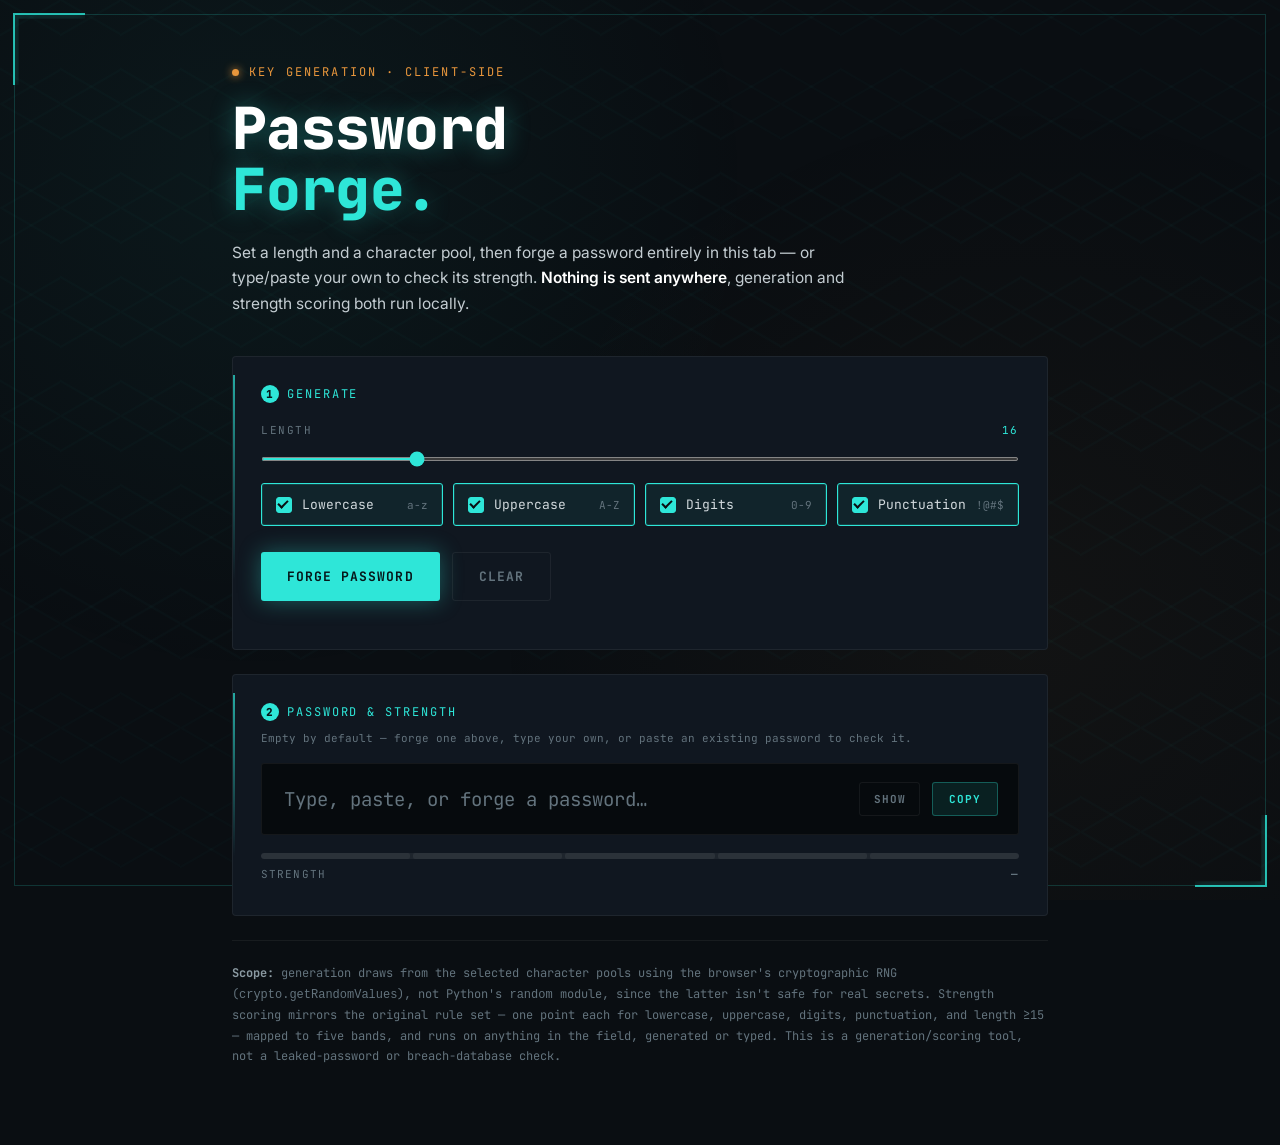
==== index.html @ 7dc877df "Add files via upload" ====
<!DOCTYPE html>
<html lang="en">
<head>
<meta charset="UTF-8">
<meta name="viewport" content="width=device-width, initial-scale=1.0">
<title>KEYFORGE // Password Generator</title>
<link rel="preconnect" href="https://fonts.googleapis.com">
<link href="https://fonts.googleapis.com/css2?family=JetBrains+Mono:wght@400;500;700;800&family=Inter:wght@400;500;600&display=swap" rel="stylesheet">
<style>
  :root{
    --bg: #0a0e12;
    --panel: #101720;
    --panel-line: rgba(255,255,255,0.06);
    --cyan: #2ee6d8;
    --cyan-dim: #1a8f86;
    --amber: #e8963c;
    --text: #e7edf0;
    --muted: #63737d;
    --danger: #ff5470;
    --warn: #e8963c;
    --ok: #2ee6d8;
    --great: #7cf7a0;
  }
  *{box-sizing:border-box;}
  html,body{margin:0;padding:0;}
  body{
    background: var(--bg);
    color: var(--text);
    font-family: 'Inter', sans-serif;
    min-height:100vh;
    position:relative;
    overflow-x:hidden;
  }
  /* hex grid backdrop */
  .hexbg{
    position:fixed; inset:0;
    background-image:
      radial-gradient(circle at 20% 20%, rgba(46,230,216,0.05), transparent 40%),
      radial-gradient(circle at 80% 70%, rgba(232,150,60,0.04), transparent 45%);
    z-index:0;
  }
  .hexbg::before{
    content:"";
    position:absolute; inset:0;
    background-image:
      linear-gradient(30deg, transparent 24%, rgba(46,230,216,.04) 25%, rgba(46,230,216,.04) 26%, transparent 27%, transparent 74%, rgba(46,230,216,.04) 75%, rgba(46,230,216,.04) 76%, transparent 77%),
      linear-gradient(150deg, transparent 24%, rgba(46,230,216,.04) 25%, rgba(46,230,216,.04) 26%, transparent 27%, transparent 74%, rgba(46,230,216,.04) 75%, rgba(46,230,216,.04) 76%, transparent 77%);
    background-size: 60px 104px;
    opacity:0.5;
  }
  .frame{
    position:fixed; inset:14px;
    border: 1px solid rgba(46,230,216,0.18);
    pointer-events:none;
    z-index:1;
  }
  .frame::before, .frame::after{
    content:"";
    position:absolute;
    width:70px; height:70px;
    border: 2px solid var(--cyan);
    opacity:0.8;
    filter: drop-shadow(0 0 6px var(--cyan));
  }
  .frame::before{ top:-2px; left:-2px; border-right:none; border-bottom:none; clip-path: polygon(0 0, 100% 0, 100% 8%, 8% 8%, 8% 100%, 0 100%);}
  .frame::after{ bottom:-2px; right:-2px; border-left:none; border-top:none; clip-path: polygon(100% 100%, 0 100%, 0 92%, 92% 92%, 92% 0, 100% 0);}

  .wrap{
    position:relative; z-index:2;
    max-width: 880px;
    margin: 0 auto;
    padding: 64px 32px 80px;
  }
  .eyebrow{
    display:flex; align-items:center; gap:10px;
    font-family:'JetBrains Mono', monospace;
    font-size:12px; letter-spacing:.18em;
    color: var(--amber);
    text-transform:uppercase;
    margin-bottom:18px;
  }
  .eyebrow .dot{
    width:7px; height:7px; border-radius:50%;
    background: var(--amber);
    box-shadow: 0 0 8px var(--amber);
  }
  h1{
    font-family:'JetBrains Mono', monospace;
    font-weight:800;
    font-size: clamp(36px, 6vw, 58px);
    line-height:1.05;
    margin: 0 0 20px;
    color: #fff;
    text-shadow: 0 0 24px rgba(46,230,216,0.35);
    letter-spacing:-0.01em;
  }
  h1 span{ color: var(--cyan); }
  .lede{
    max-width: 640px;
    font-size:15.5px;
    line-height:1.65;
    color: #c4cdd2;
    margin-bottom: 40px;
  }
  .lede b{ color:#fff; font-weight:600; }

  .panel{
    background: var(--panel);
    border: 1px solid var(--panel-line);
    border-radius: 4px;
    padding: 28px;
    position:relative;
    margin-bottom: 24px;
  }
  .panel::before{
    content:"";
    position:absolute; left:0; top:18px; bottom:18px; width:2px;
    background: linear-gradient(var(--cyan), transparent 80%);
    opacity:.7;
  }

  .panel-title{
    font-family:'JetBrains Mono', monospace;
    font-size:12px; letter-spacing:.16em; text-transform:uppercase;
    color: var(--cyan);
    margin: 0 0 20px;
    display:flex; align-items:center; gap:8px;
  }
  .panel-title .num{
    color:#06171a; background:var(--cyan);
    width:18px; height:18px; border-radius:50%;
    display:flex; align-items:center; justify-content:center;
    font-size:11px; font-weight:800;
  }

  .field-label{
    font-family:'JetBrains Mono', monospace;
    font-size:11px; letter-spacing:.14em; text-transform:uppercase;
    color: var(--muted);
    margin-bottom:8px;
    display:flex; justify-content:space-between;
  }
  .field-label .val{ color: var(--cyan); }

  input[type=range]{
    width:100%;
    accent-color: var(--cyan);
    height: 4px;
    margin: 6px 0 22px;
  }

  .toggles{
    display:grid;
    grid-template-columns: repeat(auto-fit, minmax(150px,1fr));
    gap:10px;
    margin-bottom: 26px;
  }
  .toggle{
    display:flex; align-items:center; gap:10px;
    border:1px solid var(--panel-line);
    background: rgba(255,255,255,0.02);
    border-radius:3px;
    padding: 12px 14px;
    cursor:pointer;
    transition: border-color .15s, background .15s;
    user-select:none;
  }
  .toggle:hover{ border-color: rgba(46,230,216,0.35); }
  .toggle.active{
    border-color: var(--cyan);
    background: rgba(46,230,216,0.06);
    box-shadow: inset 0 0 0 1px rgba(46,230,216,0.15);
  }
  .toggle .box{
    width:16px; height:16px;
    border: 1.5px solid var(--muted);
    border-radius:3px;
    flex-shrink:0;
    position:relative;
  }
  .toggle.active .box{ border-color: var(--cyan); background: var(--cyan); }
  .toggle.active .box::after{
    content:"";
    position:absolute; left:3px; top:0px;
    width:4px; height:8px;
    border: solid #0a0e12;
    border-width: 0 2px 2px 0;
    transform: rotate(45deg);
  }
  .toggle .tlabel{ font-family:'JetBrains Mono', monospace; font-size:13px; color:#d3dade; }
  .toggle .tsample{ font-family:'JetBrains Mono', monospace; font-size:11px; color:var(--muted); margin-left:auto; }

  .genrow{ display:flex; gap:12px; margin-bottom: 20px; flex-wrap:wrap; }
  button{
    font-family:'JetBrains Mono', monospace;
    font-weight:700;
    font-size:13px;
    letter-spacing:.08em;
    text-transform:uppercase;
    border:none;
    cursor:pointer;
    padding: 15px 26px;
    border-radius: 3px;
    transition: transform .1s, box-shadow .15s;
  }
  button:active{ transform: translateY(1px); }
  .btn-primary{
    background: var(--cyan);
    color: #06171a;
    box-shadow: 0 0 22px rgba(46,230,216,0.35);
  }
  .btn-primary:hover{ box-shadow: 0 0 30px rgba(46,230,216,0.55); }
  .btn-ghost{
    background: transparent;
    color: var(--muted);
    border: 1px solid var(--panel-line);
  }
  .btn-ghost:hover{ color:var(--text); border-color: rgba(255,255,255,0.2); }

  .output{
    display:flex; align-items:center; gap:12px;
    background: #060a0d;
    border: 1px solid var(--panel-line);
    border-radius: 3px;
    padding: 18px 20px;
    margin-bottom: 18px;
  }
  .output input{
    flex:1;
    background:transparent;
    border:none;
    outline:none;
    color: var(--cyan);
    font-family:'JetBrains Mono', monospace;
    font-size: clamp(14px, 2.4vw, 19px);
    letter-spacing: 0.03em;
  }
  .output input::placeholder{ color: var(--muted); letter-spacing:normal; }
  .copy-btn{
    background: rgba(46,230,216,0.1);
    color: var(--cyan);
    border: 1px solid rgba(46,230,216,0.3);
    padding: 9px 16px;
    font-size:11px;
    flex-shrink:0;
  }
  .copy-btn:hover{ background: rgba(46,230,216,0.18); }
  .reveal-btn{
    background: transparent;
    color: var(--muted);
    border: 1px solid var(--panel-line);
    padding: 9px 14px;
    font-size:11px;
    flex-shrink:0;
  }
  .reveal-btn:hover{ color:var(--text); border-color: rgba(255,255,255,0.2); }

  .meter-wrap{ margin-bottom: 6px; }
  .meter-track{
    height:6px;
    background: rgba(255,255,255,0.06);
    border-radius:3px;
    overflow:hidden;
    display:flex; gap:3px;
  }
  .meter-seg{
    flex:1; background: rgba(255,255,255,0.06); border-radius:2px;
    transition: background .2s;
  }
  .meter-label{
    display:flex; justify-content:space-between;
    font-family:'JetBrains Mono', monospace;
    font-size:11px; letter-spacing:.1em; text-transform:uppercase;
    margin-top:8px;
    color: var(--muted);
  }
  .meter-label .strength-text{ font-weight:700; }

  .hint{
    font-family:'JetBrains Mono', monospace;
    font-size:11px;
    color: var(--muted);
    margin-top: -10px;
    margin-bottom: 18px;
  }

  .scope{
    margin-top:24px;
    padding-top:22px;
    border-top:1px solid var(--panel-line);
    font-family:'JetBrains Mono', monospace;
    font-size:12px;
    line-height:1.7;
    color: var(--muted);
  }
  .scope b{ color:#8b9aa2; }

  @media (prefers-reduced-motion: reduce){
    *{ transition:none !important; }
  }
</style>
</head>
<body>
<div class="hexbg"></div>
<div class="frame"></div>

<div class="wrap">
  <div class="eyebrow"><span class="dot"></span>KEY GENERATION &middot; CLIENT-SIDE</div>
  <h1>Password<br><span>Forge.</span></h1>
  <p class="lede">Set a length and a character pool, then forge a password entirely in this tab &mdash; or type/paste your own to check its strength. <b>Nothing is sent anywhere</b>, generation and strength scoring both run locally.</p>

  <div class="panel">
    <div class="panel-title"><span class="num">1</span>Generate</div>

    <div class="field-label">Length <span class="val" id="lenVal">16</span></div>
    <input type="range" id="lenSlider" min="4" max="64" value="16">

    <div class="toggles">
      <div class="toggle active" data-set="lc"><div class="box"></div><div class="tlabel">Lowercase</div><div class="tsample">a-z</div></div>
      <div class="toggle active" data-set="uc"><div class="box"></div><div class="tlabel">Uppercase</div><div class="tsample">A-Z</div></div>
      <div class="toggle active" data-set="dig"><div class="box"></div><div class="tlabel">Digits</div><div class="tsample">0-9</div></div>
      <div class="toggle active" data-set="punc"><div class="box"></div><div class="tlabel">Punctuation</div><div class="tsample">!@#$</div></div>
    </div>

    <div class="genrow">
      <button class="btn-primary" id="genBtn">Forge Password</button>
      <button class="btn-ghost" id="clearBtn">Clear</button>
    </div>
  </div>

  <div class="panel">
    <div class="panel-title"><span class="num">2</span>Password &amp; Strength</div>
    <div class="hint">Empty by default &mdash; forge one above, type your own, or paste an existing password to check it.</div>

    <div class="output">
      <input type="password" id="pwOut" placeholder="Type, paste, or forge a password&hellip;">
      <button class="reveal-btn" id="revealBtn">Show</button>
      <button class="copy-btn" id="copyBtn">Copy</button>
    </div>

    <div class="meter-wrap">
      <div class="meter-track">
        <div class="meter-seg" id="seg1"></div>
        <div class="meter-seg" id="seg2"></div>
        <div class="meter-seg" id="seg3"></div>
        <div class="meter-seg" id="seg4"></div>
        <div class="meter-seg" id="seg5"></div>
      </div>
      <div class="meter-label">
        <span>Strength</span>
        <span class="strength-text" id="strengthText">&mdash;</span>
      </div>
    </div>
  </div>

  <div class="scope">
    <b>Scope:</b> generation draws from the selected character pools using the browser's cryptographic RNG (<code>crypto.getRandomValues</code>), not Python's <code>random</code> module, since the latter isn't safe for real secrets. Strength scoring mirrors the original rule set &mdash; one point each for lowercase, uppercase, digits, punctuation, and length &ge;15 &mdash; mapped to five bands, and runs on anything in the field, generated or typed. This is a generation/scoring tool, not a leaked-password or breach-database check.
  </div>
</div>

<script>
  const pools = {
    lc: "abcdefghijklmnopqrstuvwxyz",
    uc: "ABCDEFGHIJKLMNOPQRSTUVWXYZ",
    dig: "0123456789",
    punc: "!\"#$%&'()*+,-./:;<=>?@[\\]^_`{|}~"
  };
  const active = { lc: true, uc: true, dig: true, punc: true };

  const lenSlider = document.getElementById('lenSlider');
  const lenVal = document.getElementById('lenVal');
  const pwOut = document.getElementById('pwOut');
  const genBtn = document.getElementById('genBtn');
  const clearBtn = document.getElementById('clearBtn');
  const copyBtn = document.getElementById('copyBtn');
  const revealBtn = document.getElementById('revealBtn');
  const strengthText = document.getElementById('strengthText');
  const segs = [1,2,3,4,5].map(n => document.getElementById('seg'+n));

  lenSlider.addEventListener('input', () => { lenVal.textContent = lenSlider.value; });

  document.querySelectorAll('.toggle').forEach(t => {
    t.addEventListener('click', () => {
      const key = t.dataset.set;
      const activeCount = Object.values(active).filter(Boolean).length;
      if (active[key] && activeCount === 1) return; // keep at least one pool on
      active[key] = !active[key];
      t.classList.toggle('active', active[key]);
    });
  });

  function securePassword(length, pool) {
    const bytes = new Uint32Array(length);
    crypto.getRandomValues(bytes);
    let out = "";
    for (let i = 0; i < length; i++) {
      out += pool[bytes[i] % pool.length];
    }
    return out;
  }

  function strength(password) {
    let score = 0;
    if (/[a-z]/.test(password)) score++;
    if (/[A-Z]/.test(password)) score++;
    if (/[0-9]/.test(password)) score++;
    if (/[!-\/:-@\[-`{-~]/.test(password)) score++;
    if (password.length >= 15) score++;
    const labels = ["Weak", "Weak", "Average", "Strong", "Very strong"];
    const colors = ["var(--danger)", "var(--danger)", "var(--warn)", "var(--ok)", "var(--great)"];
    const idx = Math.max(0, score - 1);
    return { label: labels[idx], color: colors[idx], filled: score };
  }

  function renderStrength(password) {
    if (!password) {
      segs.forEach(s => s.style.background = 'rgba(255,255,255,0.06)');
      strengthText.textContent = '—';
      strengthText.style.color = 'var(--muted)';
      return;
    }
    const { label, color, filled } = strength(password);
    segs.forEach((s, i) => { s.style.background = i < filled ? color : 'rgba(255,255,255,0.06)'; });
    strengthText.textContent = label;
    strengthText.style.color = color;
  }

  function generate() {
    let pool = "";
    Object.keys(active).forEach(k => { if (active[k]) pool += pools[k]; });
    if (!pool) return;
    const length = parseInt(lenSlider.value, 10);
    const pw = securePassword(length, pool);
    pwOut.value = pw;
    renderStrength(pw);
  }

  genBtn.addEventListener('click', generate);
  clearBtn.addEventListener('click', () => { pwOut.value = ""; renderStrength(""); pwOut.focus(); });
  pwOut.addEventListener('input', () => { renderStrength(pwOut.value); });

  revealBtn.addEventListener('click', () => {
    const showing = pwOut.type === 'text';
    pwOut.type = showing ? 'password' : 'text';
    revealBtn.textContent = showing ? 'Show' : 'Hide';
  });

  copyBtn.addEventListener('click', () => {
    if (!pwOut.value) return;
    navigator.clipboard.writeText(pwOut.value).then(() => {
      const old = copyBtn.textContent;
      copyBtn.textContent = "Copied";
      setTimeout(() => copyBtn.textContent = old, 1200);
    });
  });

  // Start blank — no auto-generate on load.
  renderStrength("");
</script>
</body>
</html>
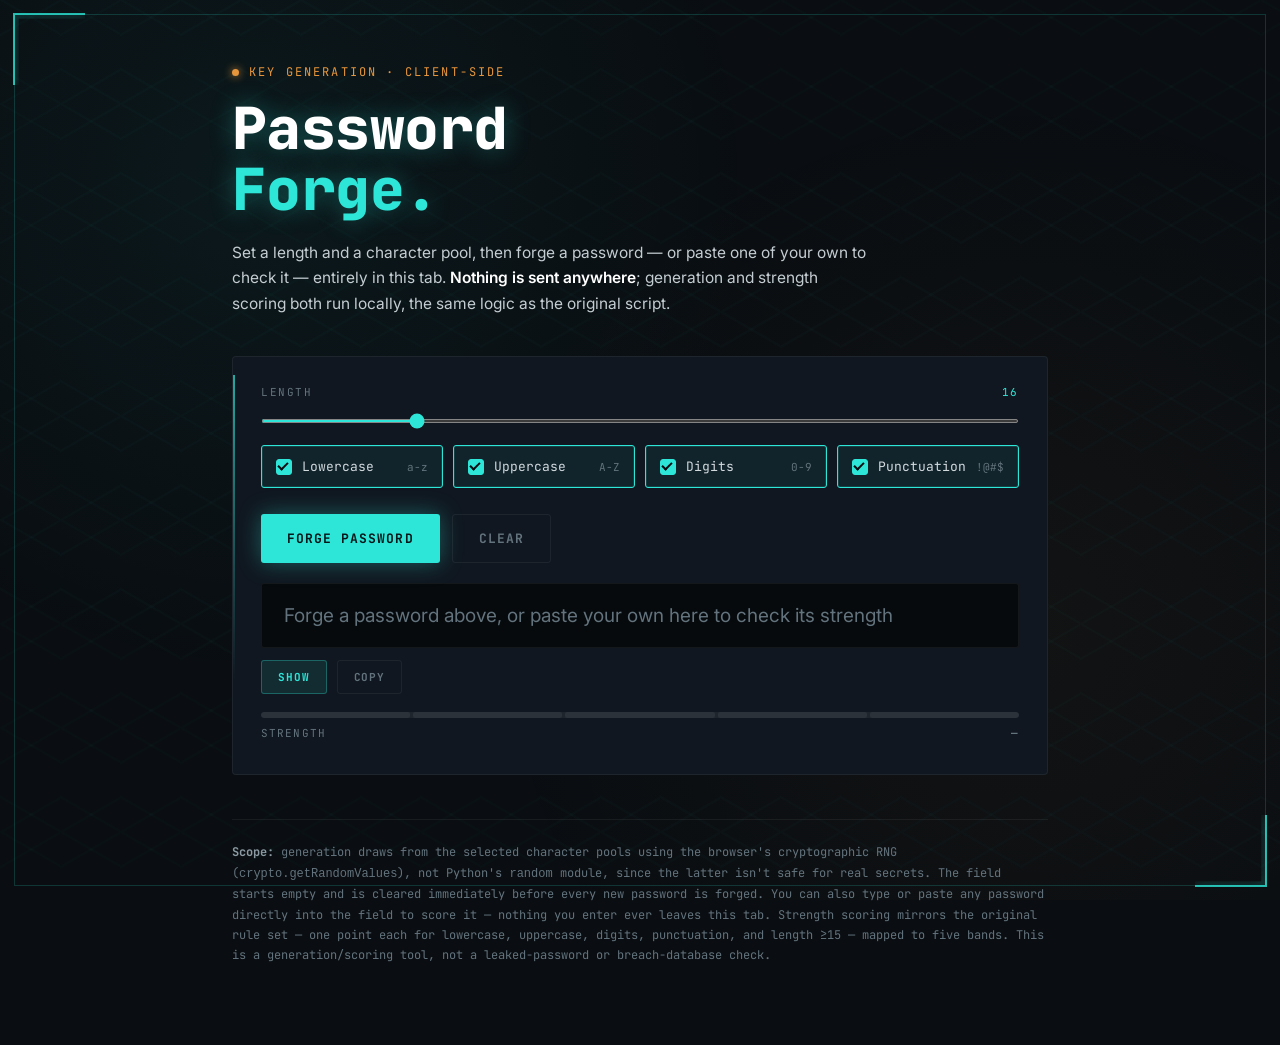
==== commit 0178635a: "Add files via upload" ====
--- a/index.html
+++ b/index.html
@@ -31,7 +31,6 @@
     position:relative;
     overflow-x:hidden;
   }
-  /* hex grid backdrop */
   .hexbg{
     position:fixed; inset:0;
     background-image:
@@ -110,27 +109,12 @@
     border-radius: 4px;
     padding: 28px;
     position:relative;
-    margin-bottom: 24px;
   }
   .panel::before{
     content:"";
     position:absolute; left:0; top:18px; bottom:18px; width:2px;
     background: linear-gradient(var(--cyan), transparent 80%);
     opacity:.7;
-  }
-
-  .panel-title{
-    font-family:'JetBrains Mono', monospace;
-    font-size:12px; letter-spacing:.16em; text-transform:uppercase;
-    color: var(--cyan);
-    margin: 0 0 20px;
-    display:flex; align-items:center; gap:8px;
-  }
-  .panel-title .num{
-    color:#06171a; background:var(--cyan);
-    width:18px; height:18px; border-radius:50%;
-    display:flex; align-items:center; justify-content:center;
-    font-size:11px; font-weight:800;
   }
 
   .field-label{
@@ -218,15 +202,14 @@
   .btn-ghost:hover{ color:var(--text); border-color: rgba(255,255,255,0.2); }
 
   .output{
-    display:flex; align-items:center; gap:12px;
     background: #060a0d;
     border: 1px solid var(--panel-line);
     border-radius: 3px;
     padding: 18px 20px;
-    margin-bottom: 18px;
+    margin-bottom: 12px;
   }
   .output input{
-    flex:1;
+    width:100%;
     background:transparent;
     border:none;
     outline:none;
@@ -235,25 +218,26 @@
     font-size: clamp(14px, 2.4vw, 19px);
     letter-spacing: 0.03em;
   }
-  .output input::placeholder{ color: var(--muted); letter-spacing:normal; }
-  .copy-btn{
+  .output input::placeholder{ color: var(--muted); letter-spacing:normal; font-family:'Inter', sans-serif; }
+
+  .output-actions{
+    display:flex; gap:10px;
+    margin-bottom: 18px;
+  }
+  .small-btn{
     background: rgba(46,230,216,0.1);
     color: var(--cyan);
     border: 1px solid rgba(46,230,216,0.3);
     padding: 9px 16px;
     font-size:11px;
-    flex-shrink:0;
-  }
-  .copy-btn:hover{ background: rgba(46,230,216,0.18); }
-  .reveal-btn{
+  }
+  .small-btn:hover{ background: rgba(46,230,216,0.18); }
+  .small-btn.ghost2{
     background: transparent;
     color: var(--muted);
     border: 1px solid var(--panel-line);
-    padding: 9px 14px;
-    font-size:11px;
-    flex-shrink:0;
-  }
-  .reveal-btn:hover{ color:var(--text); border-color: rgba(255,255,255,0.2); }
+  }
+  .small-btn.ghost2:hover{ color:var(--text); border-color: rgba(255,255,255,0.2); }
 
   .meter-wrap{ margin-bottom: 6px; }
   .meter-track{
@@ -276,16 +260,8 @@
   }
   .meter-label .strength-text{ font-weight:700; }
 
-  .hint{
-    font-family:'JetBrains Mono', monospace;
-    font-size:11px;
-    color: var(--muted);
-    margin-top: -10px;
-    margin-bottom: 18px;
-  }
-
   .scope{
-    margin-top:24px;
+    margin-top:44px;
     padding-top:22px;
     border-top:1px solid var(--panel-line);
     font-family:'JetBrains Mono', monospace;
@@ -307,11 +283,9 @@
 <div class="wrap">
   <div class="eyebrow"><span class="dot"></span>KEY GENERATION &middot; CLIENT-SIDE</div>
   <h1>Password<br><span>Forge.</span></h1>
-  <p class="lede">Set a length and a character pool, then forge a password entirely in this tab &mdash; or type/paste your own to check its strength. <b>Nothing is sent anywhere</b>, generation and strength scoring both run locally.</p>
+  <p class="lede">Set a length and a character pool, then forge a password &mdash; or paste one of your own to check it &mdash; entirely in this tab. <b>Nothing is sent anywhere</b>; generation and strength scoring both run locally, the same logic as the original script.</p>
 
   <div class="panel">
-    <div class="panel-title"><span class="num">1</span>Generate</div>
-
     <div class="field-label">Length <span class="val" id="lenVal">16</span></div>
     <input type="range" id="lenSlider" min="4" max="64" value="16">
 
@@ -326,16 +300,14 @@
       <button class="btn-primary" id="genBtn">Forge Password</button>
       <button class="btn-ghost" id="clearBtn">Clear</button>
     </div>
-  </div>
-
-  <div class="panel">
-    <div class="panel-title"><span class="num">2</span>Password &amp; Strength</div>
-    <div class="hint">Empty by default &mdash; forge one above, type your own, or paste an existing password to check it.</div>
 
     <div class="output">
-      <input type="password" id="pwOut" placeholder="Type, paste, or forge a password&hellip;">
-      <button class="reveal-btn" id="revealBtn">Show</button>
-      <button class="copy-btn" id="copyBtn">Copy</button>
+      <input type="password" id="pwOut" placeholder="Forge a password above, or paste your own here to check its strength">
+    </div>
+
+    <div class="output-actions">
+      <button class="small-btn" id="showBtn">Show</button>
+      <button class="small-btn ghost2" id="copyBtn">Copy</button>
     </div>
 
     <div class="meter-wrap">
@@ -354,7 +326,7 @@
   </div>
 
   <div class="scope">
-    <b>Scope:</b> generation draws from the selected character pools using the browser's cryptographic RNG (<code>crypto.getRandomValues</code>), not Python's <code>random</code> module, since the latter isn't safe for real secrets. Strength scoring mirrors the original rule set &mdash; one point each for lowercase, uppercase, digits, punctuation, and length &ge;15 &mdash; mapped to five bands, and runs on anything in the field, generated or typed. This is a generation/scoring tool, not a leaked-password or breach-database check.
+    <b>Scope:</b> generation draws from the selected character pools using the browser's cryptographic RNG (<code>crypto.getRandomValues</code>), not Python's <code>random</code> module, since the latter isn't safe for real secrets. The field starts empty and is cleared immediately before every new password is forged. You can also type or paste any password directly into the field to score it &mdash; nothing you enter ever leaves this tab. Strength scoring mirrors the original rule set &mdash; one point each for lowercase, uppercase, digits, punctuation, and length &ge;15 &mdash; mapped to five bands. This is a generation/scoring tool, not a leaked-password or breach-database check.
   </div>
 </div>
 
@@ -373,9 +345,11 @@
   const genBtn = document.getElementById('genBtn');
   const clearBtn = document.getElementById('clearBtn');
   const copyBtn = document.getElementById('copyBtn');
-  const revealBtn = document.getElementById('revealBtn');
+  const showBtn = document.getElementById('showBtn');
   const strengthText = document.getElementById('strengthText');
   const segs = [1,2,3,4,5].map(n => document.getElementById('seg'+n));
+
+  let revealed = false;
 
   lenSlider.addEventListener('input', () => { lenVal.textContent = lenSlider.value; });
 
@@ -425,10 +399,16 @@
     strengthText.style.color = color;
   }
 
+  // Typing or pasting a password directly into the field scores it live.
+  pwOut.addEventListener('input', () => { renderStrength(pwOut.value); });
+
   function generate() {
     let pool = "";
     Object.keys(active).forEach(k => { if (active[k]) pool += pools[k]; });
     if (!pool) return;
+    // Field is always blanked immediately before a new password is forged.
+    pwOut.value = "";
+    renderStrength("");
     const length = parseInt(lenSlider.value, 10);
     const pw = securePassword(length, pool);
     pwOut.value = pw;
@@ -436,15 +416,7 @@
   }
 
   genBtn.addEventListener('click', generate);
-  clearBtn.addEventListener('click', () => { pwOut.value = ""; renderStrength(""); pwOut.focus(); });
-  pwOut.addEventListener('input', () => { renderStrength(pwOut.value); });
-
-  revealBtn.addEventListener('click', () => {
-    const showing = pwOut.type === 'text';
-    pwOut.type = showing ? 'password' : 'text';
-    revealBtn.textContent = showing ? 'Show' : 'Hide';
-  });
-
+  clearBtn.addEventListener('click', () => { pwOut.value = ""; renderStrength(""); });
   copyBtn.addEventListener('click', () => {
     if (!pwOut.value) return;
     navigator.clipboard.writeText(pwOut.value).then(() => {
@@ -453,8 +425,13 @@
       setTimeout(() => copyBtn.textContent = old, 1200);
     });
   });
-
-  // Start blank — no auto-generate on load.
+  showBtn.addEventListener('click', () => {
+    revealed = !revealed;
+    pwOut.type = revealed ? 'text' : 'password';
+    showBtn.textContent = revealed ? 'Hide' : 'Show';
+  });
+
+  // Field starts empty — no auto-generation on load.
   renderStrength("");
 </script>
 </body>
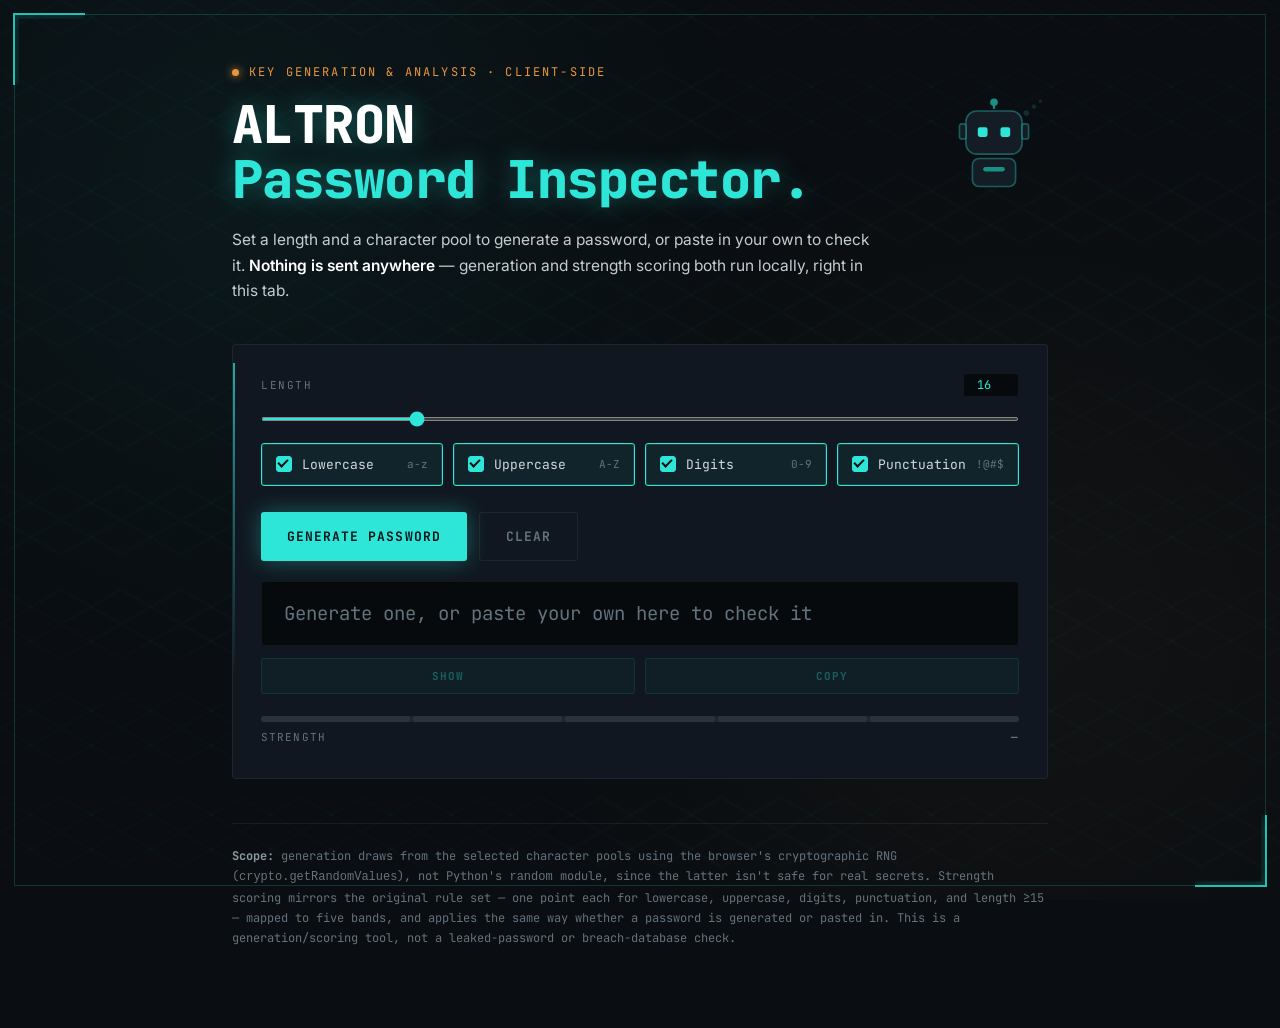
==== commit 90f02729: "Add files via upload" ====
--- a/index.html
+++ b/index.html
@@ -3,7 +3,7 @@
 <head>
 <meta charset="UTF-8">
 <meta name="viewport" content="width=device-width, initial-scale=1.0">
-<title>KEYFORGE // Password Generator</title>
+<title>ALTRON // Password Inspector</title>
 <link rel="preconnect" href="https://fonts.googleapis.com">
 <link href="https://fonts.googleapis.com/css2?family=JetBrains+Mono:wght@400;500;700;800&family=Inter:wght@400;500;600&display=swap" rel="stylesheet">
 <style>
@@ -83,10 +83,17 @@
     background: var(--amber);
     box-shadow: 0 0 8px var(--amber);
   }
+  .headline-row{
+    display:flex;
+    align-items:flex-start;
+    justify-content:space-between;
+    gap: 24px;
+    flex-wrap: wrap;
+  }
   h1{
     font-family:'JetBrains Mono', monospace;
     font-weight:800;
-    font-size: clamp(36px, 6vw, 58px);
+    font-size: clamp(32px, 5.4vw, 52px);
     line-height:1.05;
     margin: 0 0 20px;
     color: #fff;
@@ -103,6 +110,38 @@
   }
   .lede b{ color:#fff; font-weight:600; }
 
+  /* --- Robot --- */
+  .robot-box{
+    width: 108px; height: 108px;
+    flex-shrink:0;
+    position:relative;
+  }
+  .robot-box svg{ width:100%; height:100%; overflow:visible; }
+  .r-eye{ transition: opacity .15s; transform-origin: center; }
+  .r-blink{ animation: blink 4.5s infinite; }
+  @keyframes blink{
+    0%, 92%, 100% { transform: scaleY(1); }
+    95% { transform: scaleY(0.08); }
+  }
+  .thought-dot{
+    opacity: 0.15;
+  }
+  .thinking .thought-dot{ animation: dotpulse 1.1s infinite; }
+  .thinking .thought-dot:nth-child(2){ animation-delay: .18s; }
+  .thinking .thought-dot:nth-child(3){ animation-delay: .36s; }
+  @keyframes dotpulse{
+    0%, 100% { opacity: .15; transform: translateY(0); }
+    40% { opacity: 1; transform: translateY(-2px); }
+  }
+  .r-antenna-tip{ transition: fill .2s, filter .2s; }
+  .thinking .r-antenna-tip{ animation: antennaGlow 1.1s infinite; }
+  @keyframes antennaGlow{
+    0%, 100% { fill: var(--cyan-dim); filter: none; }
+    50% { fill: var(--cyan); filter: drop-shadow(0 0 5px var(--cyan)); }
+  }
+  .r-body{ transition: filter .2s; }
+  .thinking .r-body{ filter: drop-shadow(0 0 10px rgba(46,230,216,0.25)); }
+
   .panel{
     background: var(--panel);
     border: 1px solid var(--panel-line);
@@ -122,9 +161,20 @@
     font-size:11px; letter-spacing:.14em; text-transform:uppercase;
     color: var(--muted);
     margin-bottom:8px;
-    display:flex; justify-content:space-between;
+    display:flex; justify-content:space-between; align-items:center;
   }
   .field-label .val{ color: var(--cyan); }
+  .len-input{
+    width: 56px;
+    background: #060a0d;
+    border: 1px solid var(--panel-line);
+    color: var(--cyan);
+    font-family: 'JetBrains Mono', monospace;
+    font-size: 12px;
+    text-align:center;
+    border-radius: 3px;
+    padding: 3px 4px;
+  }
 
   input[type=range]{
     width:100%;
@@ -202,6 +252,7 @@
   .btn-ghost:hover{ color:var(--text); border-color: rgba(255,255,255,0.2); }
 
   .output{
+    display:flex; align-items:center; gap:12px;
     background: #060a0d;
     border: 1px solid var(--panel-line);
     border-radius: 3px;
@@ -209,7 +260,7 @@
     margin-bottom: 12px;
   }
   .output input{
-    width:100%;
+    flex:1;
     background:transparent;
     border:none;
     outline:none;
@@ -218,26 +269,24 @@
     font-size: clamp(14px, 2.4vw, 19px);
     letter-spacing: 0.03em;
   }
-  .output input::placeholder{ color: var(--muted); letter-spacing:normal; font-family:'Inter', sans-serif; }
-
-  .output-actions{
-    display:flex; gap:10px;
-    margin-bottom: 18px;
+  .output input::placeholder{ color: var(--muted); letter-spacing: normal; }
+
+  .subrow{
+    display:flex; gap:10px; margin-bottom: 22px;
   }
   .small-btn{
     background: rgba(46,230,216,0.1);
     color: var(--cyan);
     border: 1px solid rgba(46,230,216,0.3);
-    padding: 9px 16px;
+    padding: 10px 18px;
     font-size:11px;
+    flex:1;
   }
   .small-btn:hover{ background: rgba(46,230,216,0.18); }
-  .small-btn.ghost2{
-    background: transparent;
-    color: var(--muted);
-    border: 1px solid var(--panel-line);
-  }
-  .small-btn.ghost2:hover{ color:var(--text); border-color: rgba(255,255,255,0.2); }
+  .small-btn:disabled{
+    opacity:0.35;
+    cursor:not-allowed;
+  }
 
   .meter-wrap{ margin-bottom: 6px; }
   .meter-track{
@@ -272,7 +321,7 @@
   .scope b{ color:#8b9aa2; }
 
   @media (prefers-reduced-motion: reduce){
-    *{ transition:none !important; }
+    *{ animation:none !important; transition:none !important; }
   }
 </style>
 </head>
@@ -281,12 +330,50 @@
 <div class="frame"></div>
 
 <div class="wrap">
-  <div class="eyebrow"><span class="dot"></span>KEY GENERATION &middot; CLIENT-SIDE</div>
-  <h1>Password<br><span>Forge.</span></h1>
-  <p class="lede">Set a length and a character pool, then forge a password &mdash; or paste one of your own to check it &mdash; entirely in this tab. <b>Nothing is sent anywhere</b>; generation and strength scoring both run locally, the same logic as the original script.</p>
+  <div class="eyebrow"><span class="dot"></span>KEY GENERATION &amp; ANALYSIS &middot; CLIENT-SIDE</div>
+
+  <div class="headline-row">
+    <div>
+      <h1>ALTRON<br><span>Password Inspector.</span></h1>
+      <p class="lede">Set a length and a character pool to generate a password, or paste in your own to check it. <b>Nothing is sent anywhere</b> &mdash; generation and strength scoring both run locally, right in this tab.</p>
+    </div>
+    <div class="robot-box" id="robotBox">
+      <svg viewBox="0 0 100 100" xmlns="http://www.w3.org/2000/svg">
+        <!-- antenna -->
+        <line x1="50" y1="10" x2="50" y2="2" stroke="var(--cyan-dim)" stroke-width="2"/>
+        <circle class="r-antenna-tip" cx="50" cy="4" r="3.5" fill="var(--cyan-dim)"/>
+        <!-- head -->
+        <g class="r-body">
+          <rect x="24" y="12" width="52" height="40" rx="10" fill="#141d26" stroke="rgba(46,230,216,0.35)" stroke-width="1.5"/>
+          <!-- eyes -->
+          <g class="r-blink">
+            <rect class="r-eye" x="35" y="27" width="9" height="9" rx="2" fill="var(--cyan)"/>
+            <rect class="r-eye" x="56" y="27" width="9" height="9" rx="2" fill="var(--cyan)"/>
+          </g>
+          <!-- side nubs -->
+          <rect x="18" y="24" width="6" height="14" rx="2" fill="#141d26" stroke="rgba(46,230,216,0.35)" stroke-width="1.5"/>
+          <rect x="76" y="24" width="6" height="14" rx="2" fill="#141d26" stroke="rgba(46,230,216,0.35)" stroke-width="1.5"/>
+          <!-- body -->
+          <rect x="30" y="56" width="40" height="26" rx="6" fill="#141d26" stroke="rgba(46,230,216,0.35)" stroke-width="1.5"/>
+          <rect x="40" y="64" width="20" height="4" rx="2" fill="var(--cyan-dim)"/>
+        </g>
+        <!-- thought dots -->
+        <g id="thoughtDots">
+          <circle class="thought-dot" cx="80" cy="14" r="2.6" fill="var(--cyan)"/>
+          <circle class="thought-dot" cx="87" cy="8" r="2" fill="var(--cyan)"/>
+          <circle class="thought-dot" cx="93" cy="3" r="1.5" fill="var(--cyan)"/>
+        </g>
+      </svg>
+    </div>
+  </div>
 
   <div class="panel">
-    <div class="field-label">Length <span class="val" id="lenVal">16</span></div>
+    <div class="field-label">
+      Length
+      <span style="display:flex; align-items:center; gap:8px;">
+        <input type="number" class="len-input" id="lenInput" min="4" max="64" value="16">
+      </span>
+    </div>
     <input type="range" id="lenSlider" min="4" max="64" value="16">
 
     <div class="toggles">
@@ -297,17 +384,17 @@
     </div>
 
     <div class="genrow">
-      <button class="btn-primary" id="genBtn">Forge Password</button>
+      <button class="btn-primary" id="genBtn">Generate Password</button>
       <button class="btn-ghost" id="clearBtn">Clear</button>
     </div>
 
     <div class="output">
-      <input type="password" id="pwOut" placeholder="Forge a password above, or paste your own here to check its strength">
-    </div>
-
-    <div class="output-actions">
-      <button class="small-btn" id="showBtn">Show</button>
-      <button class="small-btn ghost2" id="copyBtn">Copy</button>
+      <input type="password" id="pwOut" placeholder="Generate one, or paste your own here to check it">
+    </div>
+
+    <div class="subrow">
+      <button class="small-btn" id="showBtn" disabled>Show</button>
+      <button class="small-btn" id="copyBtn" disabled>Copy</button>
     </div>
 
     <div class="meter-wrap">
@@ -326,7 +413,7 @@
   </div>
 
   <div class="scope">
-    <b>Scope:</b> generation draws from the selected character pools using the browser's cryptographic RNG (<code>crypto.getRandomValues</code>), not Python's <code>random</code> module, since the latter isn't safe for real secrets. The field starts empty and is cleared immediately before every new password is forged. You can also type or paste any password directly into the field to score it &mdash; nothing you enter ever leaves this tab. Strength scoring mirrors the original rule set &mdash; one point each for lowercase, uppercase, digits, punctuation, and length &ge;15 &mdash; mapped to five bands. This is a generation/scoring tool, not a leaked-password or breach-database check.
+    <b>Scope:</b> generation draws from the selected character pools using the browser's cryptographic RNG (<code>crypto.getRandomValues</code>), not Python's <code>random</code> module, since the latter isn't safe for real secrets. Strength scoring mirrors the original rule set &mdash; one point each for lowercase, uppercase, digits, punctuation, and length &ge;15 &mdash; mapped to five bands, and applies the same way whether a password is generated or pasted in. This is a generation/scoring tool, not a leaked-password or breach-database check.
   </div>
 </div>
 
@@ -340,18 +427,29 @@
   const active = { lc: true, uc: true, dig: true, punc: true };
 
   const lenSlider = document.getElementById('lenSlider');
-  const lenVal = document.getElementById('lenVal');
+  const lenInput = document.getElementById('lenInput');
   const pwOut = document.getElementById('pwOut');
   const genBtn = document.getElementById('genBtn');
   const clearBtn = document.getElementById('clearBtn');
+  const showBtn = document.getElementById('showBtn');
   const copyBtn = document.getElementById('copyBtn');
-  const showBtn = document.getElementById('showBtn');
   const strengthText = document.getElementById('strengthText');
+  const robotBox = document.getElementById('robotBox');
   const segs = [1,2,3,4,5].map(n => document.getElementById('seg'+n));
 
-  let revealed = false;
-
-  lenSlider.addEventListener('input', () => { lenVal.textContent = lenSlider.value; });
+  let isShown = false;
+  let thinkTimer = null;
+
+  // --- length controls (slider + number box stay in sync, user's choice either way) ---
+  function setLength(val){
+    let v = parseInt(val, 10);
+    if (isNaN(v)) v = 16;
+    v = Math.min(64, Math.max(4, v));
+    lenSlider.value = v;
+    lenInput.value = v;
+  }
+  lenSlider.addEventListener('input', () => { lenInput.value = lenSlider.value; });
+  lenInput.addEventListener('change', () => setLength(lenInput.value));
 
   document.querySelectorAll('.toggle').forEach(t => {
     t.addEventListener('click', () => {
@@ -391,32 +489,77 @@
       segs.forEach(s => s.style.background = 'rgba(255,255,255,0.06)');
       strengthText.textContent = '—';
       strengthText.style.color = 'var(--muted)';
+      showBtn.disabled = true;
+      copyBtn.disabled = true;
       return;
     }
     const { label, color, filled } = strength(password);
     segs.forEach((s, i) => { s.style.background = i < filled ? color : 'rgba(255,255,255,0.06)'; });
     strengthText.textContent = label;
     strengthText.style.color = color;
-  }
-
-  // Typing or pasting a password directly into the field scores it live.
-  pwOut.addEventListener('input', () => { renderStrength(pwOut.value); });
+    showBtn.disabled = false;
+    copyBtn.disabled = false;
+  }
+
+  function think(duration, cb){
+    robotBox.classList.add('thinking');
+    clearTimeout(thinkTimer);
+    thinkTimer = setTimeout(() => {
+      robotBox.classList.remove('thinking');
+      if (cb) cb();
+    }, duration);
+  }
+
+  function resetOutput(){
+    pwOut.value = "";
+    renderStrength("");
+    isShown = false;
+    pwOut.type = "password";
+    showBtn.textContent = "Show";
+  }
 
   function generate() {
     let pool = "";
     Object.keys(active).forEach(k => { if (active[k]) pool += pools[k]; });
     if (!pool) return;
-    // Field is always blanked immediately before a new password is forged.
-    pwOut.value = "";
-    renderStrength("");
-    const length = parseInt(lenSlider.value, 10);
-    const pw = securePassword(length, pool);
-    pwOut.value = pw;
-    renderStrength(pw);
-  }
+
+    // password field is always blank while the robot works
+    resetOutput();
+
+    const length = parseInt(lenInput.value, 10) || 16;
+    think(650, () => {
+      const pw = securePassword(length, pool);
+      pwOut.value = pw;
+      isShown = true;
+      pwOut.type = "text";
+      showBtn.textContent = "Hide";
+      renderStrength(pw);
+    });
+  }
+
+  // typed/pasted password gets checked with a brief "thinking" pause too
+  let typeTimer = null;
+  pwOut.addEventListener('input', () => {
+    clearTimeout(typeTimer);
+    const val = pwOut.value;
+    if (!val) { renderStrength(""); robotBox.classList.remove('thinking'); return; }
+    robotBox.classList.add('thinking');
+    typeTimer = setTimeout(() => {
+      robotBox.classList.remove('thinking');
+      renderStrength(pwOut.value);
+    }, 450);
+  });
 
   genBtn.addEventListener('click', generate);
-  clearBtn.addEventListener('click', () => { pwOut.value = ""; renderStrength(""); });
+  clearBtn.addEventListener('click', resetOutput);
+
+  showBtn.addEventListener('click', () => {
+    if (!pwOut.value) return;
+    isShown = !isShown;
+    pwOut.type = isShown ? "text" : "password";
+    showBtn.textContent = isShown ? "Hide" : "Show";
+  });
+
   copyBtn.addEventListener('click', () => {
     if (!pwOut.value) return;
     navigator.clipboard.writeText(pwOut.value).then(() => {
@@ -425,14 +568,9 @@
       setTimeout(() => copyBtn.textContent = old, 1200);
     });
   });
-  showBtn.addEventListener('click', () => {
-    revealed = !revealed;
-    pwOut.type = revealed ? 'text' : 'password';
-    showBtn.textContent = revealed ? 'Hide' : 'Show';
-  });
-
-  // Field starts empty — no auto-generation on load.
-  renderStrength("");
+
+  // start blank — nothing generated until the user acts
+  resetOutput();
 </script>
 </body>
 </html>
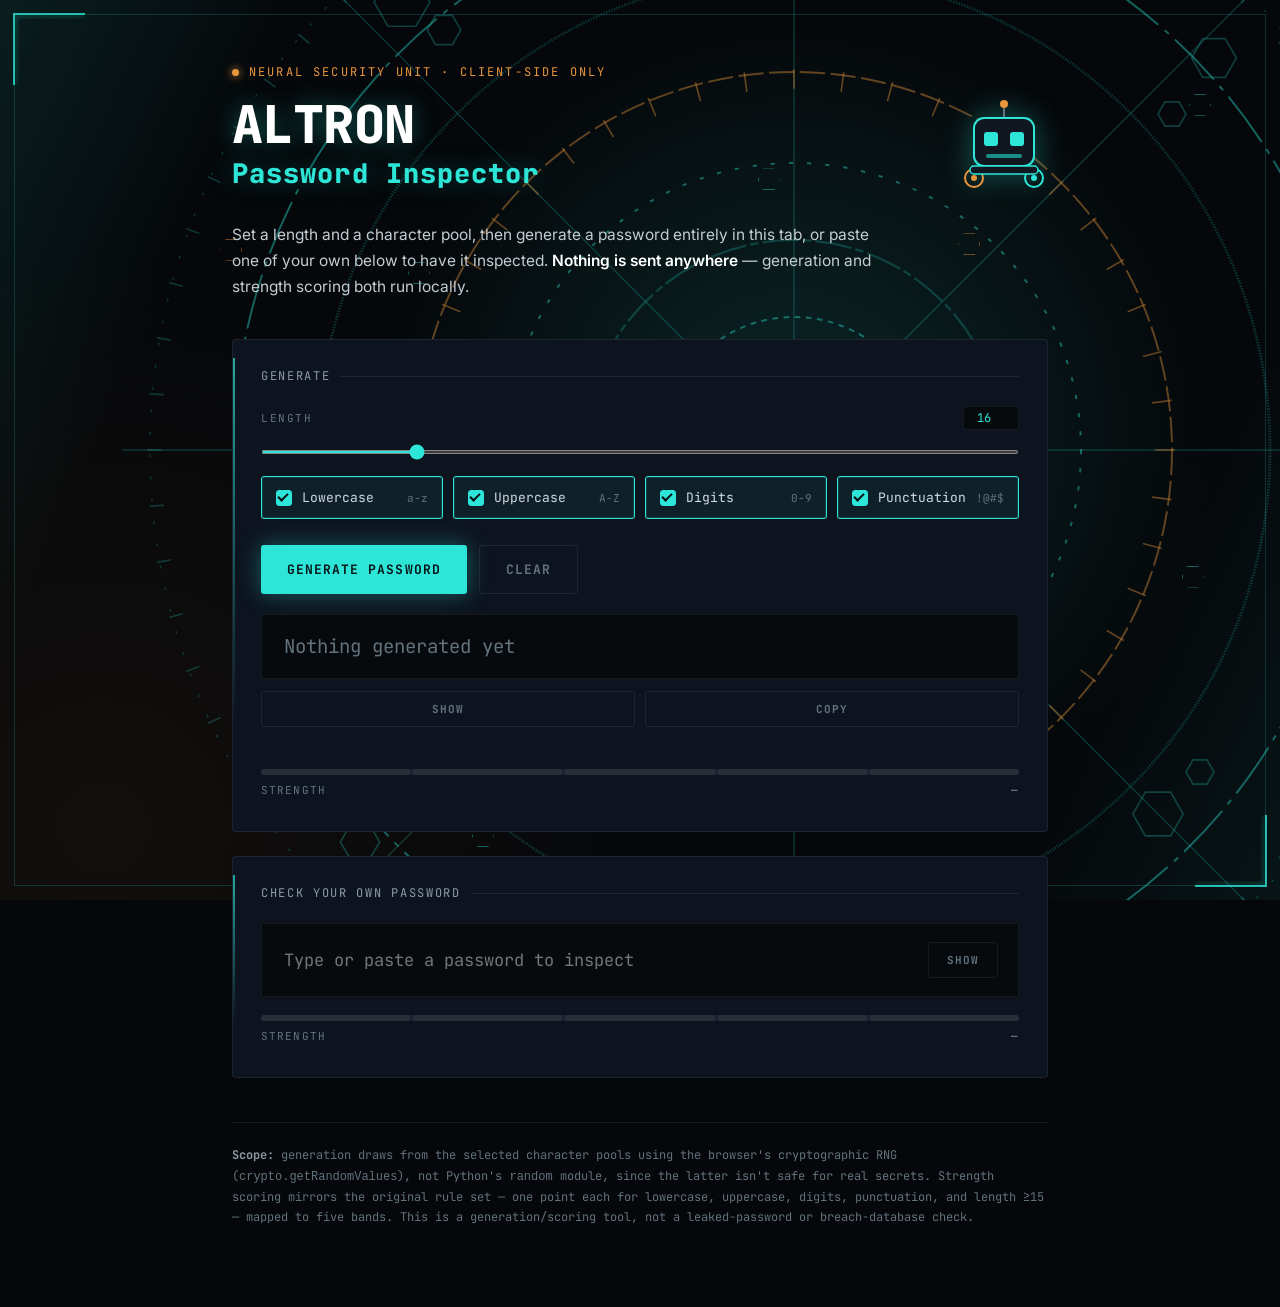
==== commit df3338dc: "Add files via upload" ====
--- a/index.html
+++ b/index.html
@@ -8,9 +8,9 @@
 <link href="https://fonts.googleapis.com/css2?family=JetBrains+Mono:wght@400;500;700;800&family=Inter:wght@400;500;600&display=swap" rel="stylesheet">
 <style>
   :root{
-    --bg: #0a0e12;
-    --panel: #101720;
-    --panel-line: rgba(255,255,255,0.06);
+    --bg: #05070a;
+    --panel: #0d1420;
+    --panel-line: rgba(255,255,255,0.07);
     --cyan: #2ee6d8;
     --cyan-dim: #1a8f86;
     --amber: #e8963c;
@@ -31,22 +31,60 @@
     position:relative;
     overflow-x:hidden;
   }
-  .hexbg{
-    position:fixed; inset:0;
-    background-image:
-      radial-gradient(circle at 20% 20%, rgba(46,230,216,0.05), transparent 40%),
-      radial-gradient(circle at 80% 70%, rgba(232,150,60,0.04), transparent 45%);
-    z-index:0;
-  }
-  .hexbg::before{
-    content:"";
+
+  /* ---------- Futuristic circular HUD backdrop ---------- */
+  .scene{
+    position:fixed; inset:0; z-index:0;
+    perspective: 1200px;
+    overflow:hidden;
+    background:
+      radial-gradient(circle at 62% 48%, rgba(46,230,216,0.14), transparent 46%),
+      radial-gradient(circle at 8% 92%, rgba(232,150,60,0.06), transparent 40%),
+      var(--bg);
+  }
+  .hud-bg{
+    position:absolute;
+    top:50%; left:62%;
+    width: min(1400px, 175vh);
+    height: min(1400px, 175vh);
+    transform: translate(-50%,-50%);
+    opacity: .75;
+  }
+  .hud-bg svg{ width:100%; height:100%; overflow:visible; }
+  .hud-ring{ transform-box: fill-box; transform-origin: 50% 50%; transform: rotate(0deg); }
+  .hud-ring.cw-slow{ animation: spinCW 90s linear infinite; }
+  .hud-ring.ccw-slow{ animation: spinCCW 70s linear infinite; }
+  .hud-ring.cw-fast{ animation: spinCW 34s linear infinite; }
+  .hud-ring.ccw-fast{ animation: spinCCW 22s linear infinite; }
+  @keyframes spinCW{ from{ transform: rotate(0deg);} to{ transform: rotate(360deg);} }
+  @keyframes spinCCW{ from{ transform: rotate(0deg);} to{ transform: rotate(-360deg);} }
+  .hud-core{
+    animation: corePulse 2.6s ease-in-out infinite;
+    transform-box: fill-box; transform-origin: 50% 50%;
+  }
+  @keyframes corePulse{ 0%,100%{ opacity:.55; transform:scale(1);} 50%{ opacity:1; transform:scale(1.35);} }
+  .hud-beam{
     position:absolute; inset:0;
-    background-image:
-      linear-gradient(30deg, transparent 24%, rgba(46,230,216,.04) 25%, rgba(46,230,216,.04) 26%, transparent 27%, transparent 74%, rgba(46,230,216,.04) 75%, rgba(46,230,216,.04) 76%, transparent 77%),
-      linear-gradient(150deg, transparent 24%, rgba(46,230,216,.04) 25%, rgba(46,230,216,.04) 26%, transparent 27%, transparent 74%, rgba(46,230,216,.04) 75%, rgba(46,230,216,.04) 76%, transparent 77%);
-    background-size: 60px 104px;
-    opacity:0.5;
-  }
+    background: linear-gradient(115deg, rgba(46,230,216,0.10) 0%, transparent 18%, transparent 82%, rgba(46,230,216,0.06) 100%);
+    mix-blend-mode: screen;
+    animation: beamShift 12s ease-in-out infinite;
+  }
+  @keyframes beamShift{ 0%,100%{ opacity:.5;} 50%{ opacity:1;} }
+  .hexfield{
+    position:absolute; inset:0; z-index:0; pointer-events:none;
+  }
+  .hexfield span{
+    position:absolute;
+    width:22px; height:22px;
+    border: 1px solid rgba(46,230,216,0.4);
+    clip-path: polygon(25% 0,75% 0,100% 50%,75% 100%,25% 100%,0 50%);
+    animation: hexFloat 8s ease-in-out infinite;
+  }
+  @keyframes hexFloat{
+    0%,100%{ transform: translateZ(0) translateY(0); opacity:.35; }
+    50%{ transform: translateZ(40px) translateY(-14px); opacity:.8; }
+  }
+
   .frame{
     position:fixed; inset:14px;
     border: 1px solid rgba(46,230,216,0.18);
@@ -82,13 +120,13 @@
     width:7px; height:7px; border-radius:50%;
     background: var(--amber);
     box-shadow: 0 0 8px var(--amber);
-  }
-  .headline-row{
-    display:flex;
-    align-items:flex-start;
-    justify-content:space-between;
-    gap: 24px;
-    flex-wrap: wrap;
+    animation: pulseDot 1.6s ease-in-out infinite;
+  }
+  @keyframes pulseDot{ 0%,100%{opacity:1;} 50%{opacity:.35;} }
+
+  .titlerow{
+    display:flex; align-items:flex-start; justify-content:space-between; gap:24px;
+    flex-wrap:wrap;
   }
   h1{
     font-family:'JetBrains Mono', monospace;
@@ -100,7 +138,7 @@
     text-shadow: 0 0 24px rgba(46,230,216,0.35);
     letter-spacing:-0.01em;
   }
-  h1 span{ color: var(--cyan); }
+  h1 span{ color: var(--cyan); display:block; font-size:0.52em; margin-top:6px; letter-spacing:.04em;}
   .lede{
     max-width: 640px;
     font-size:15.5px;
@@ -110,44 +148,29 @@
   }
   .lede b{ color:#fff; font-weight:600; }
 
-  /* --- Robot --- */
-  .robot-box{
-    width: 108px; height: 108px;
+  /* ---------- Robot ---------- */
+  .bot{
+    width:88px; height:96px;
     flex-shrink:0;
-    position:relative;
-  }
-  .robot-box svg{ width:100%; height:100%; overflow:visible; }
-  .r-eye{ transition: opacity .15s; transform-origin: center; }
-  .r-blink{ animation: blink 4.5s infinite; }
-  @keyframes blink{
-    0%, 92%, 100% { transform: scaleY(1); }
-    95% { transform: scaleY(0.08); }
-  }
-  .thought-dot{
-    opacity: 0.15;
-  }
-  .thinking .thought-dot{ animation: dotpulse 1.1s infinite; }
-  .thinking .thought-dot:nth-child(2){ animation-delay: .18s; }
-  .thinking .thought-dot:nth-child(3){ animation-delay: .36s; }
-  @keyframes dotpulse{
-    0%, 100% { opacity: .15; transform: translateY(0); }
-    40% { opacity: 1; transform: translateY(-2px); }
-  }
-  .r-antenna-tip{ transition: fill .2s, filter .2s; }
-  .thinking .r-antenna-tip{ animation: antennaGlow 1.1s infinite; }
-  @keyframes antennaGlow{
-    0%, 100% { fill: var(--cyan-dim); filter: none; }
-    50% { fill: var(--cyan); filter: drop-shadow(0 0 5px var(--cyan)); }
-  }
-  .r-body{ transition: filter .2s; }
-  .thinking .r-body{ filter: drop-shadow(0 0 10px rgba(46,230,216,0.25)); }
-
+    filter: drop-shadow(0 0 14px rgba(46,230,216,0.35));
+  }
+  .bot .eye{ animation: eyeScan 2.4s ease-in-out infinite; transform-origin: center; }
+  .bot.thinking .eye{ animation: eyeThink .5s ease-in-out infinite; }
+  .bot .antenna-tip{ animation: blinkTip 1.8s ease-in-out infinite; }
+  .bot.thinking .antenna-tip{ animation: blinkTip .3s ease-in-out infinite; }
+  .bot .gear{ animation: spinGear 6s linear infinite; transform-origin:center; }
+  .bot.thinking .gear{ animation-duration: 1s; }
+  @keyframes eyeScan{ 0%,100%{ transform: translateX(-3px); } 50%{ transform: translateX(3px); } }
+  @keyframes eyeThink{ 0%,100%{ transform: scale(1); opacity:1;} 50%{ transform: scale(0.55); opacity:.5;} }
+  @keyframes blinkTip{ 0%,100%{ opacity:1;} 50%{ opacity:.25;} }
+  @keyframes spinGear{ from{ transform: rotate(0deg);} to{ transform: rotate(360deg);} }
   .panel{
     background: var(--panel);
     border: 1px solid var(--panel-line);
     border-radius: 4px;
     padding: 28px;
     position:relative;
+    margin-bottom: 24px;
   }
   .panel::before{
     content:"";
@@ -155,25 +178,34 @@
     background: linear-gradient(var(--cyan), transparent 80%);
     opacity:.7;
   }
+  .panel-title{
+    font-family:'JetBrains Mono', monospace;
+    font-size:12px; letter-spacing:.14em; text-transform:uppercase;
+    color:#8b9aa2;
+    margin: 0 0 22px;
+    display:flex; align-items:center; gap:10px;
+  }
+  .panel-title::after{ content:""; flex:1; height:1px; background: var(--panel-line); }
 
   .field-label{
     font-family:'JetBrains Mono', monospace;
     font-size:11px; letter-spacing:.14em; text-transform:uppercase;
     color: var(--muted);
     margin-bottom:8px;
-    display:flex; justify-content:space-between; align-items:center;
+    display:flex; justify-content:space-between;
+    align-items:center;
   }
   .field-label .val{ color: var(--cyan); }
   .len-input{
-    width: 56px;
-    background: #060a0d;
-    border: 1px solid var(--panel-line);
-    color: var(--cyan);
-    font-family: 'JetBrains Mono', monospace;
-    font-size: 12px;
+    width:56px;
+    background:#060a0d;
+    border:1px solid var(--panel-line);
+    color:var(--cyan);
+    font-family:'JetBrains Mono', monospace;
+    font-size:12px;
     text-align:center;
-    border-radius: 3px;
-    padding: 3px 4px;
+    border-radius:3px;
+    padding:3px 4px;
   }
 
   input[type=range]{
@@ -244,12 +276,14 @@
     box-shadow: 0 0 22px rgba(46,230,216,0.35);
   }
   .btn-primary:hover{ box-shadow: 0 0 30px rgba(46,230,216,0.55); }
+  .btn-primary:disabled{ opacity:.55; cursor:default; box-shadow:none; }
   .btn-ghost{
     background: transparent;
     color: var(--muted);
     border: 1px solid var(--panel-line);
   }
   .btn-ghost:hover{ color:var(--text); border-color: rgba(255,255,255,0.2); }
+  .btn-small{ padding: 10px 18px; font-size:11px; }
 
   .output{
     display:flex; align-items:center; gap:12px;
@@ -269,24 +303,22 @@
     font-size: clamp(14px, 2.4vw, 19px);
     letter-spacing: 0.03em;
   }
-  .output input::placeholder{ color: var(--muted); letter-spacing: normal; }
-
-  .subrow{
+  .output input::placeholder{ color: var(--muted); letter-spacing:normal; }
+
+  .action-row{
     display:flex; gap:10px; margin-bottom: 22px;
   }
-  .small-btn{
-    background: rgba(46,230,216,0.1);
-    color: var(--cyan);
-    border: 1px solid rgba(46,230,216,0.3);
-    padding: 10px 18px;
+  .action-row button{ flex:1; }
+  .toast{
+    font-family:'JetBrains Mono', monospace;
     font-size:11px;
-    flex:1;
-  }
-  .small-btn:hover{ background: rgba(46,230,216,0.18); }
-  .small-btn:disabled{
-    opacity:0.35;
-    cursor:not-allowed;
-  }
+    color: var(--great);
+    margin: -12px 0 18px;
+    height:14px;
+    opacity:0;
+    transition: opacity .2s;
+  }
+  .toast.show{ opacity:1; }
 
   .meter-wrap{ margin-bottom: 6px; }
   .meter-track{
@@ -309,6 +341,24 @@
   }
   .meter-label .strength-text{ font-weight:700; }
 
+  .check-row{
+    display:flex; align-items:center; gap:12px;
+    background: #060a0d;
+    border: 1px solid var(--panel-line);
+    border-radius: 3px;
+    padding: 18px 20px;
+    margin-bottom: 18px;
+  }
+  .check-row input{
+    flex:1;
+    background:transparent;
+    border:none;
+    outline:none;
+    color:#fff;
+    font-family:'JetBrains Mono', monospace;
+    font-size: clamp(14px, 2.4vw, 17px);
+  }
+
   .scope{
     margin-top:44px;
     padding-top:22px;
@@ -326,53 +376,43 @@
 </style>
 </head>
 <body>
-<div class="hexbg"></div>
+<div class="scene">
+  <div class="hud-bg" id="hudBg"></div>
+  <div class="hud-beam"></div>
+  <div class="hexfield" id="hexField"></div>
+</div>
 <div class="frame"></div>
 
 <div class="wrap">
-  <div class="eyebrow"><span class="dot"></span>KEY GENERATION &amp; ANALYSIS &middot; CLIENT-SIDE</div>
-
-  <div class="headline-row">
+  <div class="eyebrow"><span class="dot"></span>NEURAL SECURITY UNIT &middot; CLIENT-SIDE ONLY</div>
+
+  <div class="titlerow">
+    <h1>ALTRON<span>Password Inspector</span></h1>
     <div>
-      <h1>ALTRON<br><span>Password Inspector.</span></h1>
-      <p class="lede">Set a length and a character pool to generate a password, or paste in your own to check it. <b>Nothing is sent anywhere</b> &mdash; generation and strength scoring both run locally, right in this tab.</p>
-    </div>
-    <div class="robot-box" id="robotBox">
-      <svg viewBox="0 0 100 100" xmlns="http://www.w3.org/2000/svg">
-        <!-- antenna -->
-        <line x1="50" y1="10" x2="50" y2="2" stroke="var(--cyan-dim)" stroke-width="2"/>
-        <circle class="r-antenna-tip" cx="50" cy="4" r="3.5" fill="var(--cyan-dim)"/>
-        <!-- head -->
-        <g class="r-body">
-          <rect x="24" y="12" width="52" height="40" rx="10" fill="#141d26" stroke="rgba(46,230,216,0.35)" stroke-width="1.5"/>
-          <!-- eyes -->
-          <g class="r-blink">
-            <rect class="r-eye" x="35" y="27" width="9" height="9" rx="2" fill="var(--cyan)"/>
-            <rect class="r-eye" x="56" y="27" width="9" height="9" rx="2" fill="var(--cyan)"/>
-          </g>
-          <!-- side nubs -->
-          <rect x="18" y="24" width="6" height="14" rx="2" fill="#141d26" stroke="rgba(46,230,216,0.35)" stroke-width="1.5"/>
-          <rect x="76" y="24" width="6" height="14" rx="2" fill="#141d26" stroke="rgba(46,230,216,0.35)" stroke-width="1.5"/>
-          <!-- body -->
-          <rect x="30" y="56" width="40" height="26" rx="6" fill="#141d26" stroke="rgba(46,230,216,0.35)" stroke-width="1.5"/>
-          <rect x="40" y="64" width="20" height="4" rx="2" fill="var(--cyan-dim)"/>
-        </g>
-        <!-- thought dots -->
-        <g id="thoughtDots">
-          <circle class="thought-dot" cx="80" cy="14" r="2.6" fill="var(--cyan)"/>
-          <circle class="thought-dot" cx="87" cy="8" r="2" fill="var(--cyan)"/>
-          <circle class="thought-dot" cx="93" cy="3" r="1.5" fill="var(--cyan)"/>
-        </g>
+      <svg class="bot" id="botSvg" viewBox="0 0 88 96" fill="none" xmlns="http://www.w3.org/2000/svg">
+        <circle class="antenna-tip" cx="44" cy="6" r="4" fill="#e8963c"/>
+        <line x1="44" y1="10" x2="44" y2="20" stroke="#63737d" stroke-width="2"/>
+        <rect x="14" y="20" width="60" height="48" rx="10" fill="#101720" stroke="#2ee6d8" stroke-width="2"/>
+        <rect x="24" y="34" width="14" height="14" rx="3" class="eye" fill="#2ee6d8"/>
+        <rect x="50" y="34" width="14" height="14" rx="3" class="eye" fill="#2ee6d8"/>
+        <rect x="26" y="56" width="36" height="4" rx="2" fill="#1a8f86"/>
+        <circle class="gear" cx="14" cy="80" r="9" stroke="#e8963c" stroke-width="2" fill="none"/>
+        <circle cx="14" cy="80" r="3" fill="#e8963c"/>
+        <circle class="gear" cx="74" cy="80" r="9" stroke="#2ee6d8" stroke-width="2" fill="none"/>
+        <circle cx="74" cy="80" r="3" fill="#2ee6d8"/>
+        <rect x="10" y="68" width="68" height="8" rx="4" fill="#101720" stroke="#2ee6d8" stroke-width="1.5"/>
       </svg>
     </div>
   </div>
 
+  <p class="lede">Set a length and a character pool, then generate a password entirely in this tab, or paste one of your own below to have it inspected. <b>Nothing is sent anywhere</b> &mdash; generation and strength scoring both run locally.</p>
+
   <div class="panel">
+    <div class="panel-title">Generate</div>
+
     <div class="field-label">
       Length
-      <span style="display:flex; align-items:center; gap:8px;">
-        <input type="number" class="len-input" id="lenInput" min="4" max="64" value="16">
-      </span>
+      <span><input type="number" class="len-input" id="lenInput" min="4" max="64" value="16"></span>
     </div>
     <input type="range" id="lenSlider" min="4" max="64" value="16">
 
@@ -389,13 +429,13 @@
     </div>
 
     <div class="output">
-      <input type="password" id="pwOut" placeholder="Generate one, or paste your own here to check it">
-    </div>
-
-    <div class="subrow">
-      <button class="small-btn" id="showBtn" disabled>Show</button>
-      <button class="small-btn" id="copyBtn" disabled>Copy</button>
-    </div>
+      <input type="password" id="pwOut" readonly placeholder="Nothing generated yet">
+    </div>
+    <div class="action-row">
+      <button class="btn-ghost btn-small" id="showBtn">Show</button>
+      <button class="btn-ghost btn-small" id="copyBtn">Copy</button>
+    </div>
+    <div class="toast" id="genToast">Copied to clipboard</div>
 
     <div class="meter-wrap">
       <div class="meter-track">
@@ -412,8 +452,29 @@
     </div>
   </div>
 
+  <div class="panel">
+    <div class="panel-title">Check your own password</div>
+    <div class="check-row">
+      <input type="password" id="checkInput" placeholder="Type or paste a password to inspect">
+      <button class="btn-ghost btn-small" id="checkShowBtn">Show</button>
+    </div>
+    <div class="meter-wrap">
+      <div class="meter-track">
+        <div class="meter-seg" id="cseg1"></div>
+        <div class="meter-seg" id="cseg2"></div>
+        <div class="meter-seg" id="cseg3"></div>
+        <div class="meter-seg" id="cseg4"></div>
+        <div class="meter-seg" id="cseg5"></div>
+      </div>
+      <div class="meter-label">
+        <span>Strength</span>
+        <span class="strength-text" id="checkStrengthText">&mdash;</span>
+      </div>
+    </div>
+  </div>
+
   <div class="scope">
-    <b>Scope:</b> generation draws from the selected character pools using the browser's cryptographic RNG (<code>crypto.getRandomValues</code>), not Python's <code>random</code> module, since the latter isn't safe for real secrets. Strength scoring mirrors the original rule set &mdash; one point each for lowercase, uppercase, digits, punctuation, and length &ge;15 &mdash; mapped to five bands, and applies the same way whether a password is generated or pasted in. This is a generation/scoring tool, not a leaked-password or breach-database check.
+    <b>Scope:</b> generation draws from the selected character pools using the browser's cryptographic RNG (<code>crypto.getRandomValues</code>), not Python's <code>random</code> module, since the latter isn't safe for real secrets. Strength scoring mirrors the original rule set &mdash; one point each for lowercase, uppercase, digits, punctuation, and length &ge;15 &mdash; mapped to five bands. This is a generation/scoring tool, not a leaked-password or breach-database check.
   </div>
 </div>
 
@@ -433,23 +494,27 @@
   const clearBtn = document.getElementById('clearBtn');
   const showBtn = document.getElementById('showBtn');
   const copyBtn = document.getElementById('copyBtn');
+  const genToast = document.getElementById('genToast');
   const strengthText = document.getElementById('strengthText');
-  const robotBox = document.getElementById('robotBox');
   const segs = [1,2,3,4,5].map(n => document.getElementById('seg'+n));
-
-  let isShown = false;
-  let thinkTimer = null;
-
-  // --- length controls (slider + number box stay in sync, user's choice either way) ---
+  const bot = document.getElementById('botSvg');
+
+  const checkInput = document.getElementById('checkInput');
+  const checkShowBtn = document.getElementById('checkShowBtn');
+  const checkStrengthText = document.getElementById('checkStrengthText');
+  const csegs = [1,2,3,4,5].map(n => document.getElementById('cseg'+n));
+
+  let pwVisible = false;
+  let checkVisible = false;
+
+  // keep length slider + number input in sync, both user-editable
   function setLength(val){
-    let v = parseInt(val, 10);
-    if (isNaN(v)) v = 16;
-    v = Math.min(64, Math.max(4, v));
-    lenSlider.value = v;
-    lenInput.value = v;
-  }
-  lenSlider.addEventListener('input', () => { lenInput.value = lenSlider.value; });
-  lenInput.addEventListener('change', () => setLength(lenInput.value));
+    val = Math.max(4, Math.min(64, parseInt(val, 10) || 4));
+    lenSlider.value = val;
+    lenInput.value = val;
+  }
+  lenSlider.addEventListener('input', () => setLength(lenSlider.value));
+  lenInput.addEventListener('input', () => setLength(lenInput.value));
 
   document.querySelectorAll('.toggle').forEach(t => {
     t.addEventListener('click', () => {
@@ -484,38 +549,26 @@
     return { label: labels[idx], color: colors[idx], filled: score };
   }
 
-  function renderStrength(password) {
+  function renderStrength(password, segments, label){
     if (!password) {
-      segs.forEach(s => s.style.background = 'rgba(255,255,255,0.06)');
-      strengthText.textContent = '—';
-      strengthText.style.color = 'var(--muted)';
-      showBtn.disabled = true;
-      copyBtn.disabled = true;
+      segments.forEach(s => s.style.background = 'rgba(255,255,255,0.06)');
+      label.textContent = '—';
+      label.style.color = 'var(--muted)';
       return;
     }
-    const { label, color, filled } = strength(password);
-    segs.forEach((s, i) => { s.style.background = i < filled ? color : 'rgba(255,255,255,0.06)'; });
-    strengthText.textContent = label;
-    strengthText.style.color = color;
-    showBtn.disabled = false;
-    copyBtn.disabled = false;
-  }
-
-  function think(duration, cb){
-    robotBox.classList.add('thinking');
-    clearTimeout(thinkTimer);
-    thinkTimer = setTimeout(() => {
-      robotBox.classList.remove('thinking');
-      if (cb) cb();
-    }, duration);
-  }
-
+    const { label: text, color, filled } = strength(password);
+    segments.forEach((s, i) => { s.style.background = i < filled ? color : 'rgba(255,255,255,0.06)'; });
+    label.textContent = text;
+    label.style.color = color;
+  }
+
+  // ---- generator flow: always blank until Generate is pressed, with a short "thinking" beat ----
   function resetOutput(){
     pwOut.value = "";
-    renderStrength("");
-    isShown = false;
+    pwVisible = false;
     pwOut.type = "password";
     showBtn.textContent = "Show";
+    renderStrength("", segs, strengthText);
   }
 
   function generate() {
@@ -523,54 +576,168 @@
     Object.keys(active).forEach(k => { if (active[k]) pool += pools[k]; });
     if (!pool) return;
 
-    // password field is always blank while the robot works
     resetOutput();
-
-    const length = parseInt(lenInput.value, 10) || 16;
-    think(650, () => {
+    genBtn.disabled = true;
+    bot.classList.add('thinking');
+
+    setTimeout(() => {
+      const length = parseInt(lenInput.value, 10);
       const pw = securePassword(length, pool);
       pwOut.value = pw;
-      isShown = true;
-      pwOut.type = "text";
-      showBtn.textContent = "Hide";
-      renderStrength(pw);
-    });
-  }
-
-  // typed/pasted password gets checked with a brief "thinking" pause too
-  let typeTimer = null;
-  pwOut.addEventListener('input', () => {
-    clearTimeout(typeTimer);
-    const val = pwOut.value;
-    if (!val) { renderStrength(""); robotBox.classList.remove('thinking'); return; }
-    robotBox.classList.add('thinking');
-    typeTimer = setTimeout(() => {
-      robotBox.classList.remove('thinking');
-      renderStrength(pwOut.value);
-    }, 450);
-  });
+      pwOut.type = "password";
+      pwVisible = false;
+      showBtn.textContent = "Show";
+      renderStrength(pw, segs, strengthText);
+
+      bot.classList.remove('thinking');
+      genBtn.disabled = false;
+    }, 550);
+  }
 
   genBtn.addEventListener('click', generate);
-  clearBtn.addEventListener('click', resetOutput);
+  clearBtn.addEventListener('click', () => { resetOutput(); });
 
   showBtn.addEventListener('click', () => {
     if (!pwOut.value) return;
-    isShown = !isShown;
-    pwOut.type = isShown ? "text" : "password";
-    showBtn.textContent = isShown ? "Hide" : "Show";
+    pwVisible = !pwVisible;
+    pwOut.type = pwVisible ? "text" : "password";
+    showBtn.textContent = pwVisible ? "Hide" : "Show";
   });
 
   copyBtn.addEventListener('click', () => {
     if (!pwOut.value) return;
     navigator.clipboard.writeText(pwOut.value).then(() => {
-      const old = copyBtn.textContent;
-      copyBtn.textContent = "Copied";
-      setTimeout(() => copyBtn.textContent = old, 1200);
+      genToast.classList.add('show');
+      setTimeout(() => genToast.classList.remove('show'), 1200);
     });
   });
 
-  // start blank — nothing generated until the user acts
+  // ---- password checker: live strength on typed/pasted input ----
+  checkInput.addEventListener('input', () => {
+    renderStrength(checkInput.value, csegs, checkStrengthText);
+  });
+  checkShowBtn.addEventListener('click', () => {
+    checkVisible = !checkVisible;
+    checkInput.type = checkVisible ? "text" : "password";
+    checkShowBtn.textContent = checkVisible ? "Hide" : "Show";
+  });
+
+  // start blank — nothing generated or shown until the user acts
   resetOutput();
+  renderStrength("", csegs, checkStrengthText);
+
+  // ---- procedural circular HUD backdrop (reduced-motion aware) ----
+  const reduceMotion = window.matchMedia('(prefers-reduced-motion: reduce)').matches;
+  const SVG_NS = "http://www.w3.org/2000/svg";
+  function el(tag, attrs){
+    const n = document.createElementNS(SVG_NS, tag);
+    for (const k in attrs) n.setAttribute(k, attrs[k]);
+    return n;
+  }
+
+  function buildHud(){
+    const svg = el('svg', { viewBox: '0 0 1000 1000' });
+    const cx = 500, cy = 500;
+    const cyan = 'rgba(46,230,216,0.55)';
+    const cyanFaint = 'rgba(46,230,216,0.28)';
+    const amber = 'rgba(232,150,60,0.55)';
+
+    // faint radial cross lines through center
+    const cross = el('g', {});
+    [0,45,90,135].forEach(ang => {
+      const line = el('line', { x1: cx-480, y1: cy, x2: cx+480, y2: cy,
+        stroke: cyanFaint, 'stroke-width':1,
+        transform: `rotate(${ang} ${cx} ${cy})` });
+      cross.appendChild(line);
+    });
+    svg.appendChild(cross);
+
+    // concentric segmented rings, grouped so each group can spin independently
+    const ringDefs = [
+      { r: 460, dash: '2,14', width:1, cls:'ccw-slow', color: cyanFaint },
+      { r: 400, dash: '40,6,4,6', width:1.4, cls:'cw-slow', color: cyan },
+      { r: 340, dash: '1,1', width:2, cls:'ccw-fast', color: cyanFaint },
+      { r: 270, dash: '18,4', width:1.4, cls:'cw-fast', color: amber },
+      { r: 205, dash: '3,10', width:1.4, cls:'ccw-slow', color: cyan },
+      { r: 150, dash: '26,3,6,3', width:1.6, cls:'cw-fast', color: cyanFaint },
+      { r: 95,  dash: '4,4', width:1.4, cls:'ccw-fast', color: cyan }
+    ];
+    ringDefs.forEach(rd => {
+      const g = el('g', { class: 'hud-ring ' + rd.cls });
+      const circle = el('circle', { cx, cy, r: rd.r, fill:'none',
+        stroke: rd.color, 'stroke-width': rd.width, 'stroke-dasharray': rd.dash });
+      g.appendChild(circle);
+      svg.appendChild(g);
+    });
+
+    // tick marks around two rings
+    function ticks(radius, count, len, cls, color){
+      const g = el('g', { class: 'hud-ring ' + cls });
+      for (let i=0;i<count;i++){
+        const ang = (360/count)*i;
+        const t = el('line', {
+          x1: cx + radius, y1: cy, x2: cx + radius - len, y2: cy,
+          stroke: color, 'stroke-width': 1.2,
+          transform: `rotate(${ang} ${cx} ${cy})`
+        });
+        g.appendChild(t);
+      }
+      svg.appendChild(g);
+    }
+    ticks(462, 72, 10, 'cw-slow', cyanFaint);
+    ticks(272, 48, 14, 'ccw-fast', amber);
+
+    // partial hex outlines scattered near the rings (like the reference art)
+    function hexPath(x,y,s){
+      const pts = [];
+      for (let i=0;i<6;i++){
+        const a = Math.PI/3*i;
+        pts.push(`${x + s*Math.cos(a)},${y + s*Math.sin(a)}`);
+      }
+      return pts.join(' ');
+    }
+    const hexGroup = el('g', { class:'hud-ring cw-slow' });
+    const hexSpots = [
+      [220,180,20],[250,200,12],[760,760,18],[790,730,10],
+      [800,220,16],[770,260,10],[190,780,14],[160,810,9]
+    ];
+    hexSpots.forEach(([hx,hy,hs]) => {
+      const hp = el('polygon', { points: hexPath(hx,hy,hs), fill:'none',
+        stroke: cyan, 'stroke-width':1.2, opacity:0.6 });
+      hexGroup.appendChild(hp);
+    });
+    svg.appendChild(hexGroup);
+
+    // glowing core
+    const core = el('circle', { cx, cy, r: 10, fill: 'var(--cyan)', class:'hud-core' });
+    svg.appendChild(core);
+    const coreRing = el('circle', { cx, cy, r: 26, fill:'none', stroke: cyan, 'stroke-width':2 });
+    svg.appendChild(coreRing);
+
+    if (reduceMotion){
+      svg.querySelectorAll('.hud-ring').forEach(g => g.style.animation = 'none');
+      core.style.animation = 'none';
+    }
+
+    document.getElementById('hudBg').appendChild(svg);
+  }
+
+  function buildHexField(){
+    const field = document.getElementById('hexField');
+    const n = reduceMotion ? 0 : 14;
+    for (let i=0;i<n;i++){
+      const s = document.createElement('span');
+      s.style.top = (Math.random()*100) + '%';
+      s.style.left = (Math.random()*100) + '%';
+      s.style.animationDuration = (6 + Math.random()*6) + 's';
+      s.style.animationDelay = (Math.random()*4) + 's';
+      if (Math.random() > 0.7) s.style.borderColor = 'rgba(232,150,60,0.45)';
+      field.appendChild(s);
+    }
+  }
+
+  buildHud();
+  buildHexField();
 </script>
 </body>
 </html>
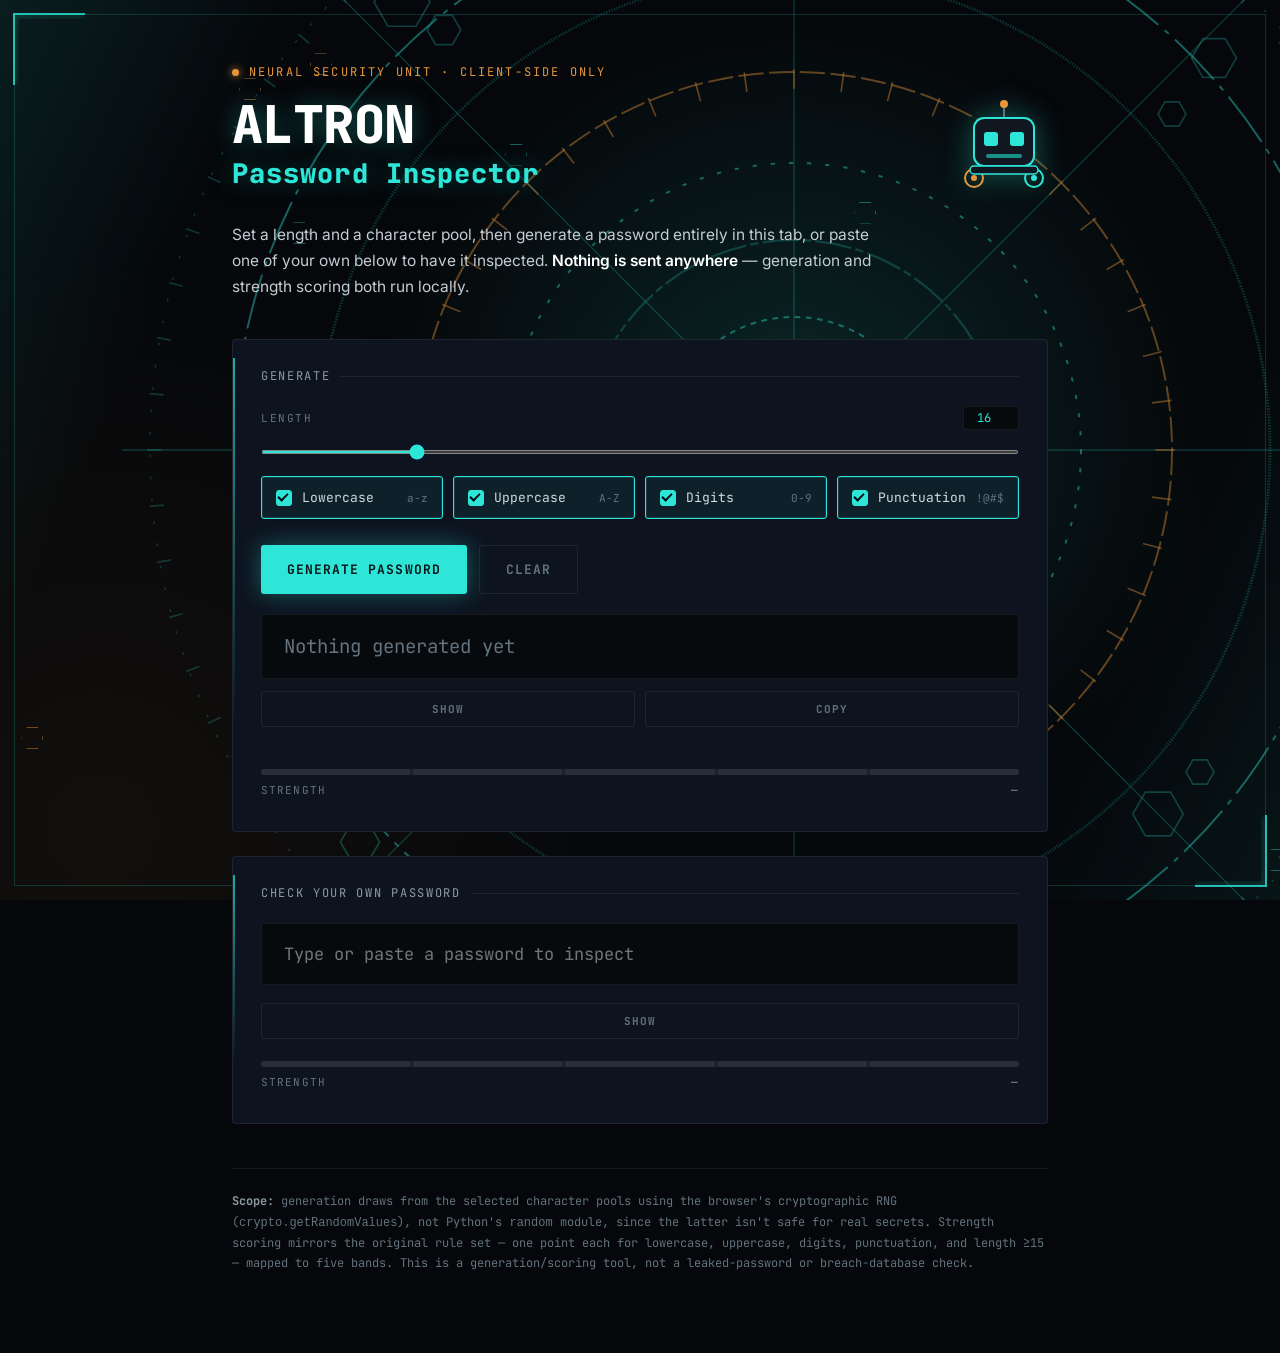
==== commit a73c39fc: "Add files via upload" ====
--- a/index.html
+++ b/index.html
@@ -456,6 +456,8 @@
     <div class="panel-title">Check your own password</div>
     <div class="check-row">
       <input type="password" id="checkInput" placeholder="Type or paste a password to inspect">
+    </div>
+    <div class="action-row">
       <button class="btn-ghost btn-small" id="checkShowBtn">Show</button>
     </div>
     <div class="meter-wrap">
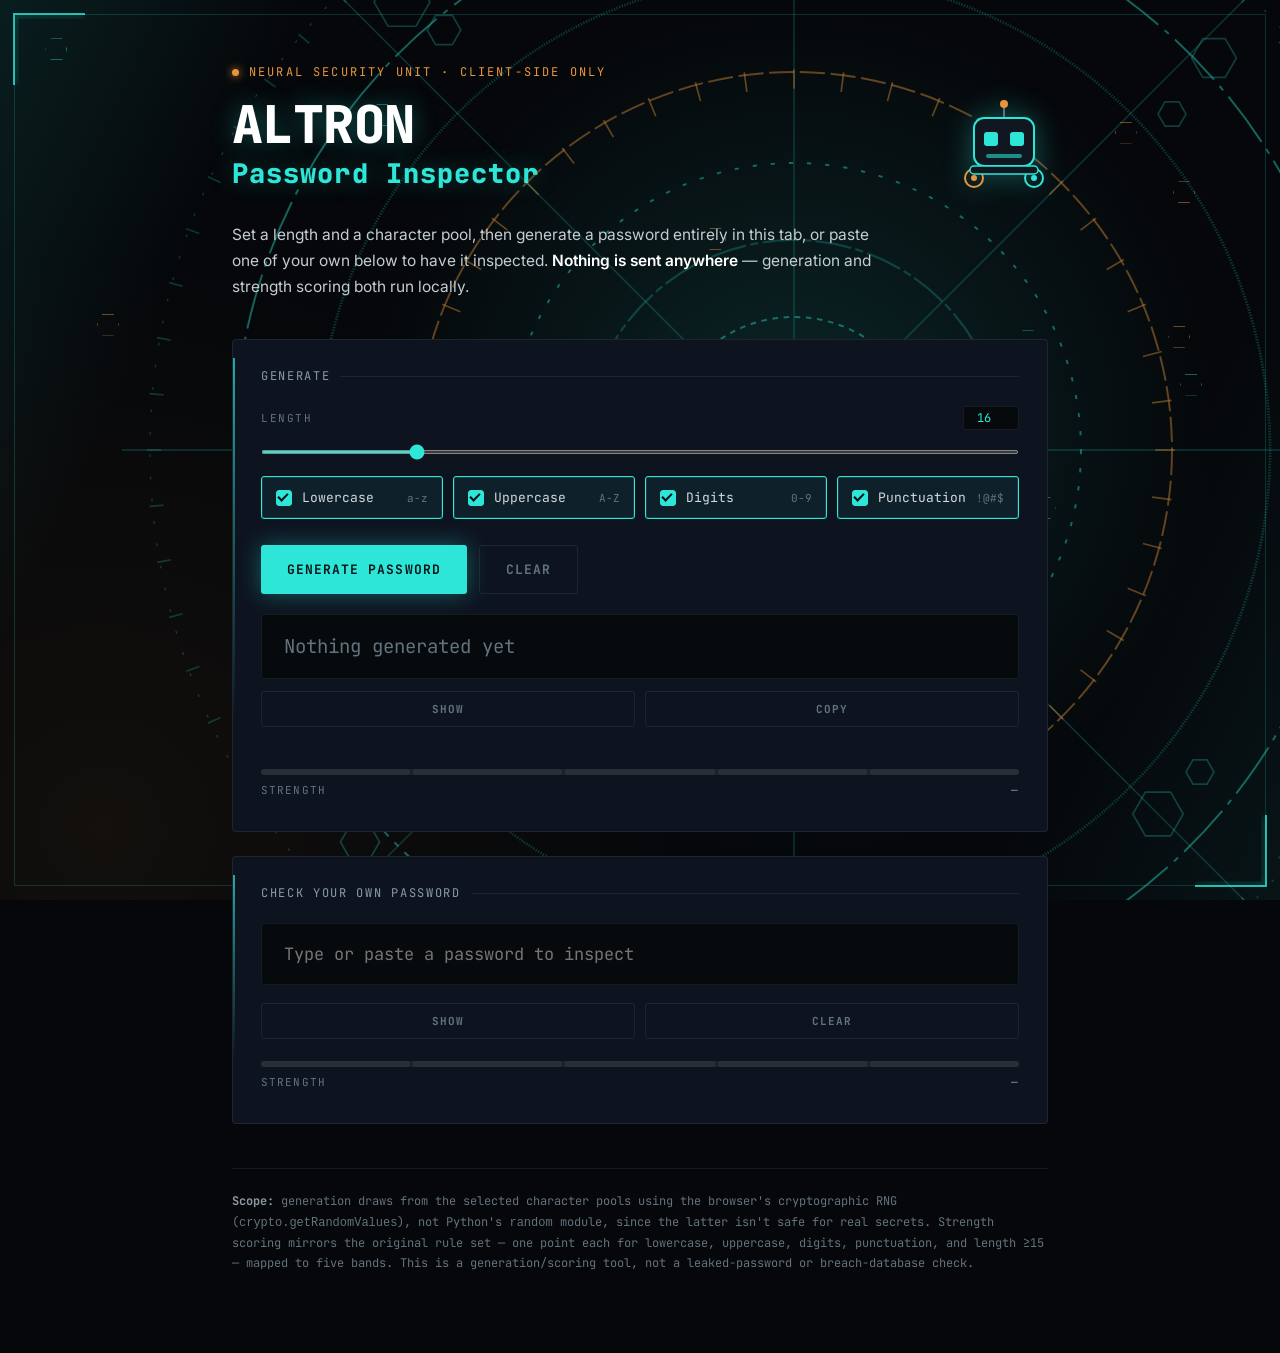
==== commit e5c9b7e5: "Add files via upload" ====
--- a/index.html
+++ b/index.html
@@ -459,6 +459,7 @@
     </div>
     <div class="action-row">
       <button class="btn-ghost btn-small" id="checkShowBtn">Show</button>
+      <button class="btn-ghost btn-small" id="checkClearBtn">Clear</button>
     </div>
     <div class="meter-wrap">
       <div class="meter-track">
@@ -503,6 +504,7 @@
 
   const checkInput = document.getElementById('checkInput');
   const checkShowBtn = document.getElementById('checkShowBtn');
+  const checkClearBtn = document.getElementById('checkClearBtn');
   const checkStrengthText = document.getElementById('checkStrengthText');
   const csegs = [1,2,3,4,5].map(n => document.getElementById('cseg'+n));
 
@@ -622,6 +624,14 @@
     checkVisible = !checkVisible;
     checkInput.type = checkVisible ? "text" : "password";
     checkShowBtn.textContent = checkVisible ? "Hide" : "Show";
+  });
+
+  checkClearBtn.addEventListener('click', () => {
+    checkInput.value = "";
+    checkVisible = false;
+    checkInput.type = "password";
+    checkShowBtn.textContent = "Show";
+    renderStrength("", csegs, checkStrengthText);
   });
 
   // start blank — nothing generated or shown until the user acts
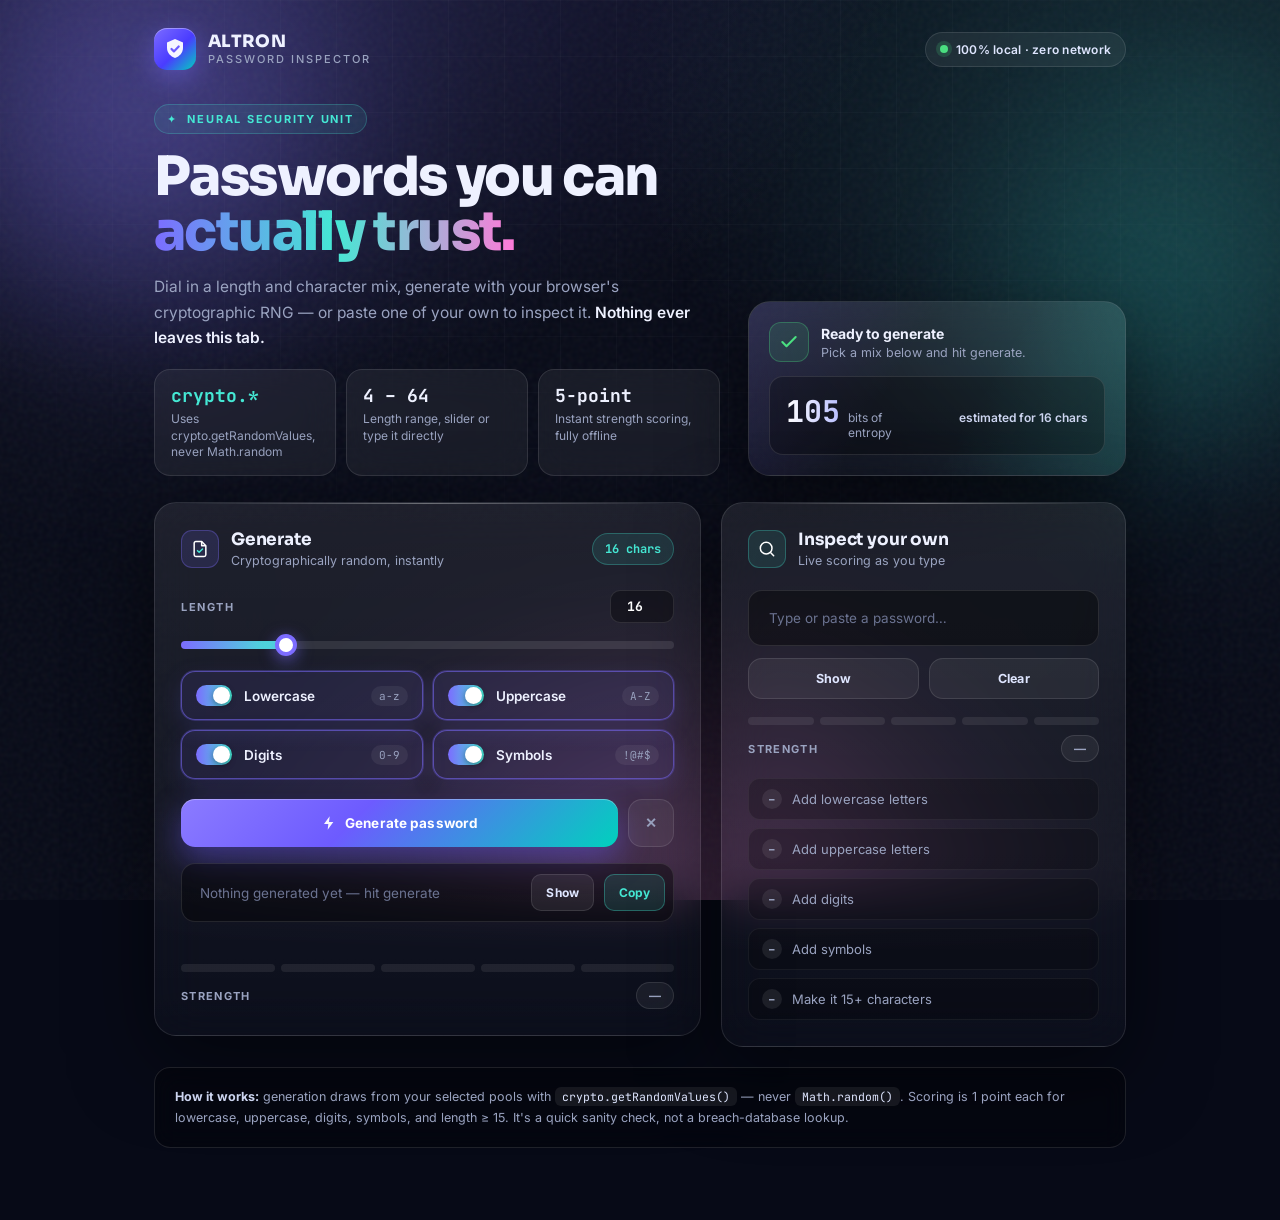
==== commit b7395d6e: "Add files via upload" ====
--- a/index.html
+++ b/index.html
@@ -1,755 +1,556 @@
-<!DOCTYPE html>
-<html lang="en">
-<head>
-<meta charset="UTF-8">
-<meta name="viewport" content="width=device-width, initial-scale=1.0">
-<title>ALTRON // Password Inspector</title>
-<link rel="preconnect" href="https://fonts.googleapis.com">
-<link href="https://fonts.googleapis.com/css2?family=JetBrains+Mono:wght@400;500;700;800&family=Inter:wght@400;500;600&display=swap" rel="stylesheet">
-<style>
-  :root{
-    --bg: #05070a;
-    --panel: #0d1420;
-    --panel-line: rgba(255,255,255,0.07);
-    --cyan: #2ee6d8;
-    --cyan-dim: #1a8f86;
-    --amber: #e8963c;
-    --text: #e7edf0;
-    --muted: #63737d;
-    --danger: #ff5470;
-    --warn: #e8963c;
-    --ok: #2ee6d8;
-    --great: #7cf7a0;
-  }
-  *{box-sizing:border-box;}
-  html,body{margin:0;padding:0;}
-  body{
-    background: var(--bg);
-    color: var(--text);
-    font-family: 'Inter', sans-serif;
-    min-height:100vh;
-    position:relative;
-    overflow-x:hidden;
-  }
-
-  /* ---------- Futuristic circular HUD backdrop ---------- */
-  .scene{
-    position:fixed; inset:0; z-index:0;
-    perspective: 1200px;
-    overflow:hidden;
-    background:
-      radial-gradient(circle at 62% 48%, rgba(46,230,216,0.14), transparent 46%),
-      radial-gradient(circle at 8% 92%, rgba(232,150,60,0.06), transparent 40%),
-      var(--bg);
-  }
-  .hud-bg{
-    position:absolute;
-    top:50%; left:62%;
-    width: min(1400px, 175vh);
-    height: min(1400px, 175vh);
-    transform: translate(-50%,-50%);
-    opacity: .75;
-  }
-  .hud-bg svg{ width:100%; height:100%; overflow:visible; }
-  .hud-ring{ transform-box: fill-box; transform-origin: 50% 50%; transform: rotate(0deg); }
-  .hud-ring.cw-slow{ animation: spinCW 90s linear infinite; }
-  .hud-ring.ccw-slow{ animation: spinCCW 70s linear infinite; }
-  .hud-ring.cw-fast{ animation: spinCW 34s linear infinite; }
-  .hud-ring.ccw-fast{ animation: spinCCW 22s linear infinite; }
-  @keyframes spinCW{ from{ transform: rotate(0deg);} to{ transform: rotate(360deg);} }
-  @keyframes spinCCW{ from{ transform: rotate(0deg);} to{ transform: rotate(-360deg);} }
-  .hud-core{
-    animation: corePulse 2.6s ease-in-out infinite;
-    transform-box: fill-box; transform-origin: 50% 50%;
-  }
-  @keyframes corePulse{ 0%,100%{ opacity:.55; transform:scale(1);} 50%{ opacity:1; transform:scale(1.35);} }
-  .hud-beam{
-    position:absolute; inset:0;
-    background: linear-gradient(115deg, rgba(46,230,216,0.10) 0%, transparent 18%, transparent 82%, rgba(46,230,216,0.06) 100%);
-    mix-blend-mode: screen;
-    animation: beamShift 12s ease-in-out infinite;
-  }
-  @keyframes beamShift{ 0%,100%{ opacity:.5;} 50%{ opacity:1;} }
-  .hexfield{
-    position:absolute; inset:0; z-index:0; pointer-events:none;
-  }
-  .hexfield span{
-    position:absolute;
-    width:22px; height:22px;
-    border: 1px solid rgba(46,230,216,0.4);
-    clip-path: polygon(25% 0,75% 0,100% 50%,75% 100%,25% 100%,0 50%);
-    animation: hexFloat 8s ease-in-out infinite;
-  }
-  @keyframes hexFloat{
-    0%,100%{ transform: translateZ(0) translateY(0); opacity:.35; }
-    50%{ transform: translateZ(40px) translateY(-14px); opacity:.8; }
-  }
-
-  .frame{
-    position:fixed; inset:14px;
-    border: 1px solid rgba(46,230,216,0.18);
-    pointer-events:none;
-    z-index:1;
-  }
-  .frame::before, .frame::after{
-    content:"";
-    position:absolute;
-    width:70px; height:70px;
-    border: 2px solid var(--cyan);
-    opacity:0.8;
-    filter: drop-shadow(0 0 6px var(--cyan));
-  }
-  .frame::before{ top:-2px; left:-2px; border-right:none; border-bottom:none; clip-path: polygon(0 0, 100% 0, 100% 8%, 8% 8%, 8% 100%, 0 100%);}
-  .frame::after{ bottom:-2px; right:-2px; border-left:none; border-top:none; clip-path: polygon(100% 100%, 0 100%, 0 92%, 92% 92%, 92% 0, 100% 0);}
-
-  .wrap{
-    position:relative; z-index:2;
-    max-width: 880px;
-    margin: 0 auto;
-    padding: 64px 32px 80px;
-  }
-  .eyebrow{
-    display:flex; align-items:center; gap:10px;
-    font-family:'JetBrains Mono', monospace;
-    font-size:12px; letter-spacing:.18em;
-    color: var(--amber);
-    text-transform:uppercase;
-    margin-bottom:18px;
-  }
-  .eyebrow .dot{
-    width:7px; height:7px; border-radius:50%;
-    background: var(--amber);
-    box-shadow: 0 0 8px var(--amber);
-    animation: pulseDot 1.6s ease-in-out infinite;
-  }
-  @keyframes pulseDot{ 0%,100%{opacity:1;} 50%{opacity:.35;} }
-
-  .titlerow{
-    display:flex; align-items:flex-start; justify-content:space-between; gap:24px;
-    flex-wrap:wrap;
-  }
-  h1{
-    font-family:'JetBrains Mono', monospace;
-    font-weight:800;
-    font-size: clamp(32px, 5.4vw, 52px);
-    line-height:1.05;
-    margin: 0 0 20px;
-    color: #fff;
-    text-shadow: 0 0 24px rgba(46,230,216,0.35);
-    letter-spacing:-0.01em;
-  }
-  h1 span{ color: var(--cyan); display:block; font-size:0.52em; margin-top:6px; letter-spacing:.04em;}
-  .lede{
-    max-width: 640px;
-    font-size:15.5px;
-    line-height:1.65;
-    color: #c4cdd2;
-    margin-bottom: 40px;
-  }
-  .lede b{ color:#fff; font-weight:600; }
-
-  /* ---------- Robot ---------- */
-  .bot{
-    width:88px; height:96px;
-    flex-shrink:0;
-    filter: drop-shadow(0 0 14px rgba(46,230,216,0.35));
-  }
-  .bot .eye{ animation: eyeScan 2.4s ease-in-out infinite; transform-origin: center; }
-  .bot.thinking .eye{ animation: eyeThink .5s ease-in-out infinite; }
-  .bot .antenna-tip{ animation: blinkTip 1.8s ease-in-out infinite; }
-  .bot.thinking .antenna-tip{ animation: blinkTip .3s ease-in-out infinite; }
-  .bot .gear{ animation: spinGear 6s linear infinite; transform-origin:center; }
-  .bot.thinking .gear{ animation-duration: 1s; }
-  @keyframes eyeScan{ 0%,100%{ transform: translateX(-3px); } 50%{ transform: translateX(3px); } }
-  @keyframes eyeThink{ 0%,100%{ transform: scale(1); opacity:1;} 50%{ transform: scale(0.55); opacity:.5;} }
-  @keyframes blinkTip{ 0%,100%{ opacity:1;} 50%{ opacity:.25;} }
-  @keyframes spinGear{ from{ transform: rotate(0deg);} to{ transform: rotate(360deg);} }
-  .panel{
-    background: var(--panel);
-    border: 1px solid var(--panel-line);
-    border-radius: 4px;
-    padding: 28px;
-    position:relative;
-    margin-bottom: 24px;
-  }
-  .panel::before{
-    content:"";
-    position:absolute; left:0; top:18px; bottom:18px; width:2px;
-    background: linear-gradient(var(--cyan), transparent 80%);
-    opacity:.7;
-  }
-  .panel-title{
-    font-family:'JetBrains Mono', monospace;
-    font-size:12px; letter-spacing:.14em; text-transform:uppercase;
-    color:#8b9aa2;
-    margin: 0 0 22px;
-    display:flex; align-items:center; gap:10px;
-  }
-  .panel-title::after{ content:""; flex:1; height:1px; background: var(--panel-line); }
-
-  .field-label{
-    font-family:'JetBrains Mono', monospace;
-    font-size:11px; letter-spacing:.14em; text-transform:uppercase;
-    color: var(--muted);
-    margin-bottom:8px;
-    display:flex; justify-content:space-between;
-    align-items:center;
-  }
-  .field-label .val{ color: var(--cyan); }
-  .len-input{
-    width:56px;
-    background:#060a0d;
-    border:1px solid var(--panel-line);
-    color:var(--cyan);
-    font-family:'JetBrains Mono', monospace;
-    font-size:12px;
-    text-align:center;
-    border-radius:3px;
-    padding:3px 4px;
-  }
-
-  input[type=range]{
-    width:100%;
-    accent-color: var(--cyan);
-    height: 4px;
-    margin: 6px 0 22px;
-  }
-
-  .toggles{
-    display:grid;
-    grid-template-columns: repeat(auto-fit, minmax(150px,1fr));
-    gap:10px;
-    margin-bottom: 26px;
-  }
-  .toggle{
-    display:flex; align-items:center; gap:10px;
-    border:1px solid var(--panel-line);
-    background: rgba(255,255,255,0.02);
-    border-radius:3px;
-    padding: 12px 14px;
-    cursor:pointer;
-    transition: border-color .15s, background .15s;
-    user-select:none;
-  }
-  .toggle:hover{ border-color: rgba(46,230,216,0.35); }
-  .toggle.active{
-    border-color: var(--cyan);
-    background: rgba(46,230,216,0.06);
-    box-shadow: inset 0 0 0 1px rgba(46,230,216,0.15);
-  }
-  .toggle .box{
-    width:16px; height:16px;
-    border: 1.5px solid var(--muted);
-    border-radius:3px;
-    flex-shrink:0;
-    position:relative;
-  }
-  .toggle.active .box{ border-color: var(--cyan); background: var(--cyan); }
-  .toggle.active .box::after{
-    content:"";
-    position:absolute; left:3px; top:0px;
-    width:4px; height:8px;
-    border: solid #0a0e12;
-    border-width: 0 2px 2px 0;
-    transform: rotate(45deg);
-  }
-  .toggle .tlabel{ font-family:'JetBrains Mono', monospace; font-size:13px; color:#d3dade; }
-  .toggle .tsample{ font-family:'JetBrains Mono', monospace; font-size:11px; color:var(--muted); margin-left:auto; }
-
-  .genrow{ display:flex; gap:12px; margin-bottom: 20px; flex-wrap:wrap; }
-  button{
-    font-family:'JetBrains Mono', monospace;
-    font-weight:700;
-    font-size:13px;
-    letter-spacing:.08em;
-    text-transform:uppercase;
-    border:none;
-    cursor:pointer;
-    padding: 15px 26px;
-    border-radius: 3px;
-    transition: transform .1s, box-shadow .15s;
-  }
-  button:active{ transform: translateY(1px); }
-  .btn-primary{
-    background: var(--cyan);
-    color: #06171a;
-    box-shadow: 0 0 22px rgba(46,230,216,0.35);
-  }
-  .btn-primary:hover{ box-shadow: 0 0 30px rgba(46,230,216,0.55); }
-  .btn-primary:disabled{ opacity:.55; cursor:default; box-shadow:none; }
-  .btn-ghost{
-    background: transparent;
-    color: var(--muted);
-    border: 1px solid var(--panel-line);
-  }
-  .btn-ghost:hover{ color:var(--text); border-color: rgba(255,255,255,0.2); }
-  .btn-small{ padding: 10px 18px; font-size:11px; }
-
-  .output{
-    display:flex; align-items:center; gap:12px;
-    background: #060a0d;
-    border: 1px solid var(--panel-line);
-    border-radius: 3px;
-    padding: 18px 20px;
-    margin-bottom: 12px;
-  }
-  .output input{
-    flex:1;
-    background:transparent;
-    border:none;
-    outline:none;
-    color: var(--cyan);
-    font-family:'JetBrains Mono', monospace;
-    font-size: clamp(14px, 2.4vw, 19px);
-    letter-spacing: 0.03em;
-  }
-  .output input::placeholder{ color: var(--muted); letter-spacing:normal; }
-
-  .action-row{
-    display:flex; gap:10px; margin-bottom: 22px;
-  }
-  .action-row button{ flex:1; }
-  .toast{
-    font-family:'JetBrains Mono', monospace;
-    font-size:11px;
-    color: var(--great);
-    margin: -12px 0 18px;
-    height:14px;
-    opacity:0;
-    transition: opacity .2s;
-  }
-  .toast.show{ opacity:1; }
-
-  .meter-wrap{ margin-bottom: 6px; }
-  .meter-track{
-    height:6px;
-    background: rgba(255,255,255,0.06);
-    border-radius:3px;
-    overflow:hidden;
-    display:flex; gap:3px;
-  }
-  .meter-seg{
-    flex:1; background: rgba(255,255,255,0.06); border-radius:2px;
-    transition: background .2s;
-  }
-  .meter-label{
-    display:flex; justify-content:space-between;
-    font-family:'JetBrains Mono', monospace;
-    font-size:11px; letter-spacing:.1em; text-transform:uppercase;
-    margin-top:8px;
-    color: var(--muted);
-  }
-  .meter-label .strength-text{ font-weight:700; }
-
-  .check-row{
-    display:flex; align-items:center; gap:12px;
-    background: #060a0d;
-    border: 1px solid var(--panel-line);
-    border-radius: 3px;
-    padding: 18px 20px;
-    margin-bottom: 18px;
-  }
-  .check-row input{
-    flex:1;
-    background:transparent;
-    border:none;
-    outline:none;
-    color:#fff;
-    font-family:'JetBrains Mono', monospace;
-    font-size: clamp(14px, 2.4vw, 17px);
-  }
-
-  .scope{
-    margin-top:44px;
-    padding-top:22px;
-    border-top:1px solid var(--panel-line);
-    font-family:'JetBrains Mono', monospace;
-    font-size:12px;
-    line-height:1.7;
-    color: var(--muted);
-  }
-  .scope b{ color:#8b9aa2; }
-
-  @media (prefers-reduced-motion: reduce){
-    *{ animation:none !important; transition:none !important; }
-  }
-</style>
-</head>
-<body>
-<div class="scene">
-  <div class="hud-bg" id="hudBg"></div>
-  <div class="hud-beam"></div>
-  <div class="hexfield" id="hexField"></div>
-</div>
-<div class="frame"></div>
-
-<div class="wrap">
-  <div class="eyebrow"><span class="dot"></span>NEURAL SECURITY UNIT &middot; CLIENT-SIDE ONLY</div>
-
-  <div class="titlerow">
-    <h1>ALTRON<span>Password Inspector</span></h1>
-    <div>
-      <svg class="bot" id="botSvg" viewBox="0 0 88 96" fill="none" xmlns="http://www.w3.org/2000/svg">
-        <circle class="antenna-tip" cx="44" cy="6" r="4" fill="#e8963c"/>
-        <line x1="44" y1="10" x2="44" y2="20" stroke="#63737d" stroke-width="2"/>
-        <rect x="14" y="20" width="60" height="48" rx="10" fill="#101720" stroke="#2ee6d8" stroke-width="2"/>
-        <rect x="24" y="34" width="14" height="14" rx="3" class="eye" fill="#2ee6d8"/>
-        <rect x="50" y="34" width="14" height="14" rx="3" class="eye" fill="#2ee6d8"/>
-        <rect x="26" y="56" width="36" height="4" rx="2" fill="#1a8f86"/>
-        <circle class="gear" cx="14" cy="80" r="9" stroke="#e8963c" stroke-width="2" fill="none"/>
-        <circle cx="14" cy="80" r="3" fill="#e8963c"/>
-        <circle class="gear" cx="74" cy="80" r="9" stroke="#2ee6d8" stroke-width="2" fill="none"/>
-        <circle cx="74" cy="80" r="3" fill="#2ee6d8"/>
-        <rect x="10" y="68" width="68" height="8" rx="4" fill="#101720" stroke="#2ee6d8" stroke-width="1.5"/>
-      </svg>
-    </div>
-  </div>
-
-  <p class="lede">Set a length and a character pool, then generate a password entirely in this tab, or paste one of your own below to have it inspected. <b>Nothing is sent anywhere</b> &mdash; generation and strength scoring both run locally.</p>
-
-  <div class="panel">
-    <div class="panel-title">Generate</div>
-
-    <div class="field-label">
-      Length
-      <span><input type="number" class="len-input" id="lenInput" min="4" max="64" value="16"></span>
-    </div>
-    <input type="range" id="lenSlider" min="4" max="64" value="16">
-
-    <div class="toggles">
-      <div class="toggle active" data-set="lc"><div class="box"></div><div class="tlabel">Lowercase</div><div class="tsample">a-z</div></div>
-      <div class="toggle active" data-set="uc"><div class="box"></div><div class="tlabel">Uppercase</div><div class="tsample">A-Z</div></div>
-      <div class="toggle active" data-set="dig"><div class="box"></div><div class="tlabel">Digits</div><div class="tsample">0-9</div></div>
-      <div class="toggle active" data-set="punc"><div class="box"></div><div class="tlabel">Punctuation</div><div class="tsample">!@#$</div></div>
-    </div>
-
-    <div class="genrow">
-      <button class="btn-primary" id="genBtn">Generate Password</button>
-      <button class="btn-ghost" id="clearBtn">Clear</button>
-    </div>
-
-    <div class="output">
-      <input type="password" id="pwOut" readonly placeholder="Nothing generated yet">
-    </div>
-    <div class="action-row">
-      <button class="btn-ghost btn-small" id="showBtn">Show</button>
-      <button class="btn-ghost btn-small" id="copyBtn">Copy</button>
-    </div>
-    <div class="toast" id="genToast">Copied to clipboard</div>
-
-    <div class="meter-wrap">
-      <div class="meter-track">
-        <div class="meter-seg" id="seg1"></div>
-        <div class="meter-seg" id="seg2"></div>
-        <div class="meter-seg" id="seg3"></div>
-        <div class="meter-seg" id="seg4"></div>
-        <div class="meter-seg" id="seg5"></div>
-      </div>
-      <div class="meter-label">
-        <span>Strength</span>
-        <span class="strength-text" id="strengthText">&mdash;</span>
-      </div>
-    </div>
-  </div>
-
-  <div class="panel">
-    <div class="panel-title">Check your own password</div>
-    <div class="check-row">
-      <input type="password" id="checkInput" placeholder="Type or paste a password to inspect">
-    </div>
-    <div class="action-row">
-      <button class="btn-ghost btn-small" id="checkShowBtn">Show</button>
-      <button class="btn-ghost btn-small" id="checkClearBtn">Clear</button>
-    </div>
-    <div class="meter-wrap">
-      <div class="meter-track">
-        <div class="meter-seg" id="cseg1"></div>
-        <div class="meter-seg" id="cseg2"></div>
-        <div class="meter-seg" id="cseg3"></div>
-        <div class="meter-seg" id="cseg4"></div>
-        <div class="meter-seg" id="cseg5"></div>
-      </div>
-      <div class="meter-label">
-        <span>Strength</span>
-        <span class="strength-text" id="checkStrengthText">&mdash;</span>
-      </div>
-    </div>
-  </div>
-
-  <div class="scope">
-    <b>Scope:</b> generation draws from the selected character pools using the browser's cryptographic RNG (<code>crypto.getRandomValues</code>), not Python's <code>random</code> module, since the latter isn't safe for real secrets. Strength scoring mirrors the original rule set &mdash; one point each for lowercase, uppercase, digits, punctuation, and length &ge;15 &mdash; mapped to five bands. This is a generation/scoring tool, not a leaked-password or breach-database check.
-  </div>
-</div>
-
-<script>
-  const pools = {
-    lc: "abcdefghijklmnopqrstuvwxyz",
-    uc: "ABCDEFGHIJKLMNOPQRSTUVWXYZ",
-    dig: "0123456789",
-    punc: "!\"#$%&'()*+,-./:;<=>?@[\\]^_`{|}~"
-  };
-  const active = { lc: true, uc: true, dig: true, punc: true };
-
-  const lenSlider = document.getElementById('lenSlider');
-  const lenInput = document.getElementById('lenInput');
-  const pwOut = document.getElementById('pwOut');
-  const genBtn = document.getElementById('genBtn');
-  const clearBtn = document.getElementById('clearBtn');
-  const showBtn = document.getElementById('showBtn');
-  const copyBtn = document.getElementById('copyBtn');
-  const genToast = document.getElementById('genToast');
-  const strengthText = document.getElementById('strengthText');
-  const segs = [1,2,3,4,5].map(n => document.getElementById('seg'+n));
-  const bot = document.getElementById('botSvg');
-
-  const checkInput = document.getElementById('checkInput');
-  const checkShowBtn = document.getElementById('checkShowBtn');
-  const checkClearBtn = document.getElementById('checkClearBtn');
-  const checkStrengthText = document.getElementById('checkStrengthText');
-  const csegs = [1,2,3,4,5].map(n => document.getElementById('cseg'+n));
-
-  let pwVisible = false;
-  let checkVisible = false;
-
-  // keep length slider + number input in sync, both user-editable
-  function setLength(val){
-    val = Math.max(4, Math.min(64, parseInt(val, 10) || 4));
-    lenSlider.value = val;
-    lenInput.value = val;
-  }
-  lenSlider.addEventListener('input', () => setLength(lenSlider.value));
-  lenInput.addEventListener('input', () => setLength(lenInput.value));
-
-  document.querySelectorAll('.toggle').forEach(t => {
-    t.addEventListener('click', () => {
-      const key = t.dataset.set;
-      const activeCount = Object.values(active).filter(Boolean).length;
-      if (active[key] && activeCount === 1) return; // keep at least one pool on
-      active[key] = !active[key];
-      t.classList.toggle('active', active[key]);
-    });
-  });
-
-  function securePassword(length, pool) {
-    const bytes = new Uint32Array(length);
-    crypto.getRandomValues(bytes);
-    let out = "";
-    for (let i = 0; i < length; i++) {
-      out += pool[bytes[i] % pool.length];
-    }
-    return out;
-  }
-
-  function strength(password) {
-    let score = 0;
-    if (/[a-z]/.test(password)) score++;
-    if (/[A-Z]/.test(password)) score++;
-    if (/[0-9]/.test(password)) score++;
-    if (/[!-\/:-@\[-`{-~]/.test(password)) score++;
-    if (password.length >= 15) score++;
-    const labels = ["Weak", "Weak", "Average", "Strong", "Very strong"];
-    const colors = ["var(--danger)", "var(--danger)", "var(--warn)", "var(--ok)", "var(--great)"];
-    const idx = Math.max(0, score - 1);
-    return { label: labels[idx], color: colors[idx], filled: score };
-  }
-
-  function renderStrength(password, segments, label){
-    if (!password) {
-      segments.forEach(s => s.style.background = 'rgba(255,255,255,0.06)');
-      label.textContent = '—';
-      label.style.color = 'var(--muted)';
-      return;
-    }
-    const { label: text, color, filled } = strength(password);
-    segments.forEach((s, i) => { s.style.background = i < filled ? color : 'rgba(255,255,255,0.06)'; });
-    label.textContent = text;
-    label.style.color = color;
-  }
-
-  // ---- generator flow: always blank until Generate is pressed, with a short "thinking" beat ----
-  function resetOutput(){
-    pwOut.value = "";
-    pwVisible = false;
-    pwOut.type = "password";
-    showBtn.textContent = "Show";
-    renderStrength("", segs, strengthText);
-  }
-
-  function generate() {
-    let pool = "";
-    Object.keys(active).forEach(k => { if (active[k]) pool += pools[k]; });
-    if (!pool) return;
-
-    resetOutput();
-    genBtn.disabled = true;
-    bot.classList.add('thinking');
-
-    setTimeout(() => {
-      const length = parseInt(lenInput.value, 10);
-      const pw = securePassword(length, pool);
-      pwOut.value = pw;
-      pwOut.type = "password";
-      pwVisible = false;
-      showBtn.textContent = "Show";
-      renderStrength(pw, segs, strengthText);
-
-      bot.classList.remove('thinking');
-      genBtn.disabled = false;
-    }, 550);
-  }
-
-  genBtn.addEventListener('click', generate);
-  clearBtn.addEventListener('click', () => { resetOutput(); });
-
-  showBtn.addEventListener('click', () => {
-    if (!pwOut.value) return;
-    pwVisible = !pwVisible;
-    pwOut.type = pwVisible ? "text" : "password";
-    showBtn.textContent = pwVisible ? "Hide" : "Show";
-  });
-
-  copyBtn.addEventListener('click', () => {
-    if (!pwOut.value) return;
-    navigator.clipboard.writeText(pwOut.value).then(() => {
-      genToast.classList.add('show');
-      setTimeout(() => genToast.classList.remove('show'), 1200);
-    });
-  });
-
-  // ---- password checker: live strength on typed/pasted input ----
-  checkInput.addEventListener('input', () => {
-    renderStrength(checkInput.value, csegs, checkStrengthText);
-  });
-  checkShowBtn.addEventListener('click', () => {
-    checkVisible = !checkVisible;
-    checkInput.type = checkVisible ? "text" : "password";
-    checkShowBtn.textContent = checkVisible ? "Hide" : "Show";
-  });
-
-  checkClearBtn.addEventListener('click', () => {
-    checkInput.value = "";
-    checkVisible = false;
-    checkInput.type = "password";
-    checkShowBtn.textContent = "Show";
-    renderStrength("", csegs, checkStrengthText);
-  });
-
-  // start blank — nothing generated or shown until the user acts
-  resetOutput();
-  renderStrength("", csegs, checkStrengthText);
-
-  // ---- procedural circular HUD backdrop (reduced-motion aware) ----
-  const reduceMotion = window.matchMedia('(prefers-reduced-motion: reduce)').matches;
-  const SVG_NS = "http://www.w3.org/2000/svg";
-  function el(tag, attrs){
-    const n = document.createElementNS(SVG_NS, tag);
-    for (const k in attrs) n.setAttribute(k, attrs[k]);
-    return n;
-  }
-
-  function buildHud(){
-    const svg = el('svg', { viewBox: '0 0 1000 1000' });
-    const cx = 500, cy = 500;
-    const cyan = 'rgba(46,230,216,0.55)';
-    const cyanFaint = 'rgba(46,230,216,0.28)';
-    const amber = 'rgba(232,150,60,0.55)';
-
-    // faint radial cross lines through center
-    const cross = el('g', {});
-    [0,45,90,135].forEach(ang => {
-      const line = el('line', { x1: cx-480, y1: cy, x2: cx+480, y2: cy,
-        stroke: cyanFaint, 'stroke-width':1,
-        transform: `rotate(${ang} ${cx} ${cy})` });
-      cross.appendChild(line);
-    });
-    svg.appendChild(cross);
-
-    // concentric segmented rings, grouped so each group can spin independently
-    const ringDefs = [
-      { r: 460, dash: '2,14', width:1, cls:'ccw-slow', color: cyanFaint },
-      { r: 400, dash: '40,6,4,6', width:1.4, cls:'cw-slow', color: cyan },
-      { r: 340, dash: '1,1', width:2, cls:'ccw-fast', color: cyanFaint },
-      { r: 270, dash: '18,4', width:1.4, cls:'cw-fast', color: amber },
-      { r: 205, dash: '3,10', width:1.4, cls:'ccw-slow', color: cyan },
-      { r: 150, dash: '26,3,6,3', width:1.6, cls:'cw-fast', color: cyanFaint },
-      { r: 95,  dash: '4,4', width:1.4, cls:'ccw-fast', color: cyan }
-    ];
-    ringDefs.forEach(rd => {
-      const g = el('g', { class: 'hud-ring ' + rd.cls });
-      const circle = el('circle', { cx, cy, r: rd.r, fill:'none',
-        stroke: rd.color, 'stroke-width': rd.width, 'stroke-dasharray': rd.dash });
-      g.appendChild(circle);
-      svg.appendChild(g);
-    });
-
-    // tick marks around two rings
-    function ticks(radius, count, len, cls, color){
-      const g = el('g', { class: 'hud-ring ' + cls });
-      for (let i=0;i<count;i++){
-        const ang = (360/count)*i;
-        const t = el('line', {
-          x1: cx + radius, y1: cy, x2: cx + radius - len, y2: cy,
-          stroke: color, 'stroke-width': 1.2,
-          transform: `rotate(${ang} ${cx} ${cy})`
-        });
-        g.appendChild(t);
-      }
-      svg.appendChild(g);
-    }
-    ticks(462, 72, 10, 'cw-slow', cyanFaint);
-    ticks(272, 48, 14, 'ccw-fast', amber);
-
-    // partial hex outlines scattered near the rings (like the reference art)
-    function hexPath(x,y,s){
-      const pts = [];
-      for (let i=0;i<6;i++){
-        const a = Math.PI/3*i;
-        pts.push(`${x + s*Math.cos(a)},${y + s*Math.sin(a)}`);
-      }
-      return pts.join(' ');
-    }
-    const hexGroup = el('g', { class:'hud-ring cw-slow' });
-    const hexSpots = [
-      [220,180,20],[250,200,12],[760,760,18],[790,730,10],
-      [800,220,16],[770,260,10],[190,780,14],[160,810,9]
-    ];
-    hexSpots.forEach(([hx,hy,hs]) => {
-      const hp = el('polygon', { points: hexPath(hx,hy,hs), fill:'none',
-        stroke: cyan, 'stroke-width':1.2, opacity:0.6 });
-      hexGroup.appendChild(hp);
-    });
-    svg.appendChild(hexGroup);
-
-    // glowing core
-    const core = el('circle', { cx, cy, r: 10, fill: 'var(--cyan)', class:'hud-core' });
-    svg.appendChild(core);
-    const coreRing = el('circle', { cx, cy, r: 26, fill:'none', stroke: cyan, 'stroke-width':2 });
-    svg.appendChild(coreRing);
-
-    if (reduceMotion){
-      svg.querySelectorAll('.hud-ring').forEach(g => g.style.animation = 'none');
-      core.style.animation = 'none';
-    }
-
-    document.getElementById('hudBg').appendChild(svg);
-  }
-
-  function buildHexField(){
-    const field = document.getElementById('hexField');
-    const n = reduceMotion ? 0 : 14;
-    for (let i=0;i<n;i++){
-      const s = document.createElement('span');
-      s.style.top = (Math.random()*100) + '%';
-      s.style.left = (Math.random()*100) + '%';
-      s.style.animationDuration = (6 + Math.random()*6) + 's';
-      s.style.animationDelay = (Math.random()*4) + 's';
-      if (Math.random() > 0.7) s.style.borderColor = 'rgba(232,150,60,0.45)';
-      field.appendChild(s);
-    }
-  }
-
-  buildHud();
-  buildHexField();
-</script>
-</body>
-</html>+<!DOCTYPE html>
+<html lang="en">
+<head>
+<meta charset="UTF-8">
+<meta name="viewport" content="width=device-width, initial-scale=1.0">
+<title>ALTRON // Password Inspector</title>
+<link rel="preconnect" href="https://fonts.googleapis.com">
+<link rel="preconnect" href="https://fonts.gstatic.com" crossorigin>
+<link href="https://fonts.googleapis.com/css2?family=Inter:wght@400;500;600;700&family=Sora:wght@600;700;800&family=JetBrains+Mono:wght@500;600;700&display=swap" rel="stylesheet">
+<style>
+  :root{
+    --bg: #070a17;
+    --violet: #7c6cff;
+    --cyan: #45e8d4;
+    --pink: #ff7ad9;
+    --amber: #ffb454;
+    --text: #eef1ff;
+    --muted: #9aa3c0;
+    --muted-2: #6b7391;
+    --glass: rgba(255,255,255,0.06);
+    --glass-2: rgba(255,255,255,0.03);
+    --line: rgba(255,255,255,0.11);
+    --danger: #ff6b8a;
+    --warn: #ffb454;
+    --ok: #45e8d4;
+    --great: #7df7a2;
+    --radius: 22px;
+    --shadow: 0 24px 80px rgba(0,0,0,0.5);
+  }
+  *{box-sizing:border-box;}
+  html,body{margin:0;padding:0;}
+  body{
+    background: var(--bg);
+    color: var(--text);
+    font-family: 'Inter', system-ui, sans-serif;
+    min-height:100vh;
+    overflow-x:hidden;
+    -webkit-font-smoothing:antialiased;
+  }
+
+  /* ---------- Aurora background ---------- */
+  .bg{position:fixed;inset:0;z-index:0;overflow:hidden;background:
+    radial-gradient(1200px 800px at 15% -10%, rgba(124,108,255,0.22), transparent 60%),
+    radial-gradient(1000px 700px at 95% 10%, rgba(69,232,212,0.14), transparent 60%),
+    radial-gradient(900px 700px at 50% 110%, rgba(255,122,217,0.13), transparent 60%),
+    var(--bg);
+  }
+  .orb{position:absolute;border-radius:50%;filter:blur(90px);opacity:.55;mix-blend-mode:screen;}
+  .orb-1{width:560px;height:560px;left:-140px;top:-160px;background:radial-gradient(circle, #7c6cff, transparent 70%);animation:drift1 18s ease-in-out infinite;}
+  .orb-2{width:480px;height:480px;right:-120px;top:6%;background:radial-gradient(circle, #1fb6a6, transparent 70%);opacity:.4;animation:drift2 22s ease-in-out infinite;}
+  .orb-3{width:620px;height:620px;left:30%;bottom:-320px;background:radial-gradient(circle, #ff7ad9, transparent 70%);opacity:.22;animation:drift1 26s ease-in-out infinite reverse;}
+  @keyframes drift1{0%,100%{transform:translate(0,0) scale(1);}50%{transform:translate(60px,40px) scale(1.08);}}
+  @keyframes drift2{0%,100%{transform:translate(0,0) scale(1);}50%{transform:translate(-50px,60px) scale(1.12);}}
+  .grain{position:absolute;inset:0;opacity:.05;background-image:url("data:image/svg+xml,%3Csvg viewBox='0 0 200 200' xmlns='http://www.w3.org/2000/svg'%3E%3Cfilter id='n'%3E%3CfeTurbulence type='fractalNoise' baseFrequency='0.9' stitchTiles='stitch'/%3E%3C/filter%3E%3Crect width='100%25' height='100%25' filter='url(%23n)'/%3E%3C/svg%3E");}
+  .grid-lines{position:absolute;inset:0;background-image:linear-gradient(rgba(255,255,255,0.025) 1px, transparent 1px),linear-gradient(90deg, rgba(255,255,255,0.025) 1px, transparent 1px);background-size:56px 56px;mask-image:radial-gradient(ellipse 90% 70% at 50% 20%, black 30%, transparent 75%);}
+
+  .wrap{position:relative;z-index:2;max-width:1020px;margin:0 auto;padding:28px 24px 72px;}
+
+  /* ---------- Top nav ---------- */
+  .nav{display:flex;align-items:center;justify-content:space-between;gap:16px;margin-bottom:34px;}
+  .brand{display:flex;align-items:center;gap:12px;}
+  .logo{width:42px;height:42px;border-radius:13px;display:grid;place-items:center;background:linear-gradient(135deg, var(--violet), #4a3cff 55%, #00d1bd);box-shadow:0 8px 28px rgba(124,108,255,0.45), inset 0 1px 0 rgba(255,255,255,0.35);}
+  .logo svg{width:24px;height:24px;}
+  .brand-name{font-family:'Sora',sans-serif;font-weight:800;font-size:17px;letter-spacing:.02em;line-height:1;}
+  .brand-name small{display:block;font-family:'Inter',sans-serif;font-weight:500;font-size:11px;letter-spacing:.18em;color:var(--muted);margin-top:4px;}
+  .pill{display:inline-flex;align-items:center;gap:8px;font-size:12px;font-weight:600;letter-spacing:.02em;color:#dfe6ff;background:rgba(255,255,255,0.06);border:1px solid var(--line);padding:9px 14px;border-radius:999px;backdrop-filter:blur(12px);}
+  .pill .pulse{width:8px;height:8px;border-radius:50%;background:#4ade80;box-shadow:0 0 0 4px rgba(74,222,128,0.18);animation:pulseDot 1.8s ease-in-out infinite;}
+  @keyframes pulseDot{0%,100%{transform:scale(1);opacity:1;}50%{transform:scale(.8);opacity:.7;}}
+
+  /* ---------- Hero ---------- */
+  .hero{display:grid;grid-template-columns:1.2fr .8fr;gap:28px;align-items:end;margin-bottom:26px;}
+  @media(max-width:860px){.hero{grid-template-columns:1fr;}}
+  .eyebrow{display:inline-flex;align-items:center;gap:8px;font-size:11px;font-weight:700;letter-spacing:.16em;color:var(--cyan);background:rgba(69,232,212,0.09);border:1px solid rgba(69,232,212,0.24);padding:7px 12px;border-radius:999px;margin-bottom:16px;}
+  h1{font-family:'Sora',sans-serif;font-weight:800;font-size:clamp(34px,5vw,54px);line-height:1.02;letter-spacing:-0.03em;margin:0 0 14px;}
+  h1 .grad{background:linear-gradient(90deg, var(--violet) 0%, var(--cyan) 50%, var(--pink) 100%);-webkit-background-clip:text;background-clip:text;color:transparent;}
+  .lede{font-size:15.5px;line-height:1.65;color:var(--muted);margin:0;max-width:560px;}
+  .lede b{color:var(--text);font-weight:600;}
+  .hero-stats{display:flex;gap:10px;flex-wrap:wrap;margin-top:18px;}
+  .stat{flex:1;min-width:140px;background:var(--glass);border:1px solid var(--line);border-radius:16px;padding:14px 16px;backdrop-filter:blur(18px);}
+  .stat strong{display:block;font-family:'JetBrains Mono',monospace;font-size:18px;margin-bottom:4px;}
+  .stat span{font-size:12px;color:var(--muted);line-height:1.4;display:block;}
+
+  /* status card */
+  .status-card{background:linear-gradient(180deg, rgba(255,255,255,0.09), rgba(255,255,255,0.03));border:1px solid var(--line);border-radius:var(--radius);padding:20px;box-shadow:var(--shadow);backdrop-filter:blur(24px);position:relative;overflow:hidden;}
+  .status-card::after{content:"";position:absolute;inset:0;background:linear-gradient(120deg, rgba(124,108,255,0.16), transparent 40%, transparent 60%, rgba(69,232,212,0.12));pointer-events:none;}
+  .status-head{display:flex;align-items:center;gap:12px;margin-bottom:14px;position:relative;z-index:1;}
+  .status-dot{width:40px;height:40px;border-radius:12px;display:grid;place-items:center;background:rgba(74,222,128,0.12);border:1px solid rgba(74,222,128,0.3);flex-shrink:0;}
+  .status-dot.thinking{background:rgba(255,180,84,0.12);border-color:rgba(255,180,84,0.4);}
+  .status-dot.thinking svg{animation:spin 1s linear infinite;}
+  @keyframes spin{to{transform:rotate(360deg);}}
+  .status-head h3{margin:0;font-size:14px;font-weight:700;}
+  .status-head p{margin:3px 0 0;font-size:12.5px;color:var(--muted);}
+  .entropy{position:relative;z-index:1;display:flex;align-items:baseline;gap:8px;background:rgba(0,0,0,0.28);border:1px solid var(--line);border-radius:14px;padding:14px 16px;}
+  .entropy strong{font-family:'JetBrains Mono',monospace;font-size:30px;font-weight:700;background:linear-gradient(90deg,#fff, #b9bfff);-webkit-background-clip:text;background-clip:text;color:transparent;}
+  .entropy span{font-size:12px;color:var(--muted);}
+
+  /* ---------- Main grid ---------- */
+  .grid{display:grid;grid-template-columns:1.15fr .85fr;gap:20px;align-items:start;}
+  @media(max-width:860px){.grid{grid-template-columns:1fr;}}
+  .card{background:linear-gradient(180deg, rgba(255,255,255,0.08), rgba(255,255,255,0.025));border:1px solid var(--line);border-radius:var(--radius);padding:26px;box-shadow:var(--shadow);backdrop-filter:blur(24px);position:relative;overflow:hidden;}
+  .card::before{content:"";position:absolute;top:0;left:24px;right:24px;height:1px;background:linear-gradient(90deg, transparent, rgba(255,255,255,0.35), transparent);}
+  .card-head{display:flex;align-items:center;gap:12px;margin-bottom:22px;}
+  .icon{width:38px;height:38px;border-radius:11px;display:grid;place-items:center;flex-shrink:0;background:rgba(124,108,255,0.14);border:1px solid rgba(124,108,255,0.32);}
+  .icon.teal{background:rgba(69,232,212,0.1);border-color:rgba(69,232,212,0.28);}
+  .icon svg{width:20px;height:20px;}
+  .card-head h2{margin:0;font-family:'Sora',sans-serif;font-size:17px;font-weight:700;letter-spacing:-0.01em;}
+  .card-head p{margin:3px 0 0;font-size:12.5px;color:var(--muted);}
+  .len-pill{margin-left:auto;font-family:'JetBrains Mono',monospace;font-size:12px;font-weight:700;color:var(--cyan);background:rgba(69,232,212,0.1);border:1px solid rgba(69,232,212,0.28);padding:7px 12px;border-radius:999px;white-space:nowrap;}
+
+  .field-label{font-size:11px;font-weight:700;letter-spacing:.14em;text-transform:uppercase;color:var(--muted);margin:0 0 10px;display:flex;justify-content:space-between;align-items:center;}
+  .len-input{width:64px;background:rgba(0,0,0,0.35);border:1px solid var(--line);color:#fff;font-family:'JetBrains Mono',monospace;font-size:13px;font-weight:700;text-align:center;border-radius:10px;padding:7px 6px;outline:none;}
+  .len-input:focus{border-color:var(--violet);box-shadow:0 0 0 3px rgba(124,108,255,0.25);}
+
+  input[type=range]{width:100%;appearance:none;-webkit-appearance:none;height:8px;border-radius:999px;margin:4px 0 22px;background:linear-gradient(90deg, var(--violet), var(--cyan) var(--fill,30%), rgba(255,255,255,0.1) var(--fill,30%));outline:none;cursor:pointer;}
+  input[type=range]::-webkit-slider-thumb{-webkit-appearance:none;width:22px;height:22px;border-radius:50%;background:#fff;border:4px solid var(--violet);box-shadow:0 4px 16px rgba(124,108,255,0.6);cursor:grab;}
+  input[type=range]::-moz-range-thumb{width:16px;height:16px;border-radius:50%;background:#fff;border:4px solid var(--violet);box-shadow:0 4px 16px rgba(124,108,255,0.6);cursor:grab;}
+
+  .toggles{display:grid;grid-template-columns:1fr 1fr;gap:10px;margin-bottom:20px;}
+  @media(max-width:480px){.toggles{grid-template-columns:1fr;}}
+  .toggle{display:flex;align-items:center;gap:12px;border:1px solid var(--line);background:rgba(0,0,0,0.22);border-radius:14px;padding:13px 14px;cursor:pointer;transition:all .18s;user-select:none;}
+  .toggle:hover{border-color:rgba(255,255,255,0.22);transform:translateY(-1px);}
+  .toggle.active{border-color:rgba(124,108,255,0.55);background:rgba(124,108,255,0.1);box-shadow:0 0 0 1px rgba(124,108,255,0.25), 0 8px 24px rgba(124,108,255,0.15);}
+  .switch{width:36px;height:21px;border-radius:999px;background:rgba(255,255,255,0.14);position:relative;flex-shrink:0;transition:background .18s;}
+  .toggle.active .switch{background:linear-gradient(90deg, var(--violet), var(--cyan));}
+  .switch::after{content:"";position:absolute;top:2px;left:2px;width:17px;height:17px;border-radius:50%;background:#fff;transition:left .18s;box-shadow:0 2px 6px rgba(0,0,0,0.4);}
+  .toggle.active .switch::after{left:17px;}
+  .toggle .tlabel{font-size:13.5px;font-weight:600;}
+  .toggle .tsample{font-family:'JetBrains Mono',monospace;font-size:11px;color:var(--muted);margin-left:auto;background:rgba(255,255,255,0.06);padding:3px 8px;border-radius:999px;}
+
+  .genrow{display:flex;gap:10px;margin-bottom:16px;}
+  button{font-family:'Inter',sans-serif;font-weight:700;font-size:13.5px;letter-spacing:.01em;border:none;cursor:pointer;padding:15px 20px;border-radius:14px;transition:transform .12s, box-shadow .18s, filter .18s;display:inline-flex;align-items:center;justify-content:center;gap:8px;}
+  button:active{transform:translateY(1px) scale(0.99);}
+  .btn-primary{flex:1;background:linear-gradient(135deg, #8b7bff 0%, #6d5bff 40%, #00d1bd 100%);color:#fff;box-shadow:0 12px 32px rgba(109,91,255,0.45), inset 0 1px 0 rgba(255,255,255,0.3);}
+  .btn-primary:hover{filter:brightness(1.08);box-shadow:0 16px 40px rgba(109,91,255,0.6), inset 0 1px 0 rgba(255,255,255,0.3);}
+  .btn-primary:disabled{opacity:.6;cursor:wait;filter:saturate(.7);}
+  .btn-icon{padding:15px 16px;background:rgba(255,255,255,0.06);color:var(--muted);border:1px solid var(--line);flex-shrink:0;}
+  .btn-icon:hover{color:var(--text);border-color:rgba(255,255,255,0.24);}
+
+  .output{display:flex;align-items:center;gap:10px;background:rgba(0,0,0,0.4);border:1px solid var(--line);border-radius:14px;padding:8px 8px 8px 18px;margin-bottom:10px;position:relative;}
+  .output:focus-within{border-color:rgba(124,108,255,0.6);box-shadow:0 0 0 3px rgba(124,108,255,0.18);}
+  .output input{flex:1;min-width:0;background:transparent;border:none;outline:none;color:#fff;font-family:'JetBrains Mono',monospace;font-size:16px;letter-spacing:0.02em;padding:10px 0;}
+  .output input::placeholder{color:var(--muted-2);font-family:'Inter',sans-serif;font-size:13.5px;letter-spacing:normal;}
+  .mini-btn{font-size:12px;font-weight:700;padding:10px 14px;border-radius:10px;background:rgba(255,255,255,0.07);color:#dfe6ff;border:1px solid var(--line);white-space:nowrap;}
+  .mini-btn:hover{background:rgba(255,255,255,0.12);}
+  .mini-btn.accent{background:rgba(69,232,212,0.12);border-color:rgba(69,232,212,0.32);color:var(--cyan);}
+  .mini-btn.accent:hover{background:rgba(69,232,212,0.2);}
+
+  .toast{font-size:12px;font-weight:600;color:var(--great);height:18px;margin:0 2px 14px;opacity:0;transform:translateY(-4px);transition:all .25s;display:flex;align-items:center;gap:6px;}
+  .toast.show{opacity:1;transform:translateY(0);}
+
+  .meter-track{display:flex;gap:6px;margin-bottom:10px;}
+  .meter-seg{flex:1;height:8px;background:rgba(255,255,255,0.08);border-radius:999px;transition:all .3s;}
+  .meter-label{display:flex;justify-content:space-between;align-items:center;font-size:11px;font-weight:700;letter-spacing:.12em;text-transform:uppercase;color:var(--muted);}
+  .strength-text{font-size:12px;letter-spacing:.04em;padding:5px 12px;border-radius:999px;background:rgba(255,255,255,0.06);border:1px solid var(--line);}
+
+  .check-row{display:flex;align-items:center;background:rgba(0,0,0,0.4);border:1px solid var(--line);border-radius:14px;padding:16px 18px;margin-bottom:12px;}
+  .check-row:focus-within{border-color:rgba(69,232,212,0.5);box-shadow:0 0 0 3px rgba(69,232,212,0.14);}
+  .check-row input{flex:1;min-width:0;background:transparent;border:none;outline:none;color:#fff;font-family:'JetBrains Mono',monospace;font-size:15px;}
+  .check-row input::placeholder{color:var(--muted-2);font-family:'Inter',sans-serif;font-size:13.5px;}
+  .row-2{display:flex;gap:10px;margin-bottom:18px;}
+  .row-2 button{flex:1;padding:12px;font-size:12.5px;background:rgba(255,255,255,0.06);color:#dfe6ff;border:1px solid var(--line);}
+  .row-2 button:hover{background:rgba(255,255,255,0.1);}
+
+  .tips{list-style:none;margin:16px 0 0;padding:0;display:flex;flex-direction:column;gap:8px;}
+  .tips li{display:flex;align-items:center;gap:10px;font-size:13px;color:var(--muted);background:rgba(0,0,0,0.22);border:1px solid rgba(255,255,255,0.06);padding:10px 13px;border-radius:12px;}
+  .tips li.done{color:var(--great);border-color:rgba(125,247,162,0.22);background:rgba(125,247,162,0.06);}
+  .tips li .tick{width:20px;height:20px;border-radius:50%;display:grid;place-items:center;flex-shrink:0;background:rgba(255,255,255,0.08);font-size:11px;font-weight:800;}
+  .tips li.done .tick{background:rgba(125,247,162,0.18);}
+
+  .scope{margin-top:20px;background:rgba(0,0,0,0.28);border:1px solid var(--line);border-radius:16px;padding:18px 20px;font-size:12.5px;line-height:1.7;color:var(--muted);backdrop-filter:blur(12px);}
+  .scope b{color:#cdd5f0;}
+  .scope code{font-family:'JetBrains Mono',monospace;font-size:11.5px;background:rgba(255,255,255,0.07);padding:2px 7px;border-radius:6px;color:#dfe6ff;}
+
+  @media (prefers-reduced-motion: reduce){
+    *{animation:none !important;transition:none !important;}
+  }
+</style>
+</head>
+<body>
+<div class="bg">
+  <div class="grid-lines"></div>
+  <div class="orb orb-1"></div>
+  <div class="orb orb-2"></div>
+  <div class="orb orb-3"></div>
+  <div class="grain"></div>
+</div>
+
+<div class="wrap">
+  <nav class="nav">
+    <div class="brand">
+      <div class="logo">
+        <svg viewBox="0 0 24 24" fill="none"><path d="M12 2l8 3.5v5.2c0 5-3.4 8.6-8 10.3-4.6-1.7-8-5.3-8-10.3V5.5L12 2z" fill="rgba(255,255,255,0.95)"/><path d="M8.5 12l2.4 2.4L15.7 9.5" stroke="#6d5bff" stroke-width="2.2" stroke-linecap="round" stroke-linejoin="round"/></svg>
+      </div>
+      <div class="brand-name">ALTRON<small>PASSWORD INSPECTOR</small></div>
+    </div>
+    <div class="pill"><span class="pulse"></span>100% local &middot; zero network</div>
+  </nav>
+
+  <div class="hero">
+    <div>
+      <div class="eyebrow">✦ &nbsp;NEURAL SECURITY UNIT</div>
+      <h1>Passwords you can <span class="grad">actually trust.</span></h1>
+      <p class="lede">Dial in a length and character mix, generate with your browser's cryptographic RNG — or paste one of your own to inspect it. <b>Nothing ever leaves this tab.</b></p>
+      <div class="hero-stats">
+        <div class="stat"><strong style="color:var(--cyan)">crypto.*</strong><span>Uses crypto.getRandomValues, never Math.random</span></div>
+        <div class="stat"><strong>4 – 64</strong><span>Length range, slider or type it directly</span></div>
+        <div class="stat"><strong>5-point</strong><span>Instant strength scoring, fully offline</span></div>
+      </div>
+    </div>
+    <div class="status-card">
+      <div class="status-head">
+        <div class="status-dot" id="statusDot">
+          <svg id="statusIcon" width="20" height="20" viewBox="0 0 24 24" fill="none"><path d="M20 6L9 17l-5-5" stroke="#4ade80" stroke-width="2.5" stroke-linecap="round" stroke-linejoin="round"/></svg>
+        </div>
+        <div>
+          <h3 id="statusTitle">Ready to generate</h3>
+          <p id="statusSub">Pick a mix below and hit generate.</p>
+        </div>
+      </div>
+      <div class="entropy">
+        <strong id="entropyVal">—</strong>
+        <span>bits of<br>entropy</span>
+        <span id="crackTime" style="margin-left:auto;text-align:right;font-weight:600;color:#cdd5f0;"></span>
+      </div>
+    </div>
+  </div>
+
+  <div class="grid">
+    <div class="card">
+      <div class="card-head">
+        <div class="icon">
+          <svg viewBox="0 0 24 24" fill="none"><path d="M14 3H7a2 2 0 00-2 2v14a2 2 0 002 2h10a2 2 0 002-2V8l-5-5z" stroke="white" stroke-width="1.8" stroke-linejoin="round"/><path d="M14 3v5h5" stroke="white" stroke-width="1.8" stroke-linejoin="round"/><path d="M9 14l2 2 4-4" stroke="#45e8d4" stroke-width="1.8" stroke-linecap="round" stroke-linejoin="round"/></svg>
+        </div>
+        <div>
+          <h2>Generate</h2>
+          <p>Cryptographically random, instantly</p>
+        </div>
+        <div class="len-pill"><span id="lenPill">16</span>&nbsp;chars</div>
+      </div>
+
+      <div class="field-label">
+        <span>Length</span>
+        <span><input type="number" class="len-input" id="lenInput" min="4" max="64" value="16"></span>
+      </div>
+      <input type="range" id="lenSlider" min="4" max="64" value="16">
+
+      <div class="toggles">
+        <div class="toggle active" data-set="lc" role="switch" aria-checked="true" tabindex="0"><div class="switch"></div><div class="tlabel">Lowercase</div><div class="tsample">a-z</div></div>
+        <div class="toggle active" data-set="uc" role="switch" aria-checked="true" tabindex="0"><div class="switch"></div><div class="tlabel">Uppercase</div><div class="tsample">A-Z</div></div>
+        <div class="toggle active" data-set="dig" role="switch" aria-checked="true" tabindex="0"><div class="switch"></div><div class="tlabel">Digits</div><div class="tsample">0-9</div></div>
+        <div class="toggle active" data-set="punc" role="switch" aria-checked="true" tabindex="0"><div class="switch"></div><div class="tlabel">Symbols</div><div class="tsample">!@#$</div></div>
+      </div>
+
+      <div class="genrow">
+        <button class="btn-primary" id="genBtn">
+          <svg width="16" height="16" viewBox="0 0 24 24" fill="none"><path d="M13 2L4.5 13.5H11L10 22l8.5-11.5H12L13 2z" fill="white" opacity="0.95"/></svg>
+          <span id="genBtnText">Generate password</span>
+        </button>
+        <button class="btn-icon" id="clearBtn" title="Clear">✕</button>
+      </div>
+
+      <div class="output">
+        <input type="password" id="pwOut" readonly placeholder="Nothing generated yet — hit generate">
+        <button class="mini-btn" id="showBtn">Show</button>
+        <button class="mini-btn accent" id="copyBtn">Copy</button>
+      </div>
+      <div class="toast" id="genToast">✓ Copied to clipboard</div>
+
+      <div class="meter-track">
+        <div class="meter-seg" id="seg1"></div>
+        <div class="meter-seg" id="seg2"></div>
+        <div class="meter-seg" id="seg3"></div>
+        <div class="meter-seg" id="seg4"></div>
+        <div class="meter-seg" id="seg5"></div>
+      </div>
+      <div class="meter-label">
+        <span>Strength</span>
+        <span class="strength-text" id="strengthText">—</span>
+      </div>
+    </div>
+
+    <div class="card">
+      <div class="card-head">
+        <div class="icon teal">
+          <svg viewBox="0 0 24 24" fill="none"><circle cx="11" cy="11" r="7" stroke="white" stroke-width="1.8"/><path d="M20 20l-3.5-3.5" stroke="white" stroke-width="1.8" stroke-linecap="round"/></svg>
+        </div>
+        <div>
+          <h2>Inspect your own</h2>
+          <p>Live scoring as you type</p>
+        </div>
+      </div>
+      <div class="check-row">
+        <input type="password" id="checkInput" placeholder="Type or paste a password…" autocomplete="off" spellcheck="false">
+      </div>
+      <div class="row-2">
+        <button id="checkShowBtn">Show</button>
+        <button id="checkClearBtn">Clear</button>
+      </div>
+      <div class="meter-track">
+        <div class="meter-seg" id="cseg1"></div>
+        <div class="meter-seg" id="cseg2"></div>
+        <div class="meter-seg" id="cseg3"></div>
+        <div class="meter-seg" id="cseg4"></div>
+        <div class="meter-seg" id="cseg5"></div>
+      </div>
+      <div class="meter-label">
+        <span>Strength</span>
+        <span class="strength-text" id="checkStrengthText">—</span>
+      </div>
+      <ul class="tips" id="tips">
+        <li data-tip="lc"><span class="tick">–</span>Add lowercase letters</li>
+        <li data-tip="uc"><span class="tick">–</span>Add uppercase letters</li>
+        <li data-tip="dig"><span class="tick">–</span>Add digits</li>
+        <li data-tip="punc"><span class="tick">–</span>Add symbols</li>
+        <li data-tip="len"><span class="tick">–</span>Make it 15+ characters</li>
+      </ul>
+    </div>
+  </div>
+
+  <div class="scope">
+    <b>How it works:</b> generation draws from your selected pools with <code>crypto.getRandomValues()</code> — never <code>Math.random()</code>. Scoring is 1 point each for lowercase, uppercase, digits, symbols, and length ≥ 15. It's a quick sanity check, not a breach-database lookup.
+  </div>
+</div>
+
+<script>
+  const pools = {
+    lc: "abcdefghijklmnopqrstuvwxyz",
+    uc: "ABCDEFGHIJKLMNOPQRSTUVWXYZ",
+    dig: "0123456789",
+    punc: "!\"#$%&'()*+,-./:;<=>?@[\\]^_`{|}~"
+  };
+  const active = { lc: true, uc: true, dig: true, punc: true };
+
+  const lenSlider = document.getElementById('lenSlider');
+  const lenInput = document.getElementById('lenInput');
+  const lenPill = document.getElementById('lenPill');
+  const pwOut = document.getElementById('pwOut');
+  const genBtn = document.getElementById('genBtn');
+  const genBtnText = document.getElementById('genBtnText');
+  const clearBtn = document.getElementById('clearBtn');
+  const showBtn = document.getElementById('showBtn');
+  const copyBtn = document.getElementById('copyBtn');
+  const genToast = document.getElementById('genToast');
+  const strengthText = document.getElementById('strengthText');
+  const segs = [1,2,3,4,5].map(n => document.getElementById('seg'+n));
+  const statusDot = document.getElementById('statusDot');
+  const statusTitle = document.getElementById('statusTitle');
+  const statusSub = document.getElementById('statusSub');
+  const entropyVal = document.getElementById('entropyVal');
+  const crackTime = document.getElementById('crackTime');
+
+  const checkInput = document.getElementById('checkInput');
+  const checkShowBtn = document.getElementById('checkShowBtn');
+  const checkClearBtn = document.getElementById('checkClearBtn');
+  const checkStrengthText = document.getElementById('checkStrengthText');
+  const csegs = [1,2,3,4,5].map(n => document.getElementById('cseg'+n));
+
+  let pwVisible = false;
+  let checkVisible = false;
+
+  function paintSlider(){
+    const pct = ((lenSlider.value - 4) / (64 - 4)) * 100;
+    lenSlider.style.setProperty('--fill', pct + '%');
+  }
+
+  function setLength(val){
+    val = Math.max(4, Math.min(64, parseInt(val, 10) || 4));
+    lenSlider.value = val;
+    lenInput.value = val;
+    lenPill.textContent = val;
+    paintSlider();
+    updateEntropyPreview();
+  }
+  lenSlider.addEventListener('input', () => setLength(lenSlider.value));
+  lenInput.addEventListener('input', () => setLength(lenInput.value));
+
+  function poolSize(){
+    let n = 0;
+    Object.keys(active).forEach(k => { if (active[k]) n += pools[k].length; });
+    return n;
+  }
+  function updateEntropyPreview(){
+    const size = poolSize();
+    const len = parseInt(lenInput.value, 10) || 0;
+    if (!size) { entropyVal.textContent = '—'; crackTime.textContent = ''; return; }
+    if (!pwOut.value) {
+      const bits = Math.round(len * Math.log2(size));
+      entropyVal.textContent = bits;
+      crackTime.textContent = 'estimated for ' + len + ' chars';
+    }
+  }
+
+  function setStatus(mode, title, sub){
+    statusDot.classList.toggle('thinking', mode === 'thinking');
+    document.getElementById('statusIcon').innerHTML = mode === 'thinking'
+      ? '<circle cx="12" cy="12" r="8" stroke="#ffb454" stroke-width="2.5" stroke-dasharray="12 8" stroke-linecap="round" fill="none"/>'
+      : '<path d="M20 6L9 17l-5-5" stroke="#4ade80" stroke-width="2.5" stroke-linecap="round" stroke-linejoin="round"/>';
+    document.querySelector('#statusDot svg').setAttribute('stroke', mode === 'thinking' ? '#ffb454' : '#4ade80');
+    statusTitle.textContent = title;
+    statusSub.textContent = sub;
+  }
+
+  document.querySelectorAll('.toggle').forEach(t => {
+    const flip = () => {
+      const key = t.dataset.set;
+      const count = Object.values(active).filter(Boolean).length;
+      if (active[key] && count === 1) return;
+      active[key] = !active[key];
+      t.classList.toggle('active', active[key]);
+      t.setAttribute('aria-checked', active[key]);
+      updateEntropyPreview();
+    };
+    t.addEventListener('click', flip);
+    t.addEventListener('keydown', e => { if (e.key === 'Enter' || e.key === ' ') { e.preventDefault(); flip(); } });
+  });
+
+  function securePassword(length, pool) {
+    const bytes = new Uint32Array(length);
+    crypto.getRandomValues(bytes);
+    let out = "";
+    for (let i = 0; i < length; i++) out += pool[bytes[i] % pool.length];
+    return out;
+  }
+
+  function strength(password) {
+    let score = 0;
+    if (/[a-z]/.test(password)) score++;
+    if (/[A-Z]/.test(password)) score++;
+    if (/[0-9]/.test(password)) score++;
+    if (/[!-\/:-@\[-`{-~]/.test(password)) score++;
+    if (password.length >= 15) score++;
+    const labels = ["Weak", "Weak", "Average", "Strong", "Very strong"];
+    const colors = ["#ff6b8a", "#ff6b8a", "#ffb454", "#45e8d4", "#7df7a2"];
+    const idx = Math.max(0, score - 1);
+    return { label: labels[idx], color: colors[idx], filled: score };
+  }
+
+  function renderStrength(password, segments, label){
+    if (!password) {
+      segments.forEach(s => { s.style.background = 'rgba(255,255,255,0.08)'; s.style.boxShadow = 'none'; });
+      label.textContent = '—';
+      label.style.color = 'var(--muted)';
+      label.style.borderColor = 'var(--line)';
+      label.style.background = 'rgba(255,255,255,0.06)';
+      return;
+    }
+    const { label: text, color, filled } = strength(password);
+    segments.forEach((s, i) => {
+      s.style.background = i < filled ? color : 'rgba(255,255,255,0.08)';
+      s.style.boxShadow = i < filled ? `0 0 12px ${color}66` : 'none';
+    });
+    label.textContent = text;
+    label.style.color = color;
+    label.style.borderColor = color + '55';
+    label.style.background = color + '14';
+  }
+
+  function updateTips(pw){
+    const checks = {
+      lc: /[a-z]/.test(pw),
+      uc: /[A-Z]/.test(pw),
+      dig: /[0-9]/.test(pw),
+      punc: /[!-\/:-@\[-`{-~]/.test(pw),
+      len: pw.length >= 15
+    };
+    document.querySelectorAll('#tips li').forEach(li => {
+      const ok = checks[li.dataset.tip];
+      li.classList.toggle('done', !!ok && pw.length > 0);
+      li.querySelector('.tick').textContent = (!!ok && pw.length > 0) ? '✓' : '–';
+    });
+  }
+
+  function resetOutput(){
+    pwOut.value = "";
+    pwVisible = false;
+    pwOut.type = "password";
+    showBtn.textContent = "Show";
+    renderStrength("", segs, strengthText);
+    entropyVal.textContent = '—';
+    crackTime.textContent = '';
+    updateEntropyPreview();
+    setStatus('idle', 'Ready to generate', 'Pick a mix below and hit generate.');
+  }
+
+  function generate() {
+    let pool = "";
+    Object.keys(active).forEach(k => { if (active[k]) pool += pools[k]; });
+    if (!pool) return;
+    resetOutput();
+    genBtn.disabled = true;
+    genBtnText.textContent = 'Forging…';
+    setStatus('thinking', 'Forging password…', 'Pulling entropy from your device.');
+
+    setTimeout(() => {
+      const length = parseInt(lenInput.value, 10);
+      const pw = securePassword(length, pool);
+      pwOut.value = pw;
+      pwVisible = false;
+      pwOut.type = "password";
+      showBtn.textContent = "Show";
+      renderStrength(pw, segs, strengthText);
+      const bits = Math.round(length * Math.log2(pool.length));
+      entropyVal.textContent = bits;
+      crackTime.textContent = bits >= 80 ? 'excellent — hard to brute-force' : bits >= 60 ? 'solid for most accounts' : 'consider a longer length';
+      setStatus('idle', 'Fresh password ready', length + ' chars · ' + strength(pw).label.toLowerCase() + ' · click copy.');
+      genBtn.disabled = false;
+      genBtnText.textContent = 'Generate password';
+    }, 450);
+  }
+
+  genBtn.addEventListener('click', generate);
+  clearBtn.addEventListener('click', resetOutput);
+
+  showBtn.addEventListener('click', () => {
+    if (!pwOut.value) return;
+    pwVisible = !pwVisible;
+    pwOut.type = pwVisible ? "text" : "password";
+    showBtn.textContent = pwVisible ? "Hide" : "Show";
+  });
+
+  copyBtn.addEventListener('click', async () => {
+    if (!pwOut.value) return;
+    try { await navigator.clipboard.writeText(pwOut.value); }
+    catch(e){
+      pwOut.select(); document.execCommand('copy');
+    }
+    genToast.classList.add('show');
+    copyBtn.textContent = 'Copied ✓';
+    setTimeout(() => { genToast.classList.remove('show'); copyBtn.textContent = 'Copy'; }, 1300);
+  });
+
+  checkInput.addEventListener('input', () => {
+    renderStrength(checkInput.value, csegs, checkStrengthText);
+    updateTips(checkInput.value);
+  });
+  checkShowBtn.addEventListener('click', () => {
+    checkVisible = !checkVisible;
+    checkInput.type = checkVisible ? "text" : "password";
+    checkShowBtn.textContent = checkVisible ? "Hide" : "Show";
+  });
+  checkClearBtn.addEventListener('click', () => {
+    checkInput.value = "";
+    checkVisible = false;
+    checkInput.type = "password";
+    checkShowBtn.textContent = "Show";
+    renderStrength("", csegs, checkStrengthText);
+    updateTips("");
+  });
+
+  resetOutput();
+  renderStrength("", csegs, checkStrengthText);
+  updateTips("");
+  paintSlider();
+</script>
+</body>
+</html>
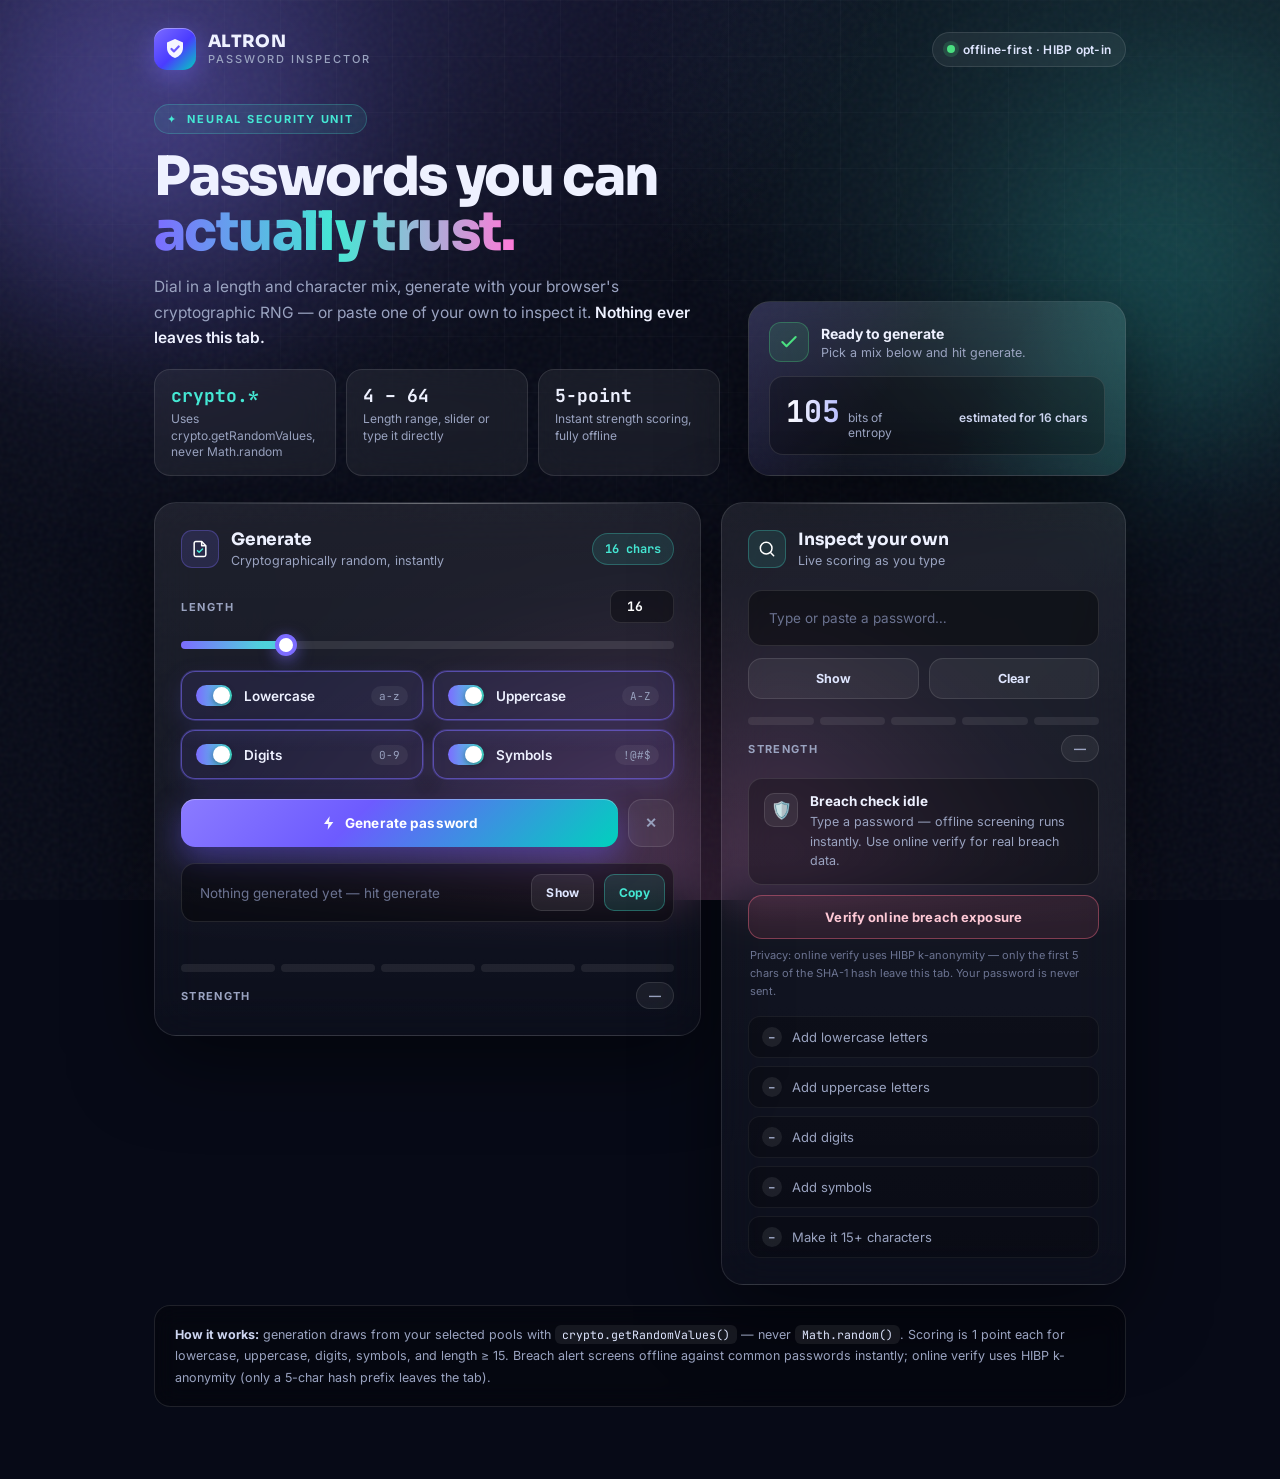
==== commit 9f37da21: "Add files via upload" ====
--- a/index.html
+++ b/index.html
@@ -1,556 +1,169 @@
-<!DOCTYPE html>
-<html lang="en">
-<head>
-<meta charset="UTF-8">
-<meta name="viewport" content="width=device-width, initial-scale=1.0">
-<title>ALTRON // Password Inspector</title>
-<link rel="preconnect" href="https://fonts.googleapis.com">
-<link rel="preconnect" href="https://fonts.gstatic.com" crossorigin>
-<link href="https://fonts.googleapis.com/css2?family=Inter:wght@400;500;600;700&family=Sora:wght@600;700;800&family=JetBrains+Mono:wght@500;600;700&display=swap" rel="stylesheet">
-<style>
-  :root{
-    --bg: #070a17;
-    --violet: #7c6cff;
-    --cyan: #45e8d4;
-    --pink: #ff7ad9;
-    --amber: #ffb454;
-    --text: #eef1ff;
-    --muted: #9aa3c0;
-    --muted-2: #6b7391;
-    --glass: rgba(255,255,255,0.06);
-    --glass-2: rgba(255,255,255,0.03);
-    --line: rgba(255,255,255,0.11);
-    --danger: #ff6b8a;
-    --warn: #ffb454;
-    --ok: #45e8d4;
-    --great: #7df7a2;
-    --radius: 22px;
-    --shadow: 0 24px 80px rgba(0,0,0,0.5);
-  }
-  *{box-sizing:border-box;}
-  html,body{margin:0;padding:0;}
-  body{
-    background: var(--bg);
-    color: var(--text);
-    font-family: 'Inter', system-ui, sans-serif;
-    min-height:100vh;
-    overflow-x:hidden;
-    -webkit-font-smoothing:antialiased;
-  }
-
-  /* ---------- Aurora background ---------- */
-  .bg{position:fixed;inset:0;z-index:0;overflow:hidden;background:
-    radial-gradient(1200px 800px at 15% -10%, rgba(124,108,255,0.22), transparent 60%),
-    radial-gradient(1000px 700px at 95% 10%, rgba(69,232,212,0.14), transparent 60%),
-    radial-gradient(900px 700px at 50% 110%, rgba(255,122,217,0.13), transparent 60%),
-    var(--bg);
-  }
-  .orb{position:absolute;border-radius:50%;filter:blur(90px);opacity:.55;mix-blend-mode:screen;}
-  .orb-1{width:560px;height:560px;left:-140px;top:-160px;background:radial-gradient(circle, #7c6cff, transparent 70%);animation:drift1 18s ease-in-out infinite;}
-  .orb-2{width:480px;height:480px;right:-120px;top:6%;background:radial-gradient(circle, #1fb6a6, transparent 70%);opacity:.4;animation:drift2 22s ease-in-out infinite;}
-  .orb-3{width:620px;height:620px;left:30%;bottom:-320px;background:radial-gradient(circle, #ff7ad9, transparent 70%);opacity:.22;animation:drift1 26s ease-in-out infinite reverse;}
-  @keyframes drift1{0%,100%{transform:translate(0,0) scale(1);}50%{transform:translate(60px,40px) scale(1.08);}}
-  @keyframes drift2{0%,100%{transform:translate(0,0) scale(1);}50%{transform:translate(-50px,60px) scale(1.12);}}
-  .grain{position:absolute;inset:0;opacity:.05;background-image:url("data:image/svg+xml,%3Csvg viewBox='0 0 200 200' xmlns='http://www.w3.org/2000/svg'%3E%3Cfilter id='n'%3E%3CfeTurbulence type='fractalNoise' baseFrequency='0.9' stitchTiles='stitch'/%3E%3C/filter%3E%3Crect width='100%25' height='100%25' filter='url(%23n)'/%3E%3C/svg%3E");}
-  .grid-lines{position:absolute;inset:0;background-image:linear-gradient(rgba(255,255,255,0.025) 1px, transparent 1px),linear-gradient(90deg, rgba(255,255,255,0.025) 1px, transparent 1px);background-size:56px 56px;mask-image:radial-gradient(ellipse 90% 70% at 50% 20%, black 30%, transparent 75%);}
-
-  .wrap{position:relative;z-index:2;max-width:1020px;margin:0 auto;padding:28px 24px 72px;}
-
-  /* ---------- Top nav ---------- */
-  .nav{display:flex;align-items:center;justify-content:space-between;gap:16px;margin-bottom:34px;}
-  .brand{display:flex;align-items:center;gap:12px;}
-  .logo{width:42px;height:42px;border-radius:13px;display:grid;place-items:center;background:linear-gradient(135deg, var(--violet), #4a3cff 55%, #00d1bd);box-shadow:0 8px 28px rgba(124,108,255,0.45), inset 0 1px 0 rgba(255,255,255,0.35);}
-  .logo svg{width:24px;height:24px;}
-  .brand-name{font-family:'Sora',sans-serif;font-weight:800;font-size:17px;letter-spacing:.02em;line-height:1;}
-  .brand-name small{display:block;font-family:'Inter',sans-serif;font-weight:500;font-size:11px;letter-spacing:.18em;color:var(--muted);margin-top:4px;}
-  .pill{display:inline-flex;align-items:center;gap:8px;font-size:12px;font-weight:600;letter-spacing:.02em;color:#dfe6ff;background:rgba(255,255,255,0.06);border:1px solid var(--line);padding:9px 14px;border-radius:999px;backdrop-filter:blur(12px);}
-  .pill .pulse{width:8px;height:8px;border-radius:50%;background:#4ade80;box-shadow:0 0 0 4px rgba(74,222,128,0.18);animation:pulseDot 1.8s ease-in-out infinite;}
-  @keyframes pulseDot{0%,100%{transform:scale(1);opacity:1;}50%{transform:scale(.8);opacity:.7;}}
-
-  /* ---------- Hero ---------- */
-  .hero{display:grid;grid-template-columns:1.2fr .8fr;gap:28px;align-items:end;margin-bottom:26px;}
-  @media(max-width:860px){.hero{grid-template-columns:1fr;}}
-  .eyebrow{display:inline-flex;align-items:center;gap:8px;font-size:11px;font-weight:700;letter-spacing:.16em;color:var(--cyan);background:rgba(69,232,212,0.09);border:1px solid rgba(69,232,212,0.24);padding:7px 12px;border-radius:999px;margin-bottom:16px;}
-  h1{font-family:'Sora',sans-serif;font-weight:800;font-size:clamp(34px,5vw,54px);line-height:1.02;letter-spacing:-0.03em;margin:0 0 14px;}
-  h1 .grad{background:linear-gradient(90deg, var(--violet) 0%, var(--cyan) 50%, var(--pink) 100%);-webkit-background-clip:text;background-clip:text;color:transparent;}
-  .lede{font-size:15.5px;line-height:1.65;color:var(--muted);margin:0;max-width:560px;}
-  .lede b{color:var(--text);font-weight:600;}
-  .hero-stats{display:flex;gap:10px;flex-wrap:wrap;margin-top:18px;}
-  .stat{flex:1;min-width:140px;background:var(--glass);border:1px solid var(--line);border-radius:16px;padding:14px 16px;backdrop-filter:blur(18px);}
-  .stat strong{display:block;font-family:'JetBrains Mono',monospace;font-size:18px;margin-bottom:4px;}
-  .stat span{font-size:12px;color:var(--muted);line-height:1.4;display:block;}
-
-  /* status card */
-  .status-card{background:linear-gradient(180deg, rgba(255,255,255,0.09), rgba(255,255,255,0.03));border:1px solid var(--line);border-radius:var(--radius);padding:20px;box-shadow:var(--shadow);backdrop-filter:blur(24px);position:relative;overflow:hidden;}
-  .status-card::after{content:"";position:absolute;inset:0;background:linear-gradient(120deg, rgba(124,108,255,0.16), transparent 40%, transparent 60%, rgba(69,232,212,0.12));pointer-events:none;}
-  .status-head{display:flex;align-items:center;gap:12px;margin-bottom:14px;position:relative;z-index:1;}
-  .status-dot{width:40px;height:40px;border-radius:12px;display:grid;place-items:center;background:rgba(74,222,128,0.12);border:1px solid rgba(74,222,128,0.3);flex-shrink:0;}
-  .status-dot.thinking{background:rgba(255,180,84,0.12);border-color:rgba(255,180,84,0.4);}
-  .status-dot.thinking svg{animation:spin 1s linear infinite;}
-  @keyframes spin{to{transform:rotate(360deg);}}
-  .status-head h3{margin:0;font-size:14px;font-weight:700;}
-  .status-head p{margin:3px 0 0;font-size:12.5px;color:var(--muted);}
-  .entropy{position:relative;z-index:1;display:flex;align-items:baseline;gap:8px;background:rgba(0,0,0,0.28);border:1px solid var(--line);border-radius:14px;padding:14px 16px;}
-  .entropy strong{font-family:'JetBrains Mono',monospace;font-size:30px;font-weight:700;background:linear-gradient(90deg,#fff, #b9bfff);-webkit-background-clip:text;background-clip:text;color:transparent;}
-  .entropy span{font-size:12px;color:var(--muted);}
-
-  /* ---------- Main grid ---------- */
-  .grid{display:grid;grid-template-columns:1.15fr .85fr;gap:20px;align-items:start;}
-  @media(max-width:860px){.grid{grid-template-columns:1fr;}}
-  .card{background:linear-gradient(180deg, rgba(255,255,255,0.08), rgba(255,255,255,0.025));border:1px solid var(--line);border-radius:var(--radius);padding:26px;box-shadow:var(--shadow);backdrop-filter:blur(24px);position:relative;overflow:hidden;}
-  .card::before{content:"";position:absolute;top:0;left:24px;right:24px;height:1px;background:linear-gradient(90deg, transparent, rgba(255,255,255,0.35), transparent);}
-  .card-head{display:flex;align-items:center;gap:12px;margin-bottom:22px;}
-  .icon{width:38px;height:38px;border-radius:11px;display:grid;place-items:center;flex-shrink:0;background:rgba(124,108,255,0.14);border:1px solid rgba(124,108,255,0.32);}
-  .icon.teal{background:rgba(69,232,212,0.1);border-color:rgba(69,232,212,0.28);}
-  .icon svg{width:20px;height:20px;}
-  .card-head h2{margin:0;font-family:'Sora',sans-serif;font-size:17px;font-weight:700;letter-spacing:-0.01em;}
-  .card-head p{margin:3px 0 0;font-size:12.5px;color:var(--muted);}
-  .len-pill{margin-left:auto;font-family:'JetBrains Mono',monospace;font-size:12px;font-weight:700;color:var(--cyan);background:rgba(69,232,212,0.1);border:1px solid rgba(69,232,212,0.28);padding:7px 12px;border-radius:999px;white-space:nowrap;}
-
-  .field-label{font-size:11px;font-weight:700;letter-spacing:.14em;text-transform:uppercase;color:var(--muted);margin:0 0 10px;display:flex;justify-content:space-between;align-items:center;}
-  .len-input{width:64px;background:rgba(0,0,0,0.35);border:1px solid var(--line);color:#fff;font-family:'JetBrains Mono',monospace;font-size:13px;font-weight:700;text-align:center;border-radius:10px;padding:7px 6px;outline:none;}
-  .len-input:focus{border-color:var(--violet);box-shadow:0 0 0 3px rgba(124,108,255,0.25);}
-
-  input[type=range]{width:100%;appearance:none;-webkit-appearance:none;height:8px;border-radius:999px;margin:4px 0 22px;background:linear-gradient(90deg, var(--violet), var(--cyan) var(--fill,30%), rgba(255,255,255,0.1) var(--fill,30%));outline:none;cursor:pointer;}
-  input[type=range]::-webkit-slider-thumb{-webkit-appearance:none;width:22px;height:22px;border-radius:50%;background:#fff;border:4px solid var(--violet);box-shadow:0 4px 16px rgba(124,108,255,0.6);cursor:grab;}
-  input[type=range]::-moz-range-thumb{width:16px;height:16px;border-radius:50%;background:#fff;border:4px solid var(--violet);box-shadow:0 4px 16px rgba(124,108,255,0.6);cursor:grab;}
-
-  .toggles{display:grid;grid-template-columns:1fr 1fr;gap:10px;margin-bottom:20px;}
-  @media(max-width:480px){.toggles{grid-template-columns:1fr;}}
-  .toggle{display:flex;align-items:center;gap:12px;border:1px solid var(--line);background:rgba(0,0,0,0.22);border-radius:14px;padding:13px 14px;cursor:pointer;transition:all .18s;user-select:none;}
-  .toggle:hover{border-color:rgba(255,255,255,0.22);transform:translateY(-1px);}
-  .toggle.active{border-color:rgba(124,108,255,0.55);background:rgba(124,108,255,0.1);box-shadow:0 0 0 1px rgba(124,108,255,0.25), 0 8px 24px rgba(124,108,255,0.15);}
-  .switch{width:36px;height:21px;border-radius:999px;background:rgba(255,255,255,0.14);position:relative;flex-shrink:0;transition:background .18s;}
-  .toggle.active .switch{background:linear-gradient(90deg, var(--violet), var(--cyan));}
-  .switch::after{content:"";position:absolute;top:2px;left:2px;width:17px;height:17px;border-radius:50%;background:#fff;transition:left .18s;box-shadow:0 2px 6px rgba(0,0,0,0.4);}
-  .toggle.active .switch::after{left:17px;}
-  .toggle .tlabel{font-size:13.5px;font-weight:600;}
-  .toggle .tsample{font-family:'JetBrains Mono',monospace;font-size:11px;color:var(--muted);margin-left:auto;background:rgba(255,255,255,0.06);padding:3px 8px;border-radius:999px;}
-
-  .genrow{display:flex;gap:10px;margin-bottom:16px;}
-  button{font-family:'Inter',sans-serif;font-weight:700;font-size:13.5px;letter-spacing:.01em;border:none;cursor:pointer;padding:15px 20px;border-radius:14px;transition:transform .12s, box-shadow .18s, filter .18s;display:inline-flex;align-items:center;justify-content:center;gap:8px;}
-  button:active{transform:translateY(1px) scale(0.99);}
-  .btn-primary{flex:1;background:linear-gradient(135deg, #8b7bff 0%, #6d5bff 40%, #00d1bd 100%);color:#fff;box-shadow:0 12px 32px rgba(109,91,255,0.45), inset 0 1px 0 rgba(255,255,255,0.3);}
-  .btn-primary:hover{filter:brightness(1.08);box-shadow:0 16px 40px rgba(109,91,255,0.6), inset 0 1px 0 rgba(255,255,255,0.3);}
-  .btn-primary:disabled{opacity:.6;cursor:wait;filter:saturate(.7);}
-  .btn-icon{padding:15px 16px;background:rgba(255,255,255,0.06);color:var(--muted);border:1px solid var(--line);flex-shrink:0;}
-  .btn-icon:hover{color:var(--text);border-color:rgba(255,255,255,0.24);}
-
-  .output{display:flex;align-items:center;gap:10px;background:rgba(0,0,0,0.4);border:1px solid var(--line);border-radius:14px;padding:8px 8px 8px 18px;margin-bottom:10px;position:relative;}
-  .output:focus-within{border-color:rgba(124,108,255,0.6);box-shadow:0 0 0 3px rgba(124,108,255,0.18);}
-  .output input{flex:1;min-width:0;background:transparent;border:none;outline:none;color:#fff;font-family:'JetBrains Mono',monospace;font-size:16px;letter-spacing:0.02em;padding:10px 0;}
-  .output input::placeholder{color:var(--muted-2);font-family:'Inter',sans-serif;font-size:13.5px;letter-spacing:normal;}
-  .mini-btn{font-size:12px;font-weight:700;padding:10px 14px;border-radius:10px;background:rgba(255,255,255,0.07);color:#dfe6ff;border:1px solid var(--line);white-space:nowrap;}
-  .mini-btn:hover{background:rgba(255,255,255,0.12);}
-  .mini-btn.accent{background:rgba(69,232,212,0.12);border-color:rgba(69,232,212,0.32);color:var(--cyan);}
-  .mini-btn.accent:hover{background:rgba(69,232,212,0.2);}
-
-  .toast{font-size:12px;font-weight:600;color:var(--great);height:18px;margin:0 2px 14px;opacity:0;transform:translateY(-4px);transition:all .25s;display:flex;align-items:center;gap:6px;}
-  .toast.show{opacity:1;transform:translateY(0);}
-
-  .meter-track{display:flex;gap:6px;margin-bottom:10px;}
-  .meter-seg{flex:1;height:8px;background:rgba(255,255,255,0.08);border-radius:999px;transition:all .3s;}
-  .meter-label{display:flex;justify-content:space-between;align-items:center;font-size:11px;font-weight:700;letter-spacing:.12em;text-transform:uppercase;color:var(--muted);}
-  .strength-text{font-size:12px;letter-spacing:.04em;padding:5px 12px;border-radius:999px;background:rgba(255,255,255,0.06);border:1px solid var(--line);}
-
-  .check-row{display:flex;align-items:center;background:rgba(0,0,0,0.4);border:1px solid var(--line);border-radius:14px;padding:16px 18px;margin-bottom:12px;}
-  .check-row:focus-within{border-color:rgba(69,232,212,0.5);box-shadow:0 0 0 3px rgba(69,232,212,0.14);}
-  .check-row input{flex:1;min-width:0;background:transparent;border:none;outline:none;color:#fff;font-family:'JetBrains Mono',monospace;font-size:15px;}
-  .check-row input::placeholder{color:var(--muted-2);font-family:'Inter',sans-serif;font-size:13.5px;}
-  .row-2{display:flex;gap:10px;margin-bottom:18px;}
-  .row-2 button{flex:1;padding:12px;font-size:12.5px;background:rgba(255,255,255,0.06);color:#dfe6ff;border:1px solid var(--line);}
-  .row-2 button:hover{background:rgba(255,255,255,0.1);}
-
-  .tips{list-style:none;margin:16px 0 0;padding:0;display:flex;flex-direction:column;gap:8px;}
-  .tips li{display:flex;align-items:center;gap:10px;font-size:13px;color:var(--muted);background:rgba(0,0,0,0.22);border:1px solid rgba(255,255,255,0.06);padding:10px 13px;border-radius:12px;}
-  .tips li.done{color:var(--great);border-color:rgba(125,247,162,0.22);background:rgba(125,247,162,0.06);}
-  .tips li .tick{width:20px;height:20px;border-radius:50%;display:grid;place-items:center;flex-shrink:0;background:rgba(255,255,255,0.08);font-size:11px;font-weight:800;}
-  .tips li.done .tick{background:rgba(125,247,162,0.18);}
-
-  .scope{margin-top:20px;background:rgba(0,0,0,0.28);border:1px solid var(--line);border-radius:16px;padding:18px 20px;font-size:12.5px;line-height:1.7;color:var(--muted);backdrop-filter:blur(12px);}
-  .scope b{color:#cdd5f0;}
-  .scope code{font-family:'JetBrains Mono',monospace;font-size:11.5px;background:rgba(255,255,255,0.07);padding:2px 7px;border-radius:6px;color:#dfe6ff;}
-
-  @media (prefers-reduced-motion: reduce){
-    *{animation:none !important;transition:none !important;}
-  }
-</style>
-</head>
-<body>
-<div class="bg">
-  <div class="grid-lines"></div>
-  <div class="orb orb-1"></div>
-  <div class="orb orb-2"></div>
-  <div class="orb orb-3"></div>
-  <div class="grain"></div>
-</div>
-
-<div class="wrap">
-  <nav class="nav">
-    <div class="brand">
-      <div class="logo">
-        <svg viewBox="0 0 24 24" fill="none"><path d="M12 2l8 3.5v5.2c0 5-3.4 8.6-8 10.3-4.6-1.7-8-5.3-8-10.3V5.5L12 2z" fill="rgba(255,255,255,0.95)"/><path d="M8.5 12l2.4 2.4L15.7 9.5" stroke="#6d5bff" stroke-width="2.2" stroke-linecap="round" stroke-linejoin="round"/></svg>
-      </div>
-      <div class="brand-name">ALTRON<small>PASSWORD INSPECTOR</small></div>
-    </div>
-    <div class="pill"><span class="pulse"></span>100% local &middot; zero network</div>
-  </nav>
-
-  <div class="hero">
-    <div>
-      <div class="eyebrow">✦ &nbsp;NEURAL SECURITY UNIT</div>
-      <h1>Passwords you can <span class="grad">actually trust.</span></h1>
-      <p class="lede">Dial in a length and character mix, generate with your browser's cryptographic RNG — or paste one of your own to inspect it. <b>Nothing ever leaves this tab.</b></p>
-      <div class="hero-stats">
-        <div class="stat"><strong style="color:var(--cyan)">crypto.*</strong><span>Uses crypto.getRandomValues, never Math.random</span></div>
-        <div class="stat"><strong>4 – 64</strong><span>Length range, slider or type it directly</span></div>
-        <div class="stat"><strong>5-point</strong><span>Instant strength scoring, fully offline</span></div>
-      </div>
-    </div>
-    <div class="status-card">
-      <div class="status-head">
-        <div class="status-dot" id="statusDot">
-          <svg id="statusIcon" width="20" height="20" viewBox="0 0 24 24" fill="none"><path d="M20 6L9 17l-5-5" stroke="#4ade80" stroke-width="2.5" stroke-linecap="round" stroke-linejoin="round"/></svg>
-        </div>
-        <div>
-          <h3 id="statusTitle">Ready to generate</h3>
-          <p id="statusSub">Pick a mix below and hit generate.</p>
-        </div>
-      </div>
-      <div class="entropy">
-        <strong id="entropyVal">—</strong>
-        <span>bits of<br>entropy</span>
-        <span id="crackTime" style="margin-left:auto;text-align:right;font-weight:600;color:#cdd5f0;"></span>
-      </div>
-    </div>
-  </div>
-
-  <div class="grid">
-    <div class="card">
-      <div class="card-head">
-        <div class="icon">
-          <svg viewBox="0 0 24 24" fill="none"><path d="M14 3H7a2 2 0 00-2 2v14a2 2 0 002 2h10a2 2 0 002-2V8l-5-5z" stroke="white" stroke-width="1.8" stroke-linejoin="round"/><path d="M14 3v5h5" stroke="white" stroke-width="1.8" stroke-linejoin="round"/><path d="M9 14l2 2 4-4" stroke="#45e8d4" stroke-width="1.8" stroke-linecap="round" stroke-linejoin="round"/></svg>
-        </div>
-        <div>
-          <h2>Generate</h2>
-          <p>Cryptographically random, instantly</p>
-        </div>
-        <div class="len-pill"><span id="lenPill">16</span>&nbsp;chars</div>
-      </div>
-
-      <div class="field-label">
-        <span>Length</span>
-        <span><input type="number" class="len-input" id="lenInput" min="4" max="64" value="16"></span>
-      </div>
-      <input type="range" id="lenSlider" min="4" max="64" value="16">
-
-      <div class="toggles">
-        <div class="toggle active" data-set="lc" role="switch" aria-checked="true" tabindex="0"><div class="switch"></div><div class="tlabel">Lowercase</div><div class="tsample">a-z</div></div>
-        <div class="toggle active" data-set="uc" role="switch" aria-checked="true" tabindex="0"><div class="switch"></div><div class="tlabel">Uppercase</div><div class="tsample">A-Z</div></div>
-        <div class="toggle active" data-set="dig" role="switch" aria-checked="true" tabindex="0"><div class="switch"></div><div class="tlabel">Digits</div><div class="tsample">0-9</div></div>
-        <div class="toggle active" data-set="punc" role="switch" aria-checked="true" tabindex="0"><div class="switch"></div><div class="tlabel">Symbols</div><div class="tsample">!@#$</div></div>
-      </div>
-
-      <div class="genrow">
-        <button class="btn-primary" id="genBtn">
-          <svg width="16" height="16" viewBox="0 0 24 24" fill="none"><path d="M13 2L4.5 13.5H11L10 22l8.5-11.5H12L13 2z" fill="white" opacity="0.95"/></svg>
-          <span id="genBtnText">Generate password</span>
-        </button>
-        <button class="btn-icon" id="clearBtn" title="Clear">✕</button>
-      </div>
-
-      <div class="output">
-        <input type="password" id="pwOut" readonly placeholder="Nothing generated yet — hit generate">
-        <button class="mini-btn" id="showBtn">Show</button>
-        <button class="mini-btn accent" id="copyBtn">Copy</button>
-      </div>
-      <div class="toast" id="genToast">✓ Copied to clipboard</div>
-
-      <div class="meter-track">
-        <div class="meter-seg" id="seg1"></div>
-        <div class="meter-seg" id="seg2"></div>
-        <div class="meter-seg" id="seg3"></div>
-        <div class="meter-seg" id="seg4"></div>
-        <div class="meter-seg" id="seg5"></div>
-      </div>
-      <div class="meter-label">
-        <span>Strength</span>
-        <span class="strength-text" id="strengthText">—</span>
-      </div>
-    </div>
-
-    <div class="card">
-      <div class="card-head">
-        <div class="icon teal">
-          <svg viewBox="0 0 24 24" fill="none"><circle cx="11" cy="11" r="7" stroke="white" stroke-width="1.8"/><path d="M20 20l-3.5-3.5" stroke="white" stroke-width="1.8" stroke-linecap="round"/></svg>
-        </div>
-        <div>
-          <h2>Inspect your own</h2>
-          <p>Live scoring as you type</p>
-        </div>
-      </div>
-      <div class="check-row">
-        <input type="password" id="checkInput" placeholder="Type or paste a password…" autocomplete="off" spellcheck="false">
-      </div>
-      <div class="row-2">
-        <button id="checkShowBtn">Show</button>
-        <button id="checkClearBtn">Clear</button>
-      </div>
-      <div class="meter-track">
-        <div class="meter-seg" id="cseg1"></div>
-        <div class="meter-seg" id="cseg2"></div>
-        <div class="meter-seg" id="cseg3"></div>
-        <div class="meter-seg" id="cseg4"></div>
-        <div class="meter-seg" id="cseg5"></div>
-      </div>
-      <div class="meter-label">
-        <span>Strength</span>
-        <span class="strength-text" id="checkStrengthText">—</span>
-      </div>
-      <ul class="tips" id="tips">
-        <li data-tip="lc"><span class="tick">–</span>Add lowercase letters</li>
-        <li data-tip="uc"><span class="tick">–</span>Add uppercase letters</li>
-        <li data-tip="dig"><span class="tick">–</span>Add digits</li>
-        <li data-tip="punc"><span class="tick">–</span>Add symbols</li>
-        <li data-tip="len"><span class="tick">–</span>Make it 15+ characters</li>
-      </ul>
-    </div>
-  </div>
-
-  <div class="scope">
-    <b>How it works:</b> generation draws from your selected pools with <code>crypto.getRandomValues()</code> — never <code>Math.random()</code>. Scoring is 1 point each for lowercase, uppercase, digits, symbols, and length ≥ 15. It's a quick sanity check, not a breach-database lookup.
-  </div>
-</div>
-
-<script>
-  const pools = {
-    lc: "abcdefghijklmnopqrstuvwxyz",
-    uc: "ABCDEFGHIJKLMNOPQRSTUVWXYZ",
-    dig: "0123456789",
-    punc: "!\"#$%&'()*+,-./:;<=>?@[\\]^_`{|}~"
-  };
-  const active = { lc: true, uc: true, dig: true, punc: true };
-
-  const lenSlider = document.getElementById('lenSlider');
-  const lenInput = document.getElementById('lenInput');
-  const lenPill = document.getElementById('lenPill');
-  const pwOut = document.getElementById('pwOut');
-  const genBtn = document.getElementById('genBtn');
-  const genBtnText = document.getElementById('genBtnText');
-  const clearBtn = document.getElementById('clearBtn');
-  const showBtn = document.getElementById('showBtn');
-  const copyBtn = document.getElementById('copyBtn');
-  const genToast = document.getElementById('genToast');
-  const strengthText = document.getElementById('strengthText');
-  const segs = [1,2,3,4,5].map(n => document.getElementById('seg'+n));
-  const statusDot = document.getElementById('statusDot');
-  const statusTitle = document.getElementById('statusTitle');
-  const statusSub = document.getElementById('statusSub');
-  const entropyVal = document.getElementById('entropyVal');
-  const crackTime = document.getElementById('crackTime');
-
-  const checkInput = document.getElementById('checkInput');
-  const checkShowBtn = document.getElementById('checkShowBtn');
-  const checkClearBtn = document.getElementById('checkClearBtn');
-  const checkStrengthText = document.getElementById('checkStrengthText');
-  const csegs = [1,2,3,4,5].map(n => document.getElementById('cseg'+n));
-
-  let pwVisible = false;
-  let checkVisible = false;
-
-  function paintSlider(){
-    const pct = ((lenSlider.value - 4) / (64 - 4)) * 100;
-    lenSlider.style.setProperty('--fill', pct + '%');
-  }
-
-  function setLength(val){
-    val = Math.max(4, Math.min(64, parseInt(val, 10) || 4));
-    lenSlider.value = val;
-    lenInput.value = val;
-    lenPill.textContent = val;
-    paintSlider();
-    updateEntropyPreview();
-  }
-  lenSlider.addEventListener('input', () => setLength(lenSlider.value));
-  lenInput.addEventListener('input', () => setLength(lenInput.value));
-
-  function poolSize(){
-    let n = 0;
-    Object.keys(active).forEach(k => { if (active[k]) n += pools[k].length; });
-    return n;
-  }
-  function updateEntropyPreview(){
-    const size = poolSize();
-    const len = parseInt(lenInput.value, 10) || 0;
-    if (!size) { entropyVal.textContent = '—'; crackTime.textContent = ''; return; }
-    if (!pwOut.value) {
-      const bits = Math.round(len * Math.log2(size));
-      entropyVal.textContent = bits;
-      crackTime.textContent = 'estimated for ' + len + ' chars';
-    }
-  }
-
-  function setStatus(mode, title, sub){
-    statusDot.classList.toggle('thinking', mode === 'thinking');
-    document.getElementById('statusIcon').innerHTML = mode === 'thinking'
-      ? '<circle cx="12" cy="12" r="8" stroke="#ffb454" stroke-width="2.5" stroke-dasharray="12 8" stroke-linecap="round" fill="none"/>'
-      : '<path d="M20 6L9 17l-5-5" stroke="#4ade80" stroke-width="2.5" stroke-linecap="round" stroke-linejoin="round"/>';
-    document.querySelector('#statusDot svg').setAttribute('stroke', mode === 'thinking' ? '#ffb454' : '#4ade80');
-    statusTitle.textContent = title;
-    statusSub.textContent = sub;
-  }
-
-  document.querySelectorAll('.toggle').forEach(t => {
-    const flip = () => {
-      const key = t.dataset.set;
-      const count = Object.values(active).filter(Boolean).length;
-      if (active[key] && count === 1) return;
-      active[key] = !active[key];
-      t.classList.toggle('active', active[key]);
-      t.setAttribute('aria-checked', active[key]);
-      updateEntropyPreview();
-    };
-    t.addEventListener('click', flip);
-    t.addEventListener('keydown', e => { if (e.key === 'Enter' || e.key === ' ') { e.preventDefault(); flip(); } });
-  });
-
-  function securePassword(length, pool) {
-    const bytes = new Uint32Array(length);
-    crypto.getRandomValues(bytes);
-    let out = "";
-    for (let i = 0; i < length; i++) out += pool[bytes[i] % pool.length];
-    return out;
-  }
-
-  function strength(password) {
-    let score = 0;
-    if (/[a-z]/.test(password)) score++;
-    if (/[A-Z]/.test(password)) score++;
-    if (/[0-9]/.test(password)) score++;
-    if (/[!-\/:-@\[-`{-~]/.test(password)) score++;
-    if (password.length >= 15) score++;
-    const labels = ["Weak", "Weak", "Average", "Strong", "Very strong"];
-    const colors = ["#ff6b8a", "#ff6b8a", "#ffb454", "#45e8d4", "#7df7a2"];
-    const idx = Math.max(0, score - 1);
-    return { label: labels[idx], color: colors[idx], filled: score };
-  }
-
-  function renderStrength(password, segments, label){
-    if (!password) {
-      segments.forEach(s => { s.style.background = 'rgba(255,255,255,0.08)'; s.style.boxShadow = 'none'; });
-      label.textContent = '—';
-      label.style.color = 'var(--muted)';
-      label.style.borderColor = 'var(--line)';
-      label.style.background = 'rgba(255,255,255,0.06)';
-      return;
-    }
-    const { label: text, color, filled } = strength(password);
-    segments.forEach((s, i) => {
-      s.style.background = i < filled ? color : 'rgba(255,255,255,0.08)';
-      s.style.boxShadow = i < filled ? `0 0 12px ${color}66` : 'none';
-    });
-    label.textContent = text;
-    label.style.color = color;
-    label.style.borderColor = color + '55';
-    label.style.background = color + '14';
-  }
-
-  function updateTips(pw){
-    const checks = {
-      lc: /[a-z]/.test(pw),
-      uc: /[A-Z]/.test(pw),
-      dig: /[0-9]/.test(pw),
-      punc: /[!-\/:-@\[-`{-~]/.test(pw),
-      len: pw.length >= 15
-    };
-    document.querySelectorAll('#tips li').forEach(li => {
-      const ok = checks[li.dataset.tip];
-      li.classList.toggle('done', !!ok && pw.length > 0);
-      li.querySelector('.tick').textContent = (!!ok && pw.length > 0) ? '✓' : '–';
-    });
-  }
-
-  function resetOutput(){
-    pwOut.value = "";
-    pwVisible = false;
-    pwOut.type = "password";
-    showBtn.textContent = "Show";
-    renderStrength("", segs, strengthText);
-    entropyVal.textContent = '—';
-    crackTime.textContent = '';
-    updateEntropyPreview();
-    setStatus('idle', 'Ready to generate', 'Pick a mix below and hit generate.');
-  }
-
-  function generate() {
-    let pool = "";
-    Object.keys(active).forEach(k => { if (active[k]) pool += pools[k]; });
-    if (!pool) return;
-    resetOutput();
-    genBtn.disabled = true;
-    genBtnText.textContent = 'Forging…';
-    setStatus('thinking', 'Forging password…', 'Pulling entropy from your device.');
-
-    setTimeout(() => {
-      const length = parseInt(lenInput.value, 10);
-      const pw = securePassword(length, pool);
-      pwOut.value = pw;
-      pwVisible = false;
-      pwOut.type = "password";
-      showBtn.textContent = "Show";
-      renderStrength(pw, segs, strengthText);
-      const bits = Math.round(length * Math.log2(pool.length));
-      entropyVal.textContent = bits;
-      crackTime.textContent = bits >= 80 ? 'excellent — hard to brute-force' : bits >= 60 ? 'solid for most accounts' : 'consider a longer length';
-      setStatus('idle', 'Fresh password ready', length + ' chars · ' + strength(pw).label.toLowerCase() + ' · click copy.');
-      genBtn.disabled = false;
-      genBtnText.textContent = 'Generate password';
-    }, 450);
-  }
-
-  genBtn.addEventListener('click', generate);
-  clearBtn.addEventListener('click', resetOutput);
-
-  showBtn.addEventListener('click', () => {
-    if (!pwOut.value) return;
-    pwVisible = !pwVisible;
-    pwOut.type = pwVisible ? "text" : "password";
-    showBtn.textContent = pwVisible ? "Hide" : "Show";
-  });
-
-  copyBtn.addEventListener('click', async () => {
-    if (!pwOut.value) return;
-    try { await navigator.clipboard.writeText(pwOut.value); }
-    catch(e){
-      pwOut.select(); document.execCommand('copy');
-    }
-    genToast.classList.add('show');
-    copyBtn.textContent = 'Copied ✓';
-    setTimeout(() => { genToast.classList.remove('show'); copyBtn.textContent = 'Copy'; }, 1300);
-  });
-
-  checkInput.addEventListener('input', () => {
-    renderStrength(checkInput.value, csegs, checkStrengthText);
-    updateTips(checkInput.value);
-  });
-  checkShowBtn.addEventListener('click', () => {
-    checkVisible = !checkVisible;
-    checkInput.type = checkVisible ? "text" : "password";
-    checkShowBtn.textContent = checkVisible ? "Hide" : "Show";
-  });
-  checkClearBtn.addEventListener('click', () => {
-    checkInput.value = "";
-    checkVisible = false;
-    checkInput.type = "password";
-    checkShowBtn.textContent = "Show";
-    renderStrength("", csegs, checkStrengthText);
-    updateTips("");
-  });
-
-  resetOutput();
-  renderStrength("", csegs, checkStrengthText);
-  updateTips("");
-  paintSlider();
-</script>
-</body>
-</html>
+<!DOCTYPE html>
+<html lang="en">
+<head>
+<meta charset="UTF-8">
+<meta name="viewport" content="width=device-width, initial-scale=1.0">
+<title>ALTRON // Password Inspector</title>
+<link rel="preconnect" href="https://fonts.googleapis.com">
+<link rel="preconnect" href="https://fonts.gstatic.com" crossorigin>
+<link href="https://fonts.googleapis.com/css2?family=Inter:wght@400;500;600;700&family=Sora:wght@600;700;800&family=JetBrains+Mono:wght@500;600;700&display=swap" rel="stylesheet">
+<link rel="stylesheet" href="styles.css">
+</head>
+<body>
+<div class="bg">
+  <div class="grid-lines"></div>
+  <div class="orb orb-1"></div>
+  <div class="orb orb-2"></div>
+  <div class="orb orb-3"></div>
+  <div class="grain"></div>
+</div>
+
+<div class="wrap">
+  <nav class="nav">
+    <div class="brand">
+      <div class="logo">
+        <svg viewBox="0 0 24 24" fill="none"><path d="M12 2l8 3.5v5.2c0 5-3.4 8.6-8 10.3-4.6-1.7-8-5.3-8-10.3V5.5L12 2z" fill="rgba(255,255,255,0.95)"/><path d="M8.5 12l2.4 2.4L15.7 9.5" stroke="#6d5bff" stroke-width="2.2" stroke-linecap="round" stroke-linejoin="round"/></svg>
+      </div>
+      <div class="brand-name">ALTRON<small>PASSWORD INSPECTOR</small></div>
+    </div>
+    <div class="pill"><span class="pulse"></span>offline-first &middot; HIBP opt-in</div>
+  </nav>
+
+  <div class="hero">
+    <div>
+      <div class="eyebrow">✦ &nbsp;NEURAL SECURITY UNIT</div>
+      <h1>Passwords you can <span class="grad">actually trust.</span></h1>
+      <p class="lede">Dial in a length and character mix, generate with your browser's cryptographic RNG — or paste one of your own to inspect it. <b>Nothing ever leaves this tab.</b></p>
+      <div class="hero-stats">
+        <div class="stat"><strong style="color:var(--cyan)">crypto.*</strong><span>Uses crypto.getRandomValues, never Math.random</span></div>
+        <div class="stat"><strong>4 – 64</strong><span>Length range, slider or type it directly</span></div>
+        <div class="stat"><strong>5-point</strong><span>Instant strength scoring, fully offline</span></div>
+      </div>
+    </div>
+    <div class="status-card">
+      <div class="status-head">
+        <div class="status-dot" id="statusDot">
+          <svg id="statusIcon" width="20" height="20" viewBox="0 0 24 24" fill="none"><path d="M20 6L9 17l-5-5" stroke="#4ade80" stroke-width="2.5" stroke-linecap="round" stroke-linejoin="round"/></svg>
+        </div>
+        <div>
+          <h3 id="statusTitle">Ready to generate</h3>
+          <p id="statusSub">Pick a mix below and hit generate.</p>
+        </div>
+      </div>
+      <div class="entropy">
+        <strong id="entropyVal">—</strong>
+        <span>bits of<br>entropy</span>
+        <span id="crackTime" style="margin-left:auto;text-align:right;font-weight:600;color:#cdd5f0;"></span>
+      </div>
+    </div>
+  </div>
+
+  <div class="grid">
+    <div class="card">
+      <div class="card-head">
+        <div class="icon">
+          <svg viewBox="0 0 24 24" fill="none"><path d="M14 3H7a2 2 0 00-2 2v14a2 2 0 002 2h10a2 2 0 002-2V8l-5-5z" stroke="white" stroke-width="1.8" stroke-linejoin="round"/><path d="M14 3v5h5" stroke="white" stroke-width="1.8" stroke-linejoin="round"/><path d="M9 14l2 2 4-4" stroke="#45e8d4" stroke-width="1.8" stroke-linecap="round" stroke-linejoin="round"/></svg>
+        </div>
+        <div>
+          <h2>Generate</h2>
+          <p>Cryptographically random, instantly</p>
+        </div>
+        <div class="len-pill"><span id="lenPill">16</span>&nbsp;chars</div>
+      </div>
+
+      <div class="field-label">
+        <span>Length</span>
+        <span><input type="number" class="len-input" id="lenInput" min="4" max="64" value="16"></span>
+      </div>
+      <input type="range" id="lenSlider" min="4" max="64" value="16">
+
+      <div class="toggles">
+        <div class="toggle active" data-set="lc" role="switch" aria-checked="true" tabindex="0"><div class="switch"></div><div class="tlabel">Lowercase</div><div class="tsample">a-z</div></div>
+        <div class="toggle active" data-set="uc" role="switch" aria-checked="true" tabindex="0"><div class="switch"></div><div class="tlabel">Uppercase</div><div class="tsample">A-Z</div></div>
+        <div class="toggle active" data-set="dig" role="switch" aria-checked="true" tabindex="0"><div class="switch"></div><div class="tlabel">Digits</div><div class="tsample">0-9</div></div>
+        <div class="toggle active" data-set="punc" role="switch" aria-checked="true" tabindex="0"><div class="switch"></div><div class="tlabel">Symbols</div><div class="tsample">!@#$</div></div>
+      </div>
+
+      <div class="genrow">
+        <button class="btn-primary" id="genBtn">
+          <svg width="16" height="16" viewBox="0 0 24 24" fill="none"><path d="M13 2L4.5 13.5H11L10 22l8.5-11.5H12L13 2z" fill="white" opacity="0.95"/></svg>
+          <span id="genBtnText">Generate password</span>
+        </button>
+        <button class="btn-icon" id="clearBtn" title="Clear">✕</button>
+      </div>
+
+      <div class="output">
+        <input type="password" id="pwOut" readonly placeholder="Nothing generated yet — hit generate">
+        <button class="mini-btn" id="showBtn">Show</button>
+        <button class="mini-btn accent" id="copyBtn">Copy</button>
+      </div>
+      <div class="toast" id="genToast">✓ Copied to clipboard</div>
+
+      <div class="meter-track">
+        <div class="meter-seg" id="seg1"></div>
+        <div class="meter-seg" id="seg2"></div>
+        <div class="meter-seg" id="seg3"></div>
+        <div class="meter-seg" id="seg4"></div>
+        <div class="meter-seg" id="seg5"></div>
+      </div>
+      <div class="meter-label">
+        <span>Strength</span>
+        <span class="strength-text" id="strengthText">—</span>
+      </div>
+    </div>
+
+    <div class="card">
+      <div class="card-head">
+        <div class="icon teal">
+          <svg viewBox="0 0 24 24" fill="none"><circle cx="11" cy="11" r="7" stroke="white" stroke-width="1.8"/><path d="M20 20l-3.5-3.5" stroke="white" stroke-width="1.8" stroke-linecap="round"/></svg>
+        </div>
+        <div>
+          <h2>Inspect your own</h2>
+          <p>Live scoring as you type</p>
+        </div>
+      </div>
+      <div class="check-row">
+        <input type="password" id="checkInput" placeholder="Type or paste a password…" autocomplete="off" spellcheck="false">
+      </div>
+      <div class="row-2">
+        <button id="checkShowBtn">Show</button>
+        <button id="checkClearBtn">Clear</button>
+      </div>
+      <div class="meter-track">
+        <div class="meter-seg" id="cseg1"></div>
+        <div class="meter-seg" id="cseg2"></div>
+        <div class="meter-seg" id="cseg3"></div>
+        <div class="meter-seg" id="cseg4"></div>
+        <div class="meter-seg" id="cseg5"></div>
+      </div>
+      <div class="meter-label">
+        <span>Strength</span>
+        <span class="strength-text" id="checkStrengthText">—</span>
+      </div>
+      <div class="breach is-idle" id="breachBox" role="status" aria-live="polite">
+        <div class="breach-icon" id="breachIcon">🛡️</div>
+        <div class="breach-text">
+          <h4 id="breachTitle">Breach check idle</h4>
+          <p id="breachSub">Type a password — offline screening runs instantly. Use online verify for real breach data.</p>
+        </div>
+      </div>
+      <button class="btn-breach" id="breachBtn">Verify online breach exposure</button>
+      <p class="privacy-note">Privacy: online verify uses HIBP k-anonymity — only the first 5 chars of the SHA-1 hash leave this tab. Your password is never sent.</p>
+      <ul class="tips" id="tips">
+        <li data-tip="lc"><span class="tick">–</span>Add lowercase letters</li>
+        <li data-tip="uc"><span class="tick">–</span>Add uppercase letters</li>
+        <li data-tip="dig"><span class="tick">–</span>Add digits</li>
+        <li data-tip="punc"><span class="tick">–</span>Add symbols</li>
+        <li data-tip="len"><span class="tick">–</span>Make it 15+ characters</li>
+      </ul>
+    </div>
+  </div>
+
+  <div class="scope">
+    <b>How it works:</b> generation draws from your selected pools with <code>crypto.getRandomValues()</code> — never <code>Math.random()</code>. Scoring is 1 point each for lowercase, uppercase, digits, symbols, and length ≥ 15. Breach alert screens offline against common passwords instantly; online verify uses HIBP k-anonymity (only a 5-char hash prefix leaves the tab).
+  </div>
+</div>
+
+<script src="script.js" defer></script>
+</body>
+</html>
--- a/styles.css
+++ b/styles.css
@@ -0,0 +1,189 @@
+:root{
+    --bg: #070a17;
+    --violet: #7c6cff;
+    --cyan: #45e8d4;
+    --pink: #ff7ad9;
+    --amber: #ffb454;
+    --text: #eef1ff;
+    --muted: #9aa3c0;
+    --muted-2: #6b7391;
+    --glass: rgba(255,255,255,0.06);
+    --glass-2: rgba(255,255,255,0.03);
+    --line: rgba(255,255,255,0.11);
+    --danger: #ff6b8a;
+    --warn: #ffb454;
+    --ok: #45e8d4;
+    --great: #7df7a2;
+    --radius: 22px;
+    --shadow: 0 24px 80px rgba(0,0,0,0.5);
+  }
+  *{box-sizing:border-box;}
+  html,body{margin:0;padding:0;}
+  body{
+    background: var(--bg);
+    color: var(--text);
+    font-family: 'Inter', system-ui, sans-serif;
+    min-height:100vh;
+    overflow-x:hidden;
+    -webkit-font-smoothing:antialiased;
+  }
+
+  /* ---------- Aurora background ---------- */
+  .bg{position:fixed;inset:0;z-index:0;overflow:hidden;background:
+    radial-gradient(1200px 800px at 15% -10%, rgba(124,108,255,0.22), transparent 60%),
+    radial-gradient(1000px 700px at 95% 10%, rgba(69,232,212,0.14), transparent 60%),
+    radial-gradient(900px 700px at 50% 110%, rgba(255,122,217,0.13), transparent 60%),
+    var(--bg);
+  }
+  .orb{position:absolute;border-radius:50%;filter:blur(90px);opacity:.55;mix-blend-mode:screen;}
+  .orb-1{width:560px;height:560px;left:-140px;top:-160px;background:radial-gradient(circle, #7c6cff, transparent 70%);animation:drift1 18s ease-in-out infinite;}
+  .orb-2{width:480px;height:480px;right:-120px;top:6%;background:radial-gradient(circle, #1fb6a6, transparent 70%);opacity:.4;animation:drift2 22s ease-in-out infinite;}
+  .orb-3{width:620px;height:620px;left:30%;bottom:-320px;background:radial-gradient(circle, #ff7ad9, transparent 70%);opacity:.22;animation:drift1 26s ease-in-out infinite reverse;}
+  @keyframes drift1{0%,100%{transform:translate(0,0) scale(1);}50%{transform:translate(60px,40px) scale(1.08);}}
+  @keyframes drift2{0%,100%{transform:translate(0,0) scale(1);}50%{transform:translate(-50px,60px) scale(1.12);}}
+  .grain{position:absolute;inset:0;opacity:.05;background-image:url("data:image/svg+xml,%3Csvg viewBox='0 0 200 200' xmlns='http://www.w3.org/2000/svg'%3E%3Cfilter id='n'%3E%3CfeTurbulence type='fractalNoise' baseFrequency='0.9' stitchTiles='stitch'/%3E%3C/filter%3E%3Crect width='100%25' height='100%25' filter='url(%23n)'/%3E%3C/svg%3E");}
+  .grid-lines{position:absolute;inset:0;background-image:linear-gradient(rgba(255,255,255,0.025) 1px, transparent 1px),linear-gradient(90deg, rgba(255,255,255,0.025) 1px, transparent 1px);background-size:56px 56px;mask-image:radial-gradient(ellipse 90% 70% at 50% 20%, black 30%, transparent 75%);}
+
+  .wrap{position:relative;z-index:2;max-width:1020px;margin:0 auto;padding:28px 24px 72px;}
+
+  /* ---------- Top nav ---------- */
+  .nav{display:flex;align-items:center;justify-content:space-between;gap:16px;margin-bottom:34px;}
+  .brand{display:flex;align-items:center;gap:12px;}
+  .logo{width:42px;height:42px;border-radius:13px;display:grid;place-items:center;background:linear-gradient(135deg, var(--violet), #4a3cff 55%, #00d1bd);box-shadow:0 8px 28px rgba(124,108,255,0.45), inset 0 1px 0 rgba(255,255,255,0.35);}
+  .logo svg{width:24px;height:24px;}
+  .brand-name{font-family:'Sora',sans-serif;font-weight:800;font-size:17px;letter-spacing:.02em;line-height:1;}
+  .brand-name small{display:block;font-family:'Inter',sans-serif;font-weight:500;font-size:11px;letter-spacing:.18em;color:var(--muted);margin-top:4px;}
+  .pill{display:inline-flex;align-items:center;gap:8px;font-size:12px;font-weight:600;letter-spacing:.02em;color:#dfe6ff;background:rgba(255,255,255,0.06);border:1px solid var(--line);padding:9px 14px;border-radius:999px;backdrop-filter:blur(12px);}
+  .pill .pulse{width:8px;height:8px;border-radius:50%;background:#4ade80;box-shadow:0 0 0 4px rgba(74,222,128,0.18);animation:pulseDot 1.8s ease-in-out infinite;}
+  @keyframes pulseDot{0%,100%{transform:scale(1);opacity:1;}50%{transform:scale(.8);opacity:.7;}}
+
+  /* ---------- Hero ---------- */
+  .hero{display:grid;grid-template-columns:1.2fr .8fr;gap:28px;align-items:end;margin-bottom:26px;}
+  @media(max-width:860px){.hero{grid-template-columns:1fr;}}
+  .eyebrow{display:inline-flex;align-items:center;gap:8px;font-size:11px;font-weight:700;letter-spacing:.16em;color:var(--cyan);background:rgba(69,232,212,0.09);border:1px solid rgba(69,232,212,0.24);padding:7px 12px;border-radius:999px;margin-bottom:16px;}
+  h1{font-family:'Sora',sans-serif;font-weight:800;font-size:clamp(34px,5vw,54px);line-height:1.02;letter-spacing:-0.03em;margin:0 0 14px;}
+  h1 .grad{background:linear-gradient(90deg, var(--violet) 0%, var(--cyan) 50%, var(--pink) 100%);-webkit-background-clip:text;background-clip:text;color:transparent;}
+  .lede{font-size:15.5px;line-height:1.65;color:var(--muted);margin:0;max-width:560px;}
+  .lede b{color:var(--text);font-weight:600;}
+  .hero-stats{display:flex;gap:10px;flex-wrap:wrap;margin-top:18px;}
+  .stat{flex:1;min-width:140px;background:var(--glass);border:1px solid var(--line);border-radius:16px;padding:14px 16px;backdrop-filter:blur(18px);}
+  .stat strong{display:block;font-family:'JetBrains Mono',monospace;font-size:18px;margin-bottom:4px;}
+  .stat span{font-size:12px;color:var(--muted);line-height:1.4;display:block;}
+
+  /* status card */
+  .status-card{background:linear-gradient(180deg, rgba(255,255,255,0.09), rgba(255,255,255,0.03));border:1px solid var(--line);border-radius:var(--radius);padding:20px;box-shadow:var(--shadow);backdrop-filter:blur(24px);position:relative;overflow:hidden;}
+  .status-card::after{content:"";position:absolute;inset:0;background:linear-gradient(120deg, rgba(124,108,255,0.16), transparent 40%, transparent 60%, rgba(69,232,212,0.12));pointer-events:none;}
+  .status-head{display:flex;align-items:center;gap:12px;margin-bottom:14px;position:relative;z-index:1;}
+  .status-dot{width:40px;height:40px;border-radius:12px;display:grid;place-items:center;background:rgba(74,222,128,0.12);border:1px solid rgba(74,222,128,0.3);flex-shrink:0;}
+  .status-dot.thinking{background:rgba(255,180,84,0.12);border-color:rgba(255,180,84,0.4);}
+  .status-dot.thinking svg{animation:spin 1s linear infinite;}
+  @keyframes spin{to{transform:rotate(360deg);}}
+  .status-head h3{margin:0;font-size:14px;font-weight:700;}
+  .status-head p{margin:3px 0 0;font-size:12.5px;color:var(--muted);}
+  .entropy{position:relative;z-index:1;display:flex;align-items:baseline;gap:8px;background:rgba(0,0,0,0.28);border:1px solid var(--line);border-radius:14px;padding:14px 16px;}
+  .entropy strong{font-family:'JetBrains Mono',monospace;font-size:30px;font-weight:700;background:linear-gradient(90deg,#fff, #b9bfff);-webkit-background-clip:text;background-clip:text;color:transparent;}
+  .entropy span{font-size:12px;color:var(--muted);}
+
+  /* ---------- Main grid ---------- */
+  .grid{display:grid;grid-template-columns:1.15fr .85fr;gap:20px;align-items:start;}
+  @media(max-width:860px){.grid{grid-template-columns:1fr;}}
+  .card{background:linear-gradient(180deg, rgba(255,255,255,0.08), rgba(255,255,255,0.025));border:1px solid var(--line);border-radius:var(--radius);padding:26px;box-shadow:var(--shadow);backdrop-filter:blur(24px);position:relative;overflow:hidden;}
+  .card::before{content:"";position:absolute;top:0;left:24px;right:24px;height:1px;background:linear-gradient(90deg, transparent, rgba(255,255,255,0.35), transparent);}
+  .card-head{display:flex;align-items:center;gap:12px;margin-bottom:22px;}
+  .icon{width:38px;height:38px;border-radius:11px;display:grid;place-items:center;flex-shrink:0;background:rgba(124,108,255,0.14);border:1px solid rgba(124,108,255,0.32);}
+  .icon.teal{background:rgba(69,232,212,0.1);border-color:rgba(69,232,212,0.28);}
+  .icon svg{width:20px;height:20px;}
+  .card-head h2{margin:0;font-family:'Sora',sans-serif;font-size:17px;font-weight:700;letter-spacing:-0.01em;}
+  .card-head p{margin:3px 0 0;font-size:12.5px;color:var(--muted);}
+  .len-pill{margin-left:auto;font-family:'JetBrains Mono',monospace;font-size:12px;font-weight:700;color:var(--cyan);background:rgba(69,232,212,0.1);border:1px solid rgba(69,232,212,0.28);padding:7px 12px;border-radius:999px;white-space:nowrap;}
+
+  .field-label{font-size:11px;font-weight:700;letter-spacing:.14em;text-transform:uppercase;color:var(--muted);margin:0 0 10px;display:flex;justify-content:space-between;align-items:center;}
+  .len-input{width:64px;background:rgba(0,0,0,0.35);border:1px solid var(--line);color:#fff;font-family:'JetBrains Mono',monospace;font-size:13px;font-weight:700;text-align:center;border-radius:10px;padding:7px 6px;outline:none;}
+  .len-input:focus{border-color:var(--violet);box-shadow:0 0 0 3px rgba(124,108,255,0.25);}
+
+  input[type=range]{width:100%;appearance:none;-webkit-appearance:none;height:8px;border-radius:999px;margin:4px 0 22px;background:linear-gradient(90deg, var(--violet), var(--cyan) var(--fill,30%), rgba(255,255,255,0.1) var(--fill,30%));outline:none;cursor:pointer;}
+  input[type=range]::-webkit-slider-thumb{-webkit-appearance:none;width:22px;height:22px;border-radius:50%;background:#fff;border:4px solid var(--violet);box-shadow:0 4px 16px rgba(124,108,255,0.6);cursor:grab;}
+  input[type=range]::-moz-range-thumb{width:16px;height:16px;border-radius:50%;background:#fff;border:4px solid var(--violet);box-shadow:0 4px 16px rgba(124,108,255,0.6);cursor:grab;}
+
+  .toggles{display:grid;grid-template-columns:1fr 1fr;gap:10px;margin-bottom:20px;}
+  @media(max-width:480px){.toggles{grid-template-columns:1fr;}}
+  .toggle{display:flex;align-items:center;gap:12px;border:1px solid var(--line);background:rgba(0,0,0,0.22);border-radius:14px;padding:13px 14px;cursor:pointer;transition:all .18s;user-select:none;}
+  .toggle:hover{border-color:rgba(255,255,255,0.22);transform:translateY(-1px);}
+  .toggle.active{border-color:rgba(124,108,255,0.55);background:rgba(124,108,255,0.1);box-shadow:0 0 0 1px rgba(124,108,255,0.25), 0 8px 24px rgba(124,108,255,0.15);}
+  .switch{width:36px;height:21px;border-radius:999px;background:rgba(255,255,255,0.14);position:relative;flex-shrink:0;transition:background .18s;}
+  .toggle.active .switch{background:linear-gradient(90deg, var(--violet), var(--cyan));}
+  .switch::after{content:"";position:absolute;top:2px;left:2px;width:17px;height:17px;border-radius:50%;background:#fff;transition:left .18s;box-shadow:0 2px 6px rgba(0,0,0,0.4);}
+  .toggle.active .switch::after{left:17px;}
+  .toggle .tlabel{font-size:13.5px;font-weight:600;}
+  .toggle .tsample{font-family:'JetBrains Mono',monospace;font-size:11px;color:var(--muted);margin-left:auto;background:rgba(255,255,255,0.06);padding:3px 8px;border-radius:999px;}
+
+  .genrow{display:flex;gap:10px;margin-bottom:16px;}
+  button{font-family:'Inter',sans-serif;font-weight:700;font-size:13.5px;letter-spacing:.01em;border:none;cursor:pointer;padding:15px 20px;border-radius:14px;transition:transform .12s, box-shadow .18s, filter .18s;display:inline-flex;align-items:center;justify-content:center;gap:8px;}
+  button:active{transform:translateY(1px) scale(0.99);}
+  .btn-primary{flex:1;background:linear-gradient(135deg, #8b7bff 0%, #6d5bff 40%, #00d1bd 100%);color:#fff;box-shadow:0 12px 32px rgba(109,91,255,0.45), inset 0 1px 0 rgba(255,255,255,0.3);}
+  .btn-primary:hover{filter:brightness(1.08);box-shadow:0 16px 40px rgba(109,91,255,0.6), inset 0 1px 0 rgba(255,255,255,0.3);}
+  .btn-primary:disabled{opacity:.6;cursor:wait;filter:saturate(.7);}
+  .btn-icon{padding:15px 16px;background:rgba(255,255,255,0.06);color:var(--muted);border:1px solid var(--line);flex-shrink:0;}
+  .btn-icon:hover{color:var(--text);border-color:rgba(255,255,255,0.24);}
+
+  .output{display:flex;align-items:center;gap:10px;background:rgba(0,0,0,0.4);border:1px solid var(--line);border-radius:14px;padding:8px 8px 8px 18px;margin-bottom:10px;position:relative;}
+  .output:focus-within{border-color:rgba(124,108,255,0.6);box-shadow:0 0 0 3px rgba(124,108,255,0.18);}
+  .output input{flex:1;min-width:0;background:transparent;border:none;outline:none;color:#fff;font-family:'JetBrains Mono',monospace;font-size:16px;letter-spacing:0.02em;padding:10px 0;}
+  .output input::placeholder{color:var(--muted-2);font-family:'Inter',sans-serif;font-size:13.5px;letter-spacing:normal;}
+  .mini-btn{font-size:12px;font-weight:700;padding:10px 14px;border-radius:10px;background:rgba(255,255,255,0.07);color:#dfe6ff;border:1px solid var(--line);white-space:nowrap;}
+  .mini-btn:hover{background:rgba(255,255,255,0.12);}
+  .mini-btn.accent{background:rgba(69,232,212,0.12);border-color:rgba(69,232,212,0.32);color:var(--cyan);}
+  .mini-btn.accent:hover{background:rgba(69,232,212,0.2);}
+
+  .toast{font-size:12px;font-weight:600;color:var(--great);height:18px;margin:0 2px 14px;opacity:0;transform:translateY(-4px);transition:all .25s;display:flex;align-items:center;gap:6px;}
+  .toast.show{opacity:1;transform:translateY(0);}
+
+  .meter-track{display:flex;gap:6px;margin-bottom:10px;}
+  .meter-seg{flex:1;height:8px;background:rgba(255,255,255,0.08);border-radius:999px;transition:all .3s;}
+  .meter-label{display:flex;justify-content:space-between;align-items:center;font-size:11px;font-weight:700;letter-spacing:.12em;text-transform:uppercase;color:var(--muted);}
+  .strength-text{font-size:12px;letter-spacing:.04em;padding:5px 12px;border-radius:999px;background:rgba(255,255,255,0.06);border:1px solid var(--line);}
+
+  .check-row{display:flex;align-items:center;background:rgba(0,0,0,0.4);border:1px solid var(--line);border-radius:14px;padding:16px 18px;margin-bottom:12px;}
+  .check-row:focus-within{border-color:rgba(69,232,212,0.5);box-shadow:0 0 0 3px rgba(69,232,212,0.14);}
+  .check-row input{flex:1;min-width:0;background:transparent;border:none;outline:none;color:#fff;font-family:'JetBrains Mono',monospace;font-size:15px;}
+  .check-row input::placeholder{color:var(--muted-2);font-family:'Inter',sans-serif;font-size:13.5px;}
+  .row-2{display:flex;gap:10px;margin-bottom:18px;}
+  .row-2 button{flex:1;padding:12px;font-size:12.5px;background:rgba(255,255,255,0.06);color:#dfe6ff;border:1px solid var(--line);}
+  .row-2 button:hover{background:rgba(255,255,255,0.1);}
+
+  .tips{list-style:none;margin:16px 0 0;padding:0;display:flex;flex-direction:column;gap:8px;}
+  .tips li{display:flex;align-items:center;gap:10px;font-size:13px;color:var(--muted);background:rgba(0,0,0,0.22);border:1px solid rgba(255,255,255,0.06);padding:10px 13px;border-radius:12px;}
+  .tips li.done{color:var(--great);border-color:rgba(125,247,162,0.22);background:rgba(125,247,162,0.06);}
+  .tips li .tick{width:20px;height:20px;border-radius:50%;display:grid;place-items:center;flex-shrink:0;background:rgba(255,255,255,0.08);font-size:11px;font-weight:800;}
+  .tips li.done .tick{background:rgba(125,247,162,0.18);}
+
+  .scope{margin-top:20px;background:rgba(0,0,0,0.28);border:1px solid var(--line);border-radius:16px;padding:18px 20px;font-size:12.5px;line-height:1.7;color:var(--muted);backdrop-filter:blur(12px);}
+  .scope b{color:#cdd5f0;}
+  .scope code{font-family:'JetBrains Mono',monospace;font-size:11.5px;background:rgba(255,255,255,0.07);padding:2px 7px;border-radius:6px;color:#dfe6ff;}
+
+  @media (prefers-reduced-motion: reduce){
+    *{animation:none !important;transition:none !important;}
+  }
+
+  /* ---------- Breach alert ---------- */
+  .breach{display:flex;align-items:flex-start;gap:12px;border-radius:14px;padding:14px 15px;margin:16px 0 10px;border:1px solid var(--line);background:rgba(0,0,0,0.28);transition:border-color .2s, background .2s;}
+  .breach-icon{width:34px;height:34px;border-radius:10px;display:grid;place-items:center;font-size:17px;flex-shrink:0;background:rgba(255,255,255,0.07);border:1px solid var(--line);}
+  .breach-text h4{margin:0 0 3px;font-size:13.5px;font-weight:700;}
+  .breach-text p{margin:0;font-size:12.5px;line-height:1.55;color:var(--muted);}
+  .breach-text p b{color:#fff;}
+  .breach.is-idle{border-color:var(--line);}
+  .breach.is-checking{border-color:rgba(255,180,84,0.45);background:rgba(255,180,84,0.07);}
+  .breach.is-checking .breach-icon{animation:spin 1s linear infinite;border-color:rgba(255,180,84,0.45);}
+  .breach.is-safe{border-color:rgba(125,247,162,0.4);background:rgba(125,247,162,0.06);}
+  .breach.is-safe .breach-icon{background:rgba(125,247,162,0.14);border-color:rgba(125,247,162,0.4);}
+  .breach.is-safe .breach-text p{color:var(--great);}
+  .breach.is-breached{border-color:rgba(255,107,138,0.55);background:rgba(255,107,138,0.08);box-shadow:0 0 24px rgba(255,107,138,0.15);}
+  .breach.is-breached .breach-icon{background:rgba(255,107,138,0.16);border-color:rgba(255,107,138,0.55);animation:breachPulse 1.4s ease-in-out infinite;}
+  .breach.is-breached .breach-text h4{color:var(--danger);}
+  .breach.is-breached .breach-text p{color:#ffc9d6;}
+  .breach.is-error{border-color:rgba(255,180,84,0.4);background:rgba(255,180,84,0.05);}
+  @keyframes breachPulse{0%,100%{transform:scale(1);}50%{transform:scale(1.1);}}
+  .btn-breach{width:100%;padding:13px;font-size:13px;background:rgba(255,107,138,0.1);color:#ffc9d6;border:1px solid rgba(255,107,138,0.4);}
+  .btn-breach:hover{background:rgba(255,107,138,0.18);border-color:rgba(255,107,138,0.6);}
+  .btn-breach:disabled{opacity:.6;cursor:wait;}
+  .privacy-note{font-size:11px;line-height:1.6;color:var(--muted-2);margin:8px 2px 0;}
